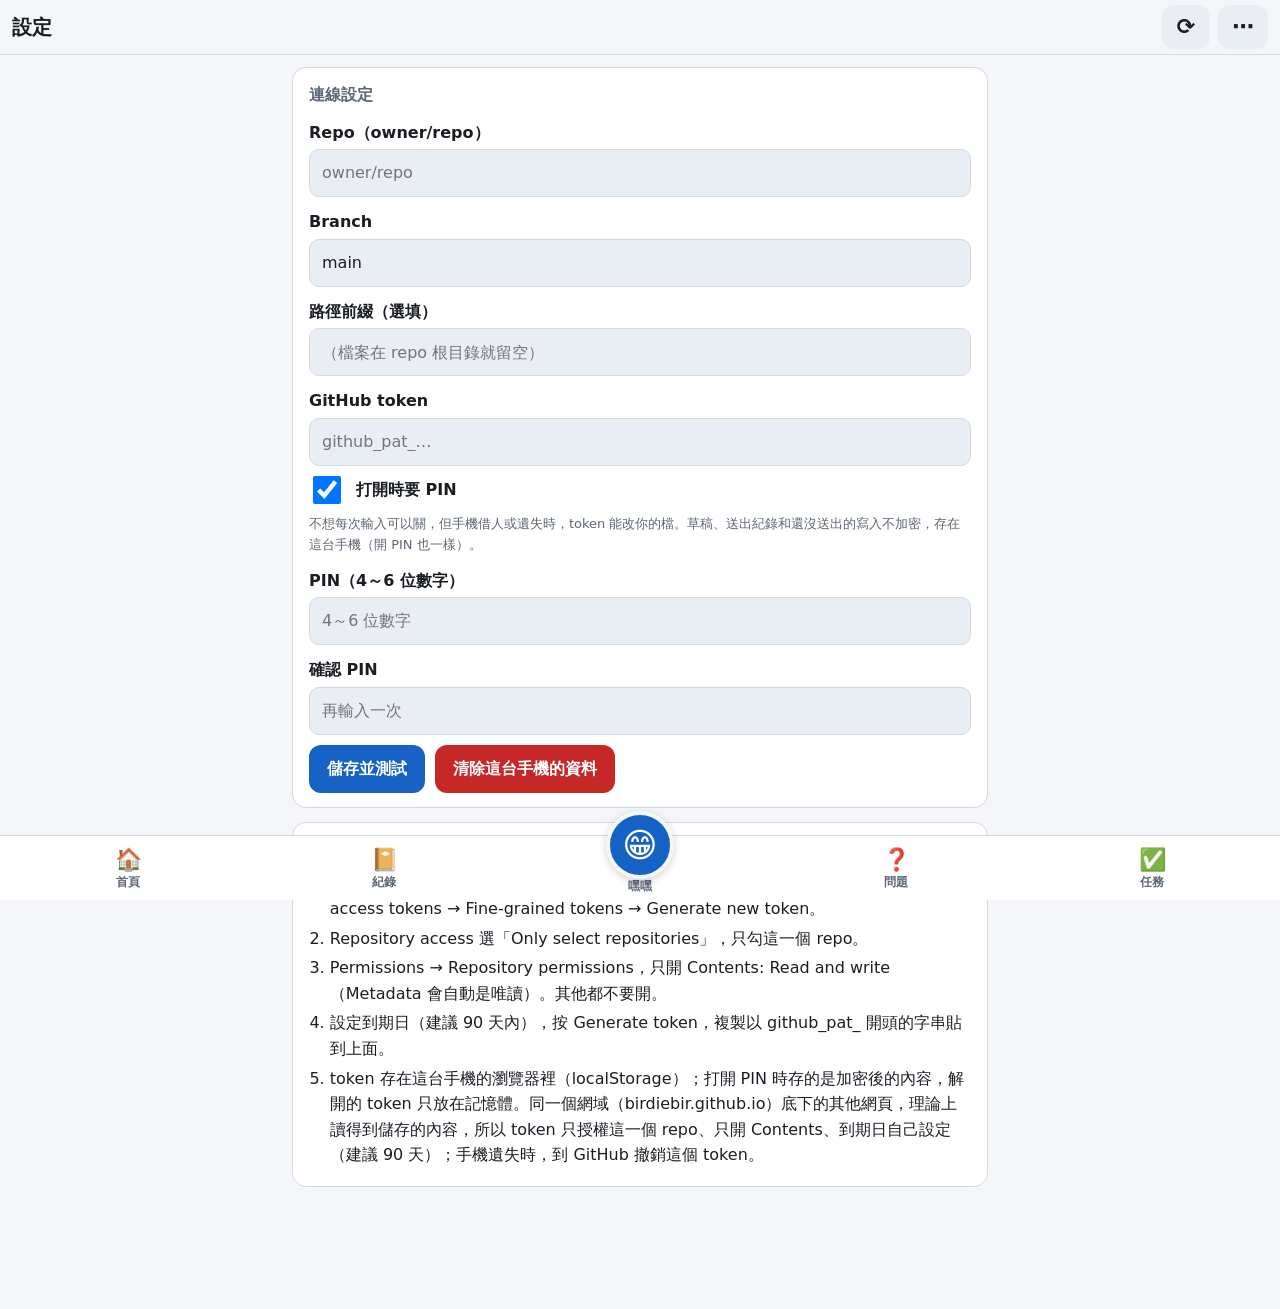
==== app/index.html @ 258c4481 "update 2026-10-31T14:05:01Z" ====
<!doctype html>
<html lang="zh-Hant-TW">
<head>
<meta charset="utf-8">
<meta http-equiv="Content-Security-Policy" content="default-src 'self'; connect-src https://api.github.com; img-src 'self' data:; style-src 'self'; script-src 'self'; base-uri 'none'; form-action 'none'">
<meta name="viewport" content="width=device-width, initial-scale=1, viewport-fit=cover, interactive-widget=resizes-content">
<meta name="robots" content="noindex,nofollow">
<meta name="color-scheme" content="light dark">
<meta name="theme-color" content="#f4f6fa" media="(prefers-color-scheme: light)">
<meta name="theme-color" content="#0f1115" media="(prefers-color-scheme: dark)">
<title>Agent</title>
<link rel="manifest" href="manifest.webmanifest">
<link rel="icon" type="image/png" href="icons/icon-192.png">
<link rel="apple-touch-icon" href="icons/icon-192.png">
<link rel="stylesheet" href="style.css">
</head>
<body>
<header class="top">
  <button id="btn-back" class="btn small ghost" type="button" aria-label="返回上一個主要頁" hidden>‹ 返回</button>
  <h1 id="title">首頁</h1>
  <span id="updated" class="updated"></span>
  <button id="btn-refresh" class="btn small ghost" type="button" aria-label="重新整理">⟳</button>
  <button id="btn-more" class="btn small ghost" type="button" aria-label="更多">⋯</button>
</header>
<div id="ptr" class="ptr" hidden>下拉重新整理</div>
<div id="banner" class="banner" hidden></div>
<button id="update" class="banner update" type="button" hidden>有新版本，點這裡更新</button>
<main id="view"></main>
<button id="sendpill" class="sendpill" type="button" hidden aria-live="polite"></button>
<div id="toast" class="toast" hidden></div>
<nav class="tabs" id="tabs">
  <button type="button" data-tab="home"><span class="ico">🏠</span><span class="lbl">首頁</span></button>
  <button type="button" data-tab="record"><span class="ico">📔</span><span class="lbl">紀錄</span></button>
  <button type="button" data-tab="chat" class="center"><span class="cico"></span><span class="lbl"></span></button>
  <button type="button" data-tab="todo"><span class="ico">❓</span><span class="lbl">問題</span></button>
  <button type="button" data-tab="tasks"><span class="ico">✅</span><span class="lbl">任務</span></button>
</nav>
<script type="module" src="app.js"></script>
</body>
</html>
---- app/style.css ----
:root {
  color-scheme: light dark;
  --bg: #f4f6fa;
  --card: #ffffff;
  --card2: #e9edf4;
  --line: #d3d9e4;
  --text: #1a1d24;
  --muted: #5d6676;
  --accent: #1662c4;
  --on-accent: #ffffff;
  --ok: #2a9d62;
  --warn: #d97706;
  --warn-text: #9a4d00; --ok-text: #1c7346;
  --bad: #d63a3a;
  --yellow: #c9a100;
  --banner-bg: #fff1d6; --banner-fg: #7a4b00;
  --err-bg: #fde0e0; --err-fg: #8f1d1d;
  --toast-bg: #d8f3e3; --toast-fg: #14532d;
  --you: #cfe3ff;
  --nav-h: 64px;
}
@media (prefers-color-scheme: dark) {
  :root {
    --bg: #0f1115; --card: #181b22; --card2: #20242d; --line: #2b303b;
    --text: #e8eaf0; --muted: #9aa3b2; --accent: #5aa9ff; --on-accent: #07101d;
    --warn-text: var(--warn); --ok-text: var(--ok);
    --ok: #3fb97a; --warn: #f0932b; --bad: #ef4a4a; --yellow: #e5c542;
    --banner-bg: #3a2c12; --banner-fg: #ffd48a;
    --err-bg: #3a1616; --err-fg: #ffb3b3;
    --toast-bg: #1d3b2b; --toast-fg: #bff0d4;
    --you: #1e4a7a;
  }
}
* { box-sizing: border-box; }
html, body { margin: 0; background: var(--bg); color: var(--text); overscroll-behavior-y: contain; }
body {
  font: 16px/1.6 system-ui, -apple-system, "Noto Sans TC", "Microsoft JhengHei", sans-serif;
  padding-bottom: calc(var(--nav-h) + env(safe-area-inset-bottom) + 32px);
  -webkit-text-size-adjust: 100%;
}
[hidden] { display: none !important; }

.top {
  position: sticky; top: 0; z-index: 5;
  display: flex; align-items: center; gap: 8px;
  padding: 8px 12px; padding-top: calc(8px + env(safe-area-inset-top));
  background: var(--bg); border-bottom: 1px solid var(--line);
}
.top h1 { font-size: 20px; margin: 0; flex: 0 0 auto; }
.updated { flex: 1 1 auto; font-size: 13px; color: var(--muted); text-align: right; min-width: 0; }

.ptr { text-align: center; color: var(--muted); font-size: 14px; height: 0; overflow: hidden; }
.ptr.show { height: 40px; line-height: 40px; }

.btn {
  min-height: 48px; padding: 0 18px; border: 0; border-radius: 12px;
  background: var(--accent); color: var(--on-accent); font: inherit; font-weight: 600; cursor: pointer;
}
.btn.small { padding: 0 12px; font-size: 14px; }
.btn.ghost { background: var(--card2); color: var(--text); }
.btn.danger { background: #c62828; color: #fff; }
.btn.wide { width: 100%; }
.btn:disabled { opacity: .5; }

.banner { margin: 8px 12px 0; padding: 10px 12px; border-radius: 10px; background: var(--banner-bg); color: var(--banner-fg); font-size: 14px; }
.banner.err { background: var(--err-bg); color: var(--err-fg); }

main { padding: 12px; max-width: 720px; margin: 0 auto; }
.card { background: var(--card); border: 1px solid var(--line); border-radius: 14px; padding: 14px 16px; margin-bottom: 14px; }
.card h2 { font-size: 16px; margin: 0 0 8px; color: var(--muted); font-weight: 600; }
.card h3 { font-size: 16px; margin: 10px 0 4px; }
.card ul, .card ol { padding-left: 1.3em; margin: 4px 0; }
.card p { margin: 4px 0; }
.card code, .md code { background: var(--card2); padding: 1px 5px; border-radius: 5px; font-size: 14px; }
.card a, .md a { color: var(--accent); }
.tablewrap { overflow-x: auto; margin: 6px 0; }
table { border-collapse: collapse; font-size: 14px; min-width: 100%; }
th, td { border: 1px solid var(--line); padding: 6px 8px; text-align: left; vertical-align: top; }
th { background: var(--card2); white-space: nowrap; }

.status { font-size: 18px; font-weight: 600; margin: 0 0 6px; }

.quota { margin-bottom: 14px; }
.qrow { background: var(--card); border: 1px solid var(--line); border-radius: 14px; padding: 12px 16px; margin-bottom: 10px; }
.qhead { display: flex; justify-content: space-between; align-items: baseline; gap: 8px; }
.qname { color: var(--muted); font-size: 14px; }
.qpct { font-size: 24px; font-weight: 700; }
.bar { height: 10px; background: var(--card2); border-radius: 6px; overflow: hidden; margin: 6px 0; }
.fill { height: 100%; background: var(--ok); border-radius: 6px; }
.qrow.warn .fill { background: var(--warn); } .qrow.warn .qpct { color: var(--warn); }
.qrow.bad .fill { background: var(--bad); } .qrow.bad .qpct { color: var(--bad); }
.qnote { font-size: 13px; color: var(--muted); word-break: break-word; }

.group-title { font-size: 15px; color: var(--muted); margin: 18px 0 8px; font-weight: 600; }
.q { background: var(--card); border: 1px solid var(--line); border-left: 4px solid var(--line); border-radius: 12px; padding: 12px 14px; margin-bottom: 12px; word-break: break-word; }
.q.deadline { border-left-color: var(--warn); }
.q.red { border-left-color: var(--bad); }
.q.yellow { border-left-color: var(--yellow); }
.qid { font-weight: 700; margin-right: 6px; }
.q .actions, .card .actions { margin-top: 10px; display: flex; gap: 10px; }
.q .actions .btn { flex: 1 1 0; }
.answerbox { margin-top: 8px; }
.cur-answer { margin-top: 6px; padding: 8px 10px; border-radius: 8px; background: var(--card2); white-space: pre-wrap; font-size: 15px; }
.cur-answer.empty-ans { color: var(--muted); }
.clamp { display: -webkit-box; -webkit-line-clamp: 3; -webkit-box-orient: vertical; overflow: hidden; }
.more { margin-top: 8px; font-size: 15px; color: var(--muted); }

textarea, input, select {
  width: 100%; min-height: 48px; padding: 10px 12px; border-radius: 10px;
  border: 1px solid var(--line); background: var(--card2); color: var(--text); font: inherit;
}
textarea { min-height: 96px; resize: vertical; }
label { display: block; margin: 12px 0 4px; font-weight: 600; }
.hint { font-size: 13px; color: var(--muted); }
.togglerow { display: flex; gap: 12px; align-items: center; min-height: 48px; }
.togglerow input[type=checkbox] { width: 28px; min-height: 28px; height: 28px; flex: 0 0 auto; }
.togglerow label { margin: 0; }

.chatlist { display: flex; flex-direction: column; gap: 10px; margin-bottom: 14px; }
.bubble { max-width: 88%; padding: 10px 14px; border-radius: 16px; word-break: break-word; }
.bubble.agent { align-self: flex-start; background: var(--card2); border-bottom-left-radius: 4px; }
.bubble.you { align-self: flex-end; background: var(--you); border-bottom-right-radius: 4px; }
.bubble .meta { display: block; font-size: 12px; color: var(--muted); }
.chatform { display: flex; flex-direction: column; gap: 10px; }
.empty { color: var(--muted); text-align: center; padding: 24px 0; }

.chips { display: flex; gap: 8px; overflow-x: auto; padding-bottom: 8px; margin-bottom: 8px; }
.chip { flex: 0 0 auto; min-height: 48px; min-width: 56px; padding: 0 16px; border-radius: 24px; border: 1px solid var(--line); background: var(--card); color: var(--text); font: inherit; }
.chip.active { background: var(--accent); color: var(--on-accent); border-color: var(--accent); font-weight: 600; }

.proj { background: var(--card); border: 1px solid var(--line); border-radius: 14px; margin-bottom: 12px; }
.proj > button.phead { width: 100%; min-height: 48px; text-align: left; background: none; border: 0; color: var(--text); font: inherit; padding: 12px 14px; display: block; }
.proj .ptitle { display: flex; gap: 8px; align-items: baseline; }
.pid { flex: 0 0 auto; font-weight: 700; color: var(--accent); }
.pname { font-weight: 600; word-break: break-word; }
.pst { flex: 0 0 auto; margin-left: auto; }
.pprog { margin: 8px 0 4px; display: flex; gap: 10px; align-items: center; font-size: 14px; color: var(--muted); }
.pprog .bar { flex: 1 1 auto; margin: 0; }
.pline { font-size: 15px; margin-top: 6px; word-break: break-word; }
.pline b { color: var(--muted); font-weight: 600; margin-right: 6px; }
.proj .detail { border-top: 1px solid var(--line); padding: 10px 14px 14px; font-size: 15px; word-break: break-word; }
.proj .detail h1, .proj .detail h2, .proj .detail h3 { font-size: 16px; }

.feed ul { list-style: none; padding: 0; margin: 0; }
.feed li { padding: 10px 0; border-bottom: 1px solid var(--line); word-break: break-word; }
.feed li:last-child { border-bottom: 0; }
.feed .meta { font-size: 13px; color: var(--muted); }

.steps li { margin-bottom: 4px; }

.tabs {
  position: fixed; left: 0; right: 0; bottom: 0; z-index: 10;
  display: grid; grid-template-columns: repeat(5, 1fr);
  background: var(--card); border-top: 1px solid var(--line);
  padding-bottom: env(safe-area-inset-bottom);
}
.tabs button {
  min-height: var(--nav-h); background: none; border: 0; color: var(--muted);
  font: inherit; font-size: 12px; font-weight: 600; border-top: 3px solid transparent;
  display: flex; flex-direction: column; align-items: center; justify-content: center; gap: 0; padding: 4px 0;
}
.tabs .ico { font-size: 22px; line-height: 1.2; }
.tabs button.active { color: var(--accent); border-top-color: var(--accent); }
.tabs .count { color: var(--warn); margin-left: 3px; font-size: 12px; }

.toast {
  position: fixed; left: 12px; right: 12px; z-index: 20;
  bottom: calc(var(--nav-h) + env(safe-area-inset-bottom) + 36px);
  padding: 12px 14px; border-radius: 12px; background: var(--toast-bg); color: var(--toast-fg); text-align: center;
}
.toast.err { background: var(--err-bg); color: var(--err-fg); }

.lock { max-width: 360px; margin: 40px auto 0; text-align: center; }
.lock input { text-align: center; font-size: 24px; letter-spacing: 8px; }

/* ---- v3 第 1 階段：待我、日記 ---- */
.tabs .lbl { white-space: nowrap; }
.sumcard { display: flex; gap: 16px; align-items: center; }
.bignum { font-size: 44px; font-weight: 700; line-height: 1; min-width: 56px; text-align: center; color: var(--accent); }
.sumtitle { font-size: 18px; font-weight: 600; }
.qcard { scroll-margin-top: 64px; }
.qcard.done { opacity: .92; }
.qmeta { display: flex; flex-wrap: wrap; gap: 6px; align-items: center; margin-bottom: 4px; }
.tag { font-size: 13px; padding: 2px 8px; border-radius: 10px; background: var(--card2); color: var(--muted); }
.tag.warn { background: var(--banner-bg); color: var(--banner-fg); font-weight: 600; }
.qtitle { font-size: 16px; line-height: 1.5; }
.qblock { font-size: 14px; color: var(--muted); margin-top: 4px; }
.qstate { margin-top: 8px; padding: 8px 10px; border-radius: 8px; background: var(--card2); font-size: 15px; word-break: break-word; }
.qstate.received { background: var(--toast-bg); color: var(--toast-fg); }
.opts { display: flex; flex-direction: column; gap: 8px; margin: 6px 0 10px; }
.opt { display: flex; gap: 10px; align-items: flex-start; text-align: left; min-height: 52px; padding: 10px 12px; border-radius: 12px; border: 2px solid var(--line); background: var(--card); color: var(--text); font: inherit; }
.opt .okey { flex: 0 0 auto; min-width: 2.2em; font-weight: 700; }
.opt .olabel { flex: 1 1 auto; word-break: break-word; }
.opt.on { border-color: var(--accent); background: var(--card2); }
.opt:disabled { opacity: .5; }
.quick { display: grid; grid-template-columns: repeat(2, 1fr); gap: 8px; margin-top: 10px; }
.quick .btn { min-height: 52px; }
.draftbox { margin-bottom: 4px; }
.draft-hint { font-size: 13px; color: var(--warn-text); margin-top: 4px; }
.jstatus { font-size: 20px; font-weight: 700; margin: 4px 0 6px; }
.jstatus.collected { color: var(--ok); }
.guide { margin: 12px 0 4px; }
.guide summary { min-height: 48px; display: flex; align-items: center; font-weight: 600; cursor: pointer; }
.guide label { margin-top: 8px; }
body.busy { cursor: progress; }
textarea:disabled, .btn:disabled { opacity: .5; }
.sticky-actions { position: sticky; bottom: calc(var(--nav-h) + env(safe-area-inset-bottom) + 8px); z-index: 4; padding: 8px 0; background: linear-gradient(to top, var(--card) 70%, transparent); }

/* ---- v3 第 1 階段修正 ---- */
.banner.stale { white-space: nowrap; overflow: hidden; text-overflow: ellipsis; padding: 6px 12px; font-size: 13px; margin-top: 6px; }
.sumcard { padding: 8px 14px; margin-bottom: 8px; gap: 10px; flex-wrap: nowrap; }
.sumcard .bignum { font-size: 30px; min-width: 40px; }
.sumcard .sumtitle { font-size: 16px; white-space: nowrap; }
.sumcard .sumhint { margin-left: auto; white-space: nowrap; }
.recent { padding: 0 14px; margin-bottom: 8px; }
.recent summary { min-height: 44px; display: flex; align-items: center; cursor: pointer; font-size: 15px; color: var(--muted); }
.recent[open] { padding-bottom: 8px; }
.qcard textarea { min-height: 64px; }
.chips { padding-bottom: 4px; margin-bottom: 4px; }
.group-title { margin: 8px 0 6px; }

/* ---- v3 第 2 階段：首頁、專案、動態、更多 ---- */
.statuscard { border-left: 6px solid var(--line); }
.statuscard.running { border-left-color: var(--accent); }
.statuscard.waiting-you { border-left-color: var(--warn); }
.statuscard.idle { border-left-color: var(--ok); }
.statuscard.stale, .statuscard.wait-local { border-left-color: var(--yellow); }
.statuscard.error { border-left-color: var(--bad); }
.stline { display: flex; align-items: center; gap: 10px; }
.sticon { font-size: 26px; line-height: 1; }
.stlabel { font-size: 24px; font-weight: 700; }
.stdetail { margin: 4px 0; font-size: 16px; word-break: break-word; }
.homerow { display: flex; align-items: center; gap: 10px; margin-bottom: 6px; }
.bignum.small { font-size: 30px; min-width: 36px; }
.homeproj { display: block; width: 100%; text-align: left; background: var(--card2); border: 0; border-radius: 12px; padding: 10px 12px; margin-bottom: 8px; color: var(--text); font: inherit; min-height: 52px; }
.clamp1 { display: -webkit-box; -webkit-line-clamp: 2; -webkit-box-orient: vertical; overflow: hidden; }
.ptags { display: flex; flex-wrap: wrap; gap: 6px; margin: 6px 0 2px; }
.pline.missing span { color: var(--muted); font-style: italic; }
.back { margin-bottom: 10px; min-width: 96px; }
.morelist { display: flex; flex-direction: column; gap: 10px; }
.moreitem { display: flex; gap: 14px; align-items: center; text-align: left; min-height: 64px; padding: 10px 14px; border-radius: 14px; border: 1px solid var(--line); background: var(--card); color: var(--text); font: inherit; }
.moreitem .ico { font-size: 26px; }
.moretitle { font-weight: 700; font-size: 17px; }
.timeline { display: flex; flex-direction: column; gap: 10px; }
.ev { background: var(--card); border: 1px solid var(--line); border-left: 4px solid var(--accent); border-radius: 12px; padding: 10px 14px; word-break: break-word; }
.ev.low { border-left-color: var(--line); background: var(--card2); }
.evhead { display: flex; flex-wrap: wrap; gap: 6px; align-items: center; margin-bottom: 4px; }
.evtime { font-size: 13px; color: var(--muted); }
.evtext { font-size: 16px; }
.evgroup { display: flex; gap: 10px; align-items: center; width: 100%; min-height: 48px; background: none; border: 0; color: var(--text); font: inherit; text-align: left; }
.ev ul { margin: 4px 0 0; padding-left: 1.2em; font-size: 14px; }
.banner.update { display: block; width: calc(100% - 24px); margin: 8px 12px 0; border: 0; text-align: center; font: inherit; font-weight: 700; min-height: 48px; background: var(--accent); color: var(--on-accent); }
.relq { display: flex; gap: 8px; text-align: left; margin-top: 6px; }
.jstatus.warn { color: var(--warn); }
body.typing .tabs { display: none; }
body.typing { padding-bottom: 16px; }
.homeproj .ptitle { display: flex; gap: 8px; align-items: baseline; }
.homeproj .pline { margin-top: 2px; }
.quota.stale { border-color: var(--bad); border-width: 2px; }
.qstale { margin: 0 0 8px; padding: 8px 10px; border-radius: 8px; background: var(--err-bg); color: var(--err-fg); font-weight: 700; }
.qrow.old .fill, .qrow.old .qpct { opacity: .35; text-decoration: line-through; }
.qrow.stale .qpct { opacity: .6; }
.qreset { margin-top: 4px; font-weight: 700; color: var(--warn-text); }
.quota .qrow { margin-bottom: 8px; }

/* ---- 查核修正 ---- */
.chipwrap { position: relative; }
.chipwrap::after { content: ''; position: absolute; right: 0; top: 0; bottom: 4px; width: 40px; pointer-events: none; background: linear-gradient(to left, var(--bg), transparent); }
.statuscard .stdetail { margin-bottom: 2px; }

/* ---- v3 第 3 階段：導覽（中央對話鈕凸起）、任務、紀錄、對話頁 ---- */
.top .updated { font-size: 12px; }
#btn-back { flex: 0 0 auto; padding: 0 10px; }
#btn-more { flex: 0 0 auto; min-width: 48px; font-size: 22px; line-height: 1; position: relative; }
#btn-more.on { background: var(--accent); color: var(--on-accent); }
#btn-more .count { position: absolute; top: -4px; right: -4px; min-width: 20px; height: 20px; padding: 0 5px; border-radius: 10px; background: var(--warn); color: #111; font-size: 12px; line-height: 20px; margin: 0; text-align: center; }
.tabs { overflow: visible; }
.tabs button.center { position: relative; border-top-color: transparent; justify-content: flex-end; padding-bottom: 4px; }
.tabs button.center .cico {
  position: absolute; top: -28px; left: 50%; transform: translateX(-50%);
  width: 68px; height: 68px; border-radius: 50%;
  display: flex; align-items: center; justify-content: center; font-size: 34px; line-height: 1;
  background: var(--accent); color: var(--on-accent);
  border: 4px solid var(--bg); box-shadow: 0 3px 12px rgba(0, 0, 0, .35);
}
.tabs button.center.active .cico { box-shadow: 0 0 0 3px var(--accent), 0 3px 12px rgba(0, 0, 0, .35); }
.tabs button.center.active { border-top-color: transparent; }
.tabs.inchat button.center .cico { top: 3px; width: 38px; height: 38px; font-size: 20px; border-width: 2px; }
.tabs.inchat button.center.active .cico { box-shadow: none; }
.tabs .count { background: var(--warn); color: #111; border-radius: 9px; padding: 0 6px; font-size: 12px; margin-left: 4px; }
.nowfeed { list-style: none; padding: 0; margin: 8px 0 0; border-top: 1px solid var(--line); }
.nowfeed li { padding: 8px 0; border-bottom: 1px solid var(--line); word-break: break-word; }
.nowfeed li:last-child { border-bottom: 0; }
.nowfeed .meta { font-size: 13px; color: var(--muted); }
.clamp2 { display: -webkit-box; -webkit-line-clamp: 2; -webkit-box-orient: vertical; overflow: hidden; }
.prewrap { white-space: pre-wrap; word-break: break-word; }
.seg { display: flex; gap: 8px; margin-bottom: 6px; }
.seg .chip { flex: 1 1 0; }
.thead { display: block; width: 100%; text-align: left; background: none; border: 0; color: var(--text); font: inherit; padding: 0; min-height: 48px; }
.ttitle { display: flex; gap: 8px; align-items: baseline; }
.tname { font-weight: 600; word-break: break-word; flex: 1 1 auto; min-width: 0; }
.tproj { font-size: 14px; color: var(--accent); margin: 2px 0 0; }
.tstatebox { margin-top: 6px; }
.tag.tstate { display: inline-block; font-size: 13px; padding: 3px 10px; border-radius: 12px; word-break: break-word; }
.tag.review { background: var(--toast-bg); color: var(--toast-fg); font-weight: 600; }
.tag.bad { background: var(--err-bg); color: var(--err-fg); font-weight: 600; }
.taskcard.st-waiting, .taskcard.st-resumable { border-left-color: var(--warn); }
.taskcard.st-review { border-left-color: var(--ok); }
.taskcard.st-doing { border-left-color: var(--accent); }
.taskcard.st-failed { border-left-color: var(--bad); }
.tdetail { margin-top: 8px; padding-top: 8px; border-top: 1px solid var(--line); font-size: 15px; }
.tgroup { padding: 0 14px 6px; }
.tgroup summary { min-height: 48px; display: flex; align-items: center; cursor: pointer; font-size: 15px; color: var(--muted); font-weight: 600; }
.tgroup .q { margin-top: 8px; }
.relchips { display: flex; flex-wrap: wrap; gap: 6px; margin: 6px 0 2px; }
.chiplink { border: 1px solid var(--line); cursor: pointer; font: inherit; font-size: 13px; min-height: 44px; padding: 0 12px; color: var(--accent); background: var(--card2); }
.qprojsel { margin-bottom: 8px; }
.jsteps { display: flex; flex-wrap: wrap; gap: 6px; margin: 6px 0 2px; }
.jstep { font-size: 13px; padding: 3px 10px; border-radius: 12px; background: var(--card2); color: var(--muted); }
.jstep.past { color: var(--text); }
.jstep.on { background: var(--accent); color: var(--on-accent); font-weight: 700; }
.pstat { font-size: 13px; margin: 2px 0 4px; color: var(--muted); }
.pstat.s-dirty { color: var(--warn-text); font-weight: 600; }
.pstat.s-sent { color: var(--ok-text); }
.cur-answer { white-space: pre-wrap; }
.notecard { border-left-color: var(--accent); }
.notebody { margin: 4px 0; }
.chatpage { padding-bottom: 4px; }
.chathint { margin: 4px 2px; }
.replyacts { display: flex; flex-wrap: wrap; gap: 8px; align-self: flex-start; margin: -4px 0 4px; }
.replyacts .btn { min-height: 44px; font-size: 14px; }
.chatbar {
  position: fixed; left: 0; right: 0; z-index: 9;
  bottom: calc(var(--nav-h) + env(safe-area-inset-bottom));
  padding: 8px 12px; background: var(--card); border-top: 1px solid var(--line);
}
body.typing .chatbar { bottom: 0; }
.chatrow { display: flex; gap: 8px; align-items: stretch; max-width: 720px; margin: 0 auto; }
.chatrow textarea { flex: 1 1 auto; min-height: 52px; height: 52px; resize: none; }
.chatrow .btn { flex: 0 0 auto; min-width: 72px; }
.ctxchip { display: flex; align-items: center; gap: 6px; max-width: 720px; margin: 0 auto 6px; padding: 2px 4px 2px 12px; border-radius: 18px; background: var(--card2); font-size: 14px; }
.ctxtext { flex: 1 1 auto; min-width: 0; overflow: hidden; text-overflow: ellipsis; white-space: nowrap; font-weight: 600; }
.ctxx { flex: 0 0 auto; min-width: 44px; min-height: 44px; border: 0; background: none; color: var(--text); font: inherit; font-size: 18px; }
body.tab-chat { padding-bottom: calc(var(--chatbar-h, 84px) + var(--nav-h) + env(safe-area-inset-bottom) + 16px); }
body.tab-chat.typing { padding-bottom: calc(var(--chatbar-h, 84px) + 16px); }
.relq .qid { flex: 0 0 auto; white-space: nowrap; margin-right: 0; }
.relq { align-items: baseline; }
.qid { white-space: nowrap; }
.ttitle .qid { flex: 0 0 auto; }
.card .actions .btn { white-space: nowrap; }


/* ---- v3 UI/UX 檢視後（2026-10-27）：新首頁、對比、觸控回饋 ---- */
.top #btn-refresh { flex: 0 0 auto; min-width: 48px; font-size: 22px; line-height: 1; padding: 0 10px; }
@keyframes spin { to { transform: rotate(360deg); } }
#btn-refresh.spin { animation: spin .6s linear infinite; }
button, a.btn { -webkit-tap-highlight-color: transparent; transition: transform .12s ease, filter .12s ease; }
.btn:active, .chip:active, .homeproj:active, .remrow:active, .moreitem:active, .opt:active, .thead:active, .phead:active, .statusline:active, .remmore:active { transform: scale(.98); filter: brightness(.9); }
@media (prefers-reduced-motion: reduce) { *, #btn-refresh.spin { transition: none !important; scroll-behavior: auto !important; animation: none !important; } }
.tabs button.center .cico { transition: top .2s, width .2s, height .2s, font-size .2s; }
@media (prefers-color-scheme: light) { .tabs button.center .cico { box-shadow: 0 2px 8px rgba(0, 0, 0, .18); } }

.qhead .qname { margin-right: auto; }
.qsev { font-size: 13px; font-weight: 700; }
.qrow.warn .qsev { color: var(--warn-text); } .qrow.bad .qsev { color: var(--bad); }

/* 狀態列（一行） */
.statuswrap { margin-bottom: 10px; }
.statusline { display: flex; align-items: center; gap: 8px; width: 100%; min-height: 48px; padding: 6px 12px; text-align: left; font: inherit; color: var(--text);
  background: var(--card); border: 1px solid var(--line); border-left: 4px solid var(--line); border-radius: 12px; }
.statusline.st-running { border-left-color: var(--accent); }
.statusline.st-idle { border-left-color: var(--ok); }
.statusline.st-stale, .statusline.st-wait-local { border-left-color: var(--yellow); }
.statusline.st-error { border-left-color: var(--bad); }
.sl-text { flex: 1 1 auto; min-width: 0; font-weight: 600; white-space: nowrap; overflow: hidden; text-overflow: ellipsis; }
.sl-right { flex: 0 1 auto; font-size: 14px; color: var(--muted); white-space: nowrap; }
.chev { flex: 0 0 auto; color: var(--muted); font-size: 20px; line-height: 1; }
.stopen { margin-top: 6px; padding: 10px 14px; border-radius: 12px; background: var(--card); border: 1px solid var(--line); }
.stopen .btn { margin-top: 8px; }

/* 重要提醒 */
.remcard { padding: 12px 14px; }
.remhead { display: flex; align-items: center; gap: 8px; margin-bottom: 6px; }
.remhead h2 { margin: 0; }
.remcount { min-width: 24px; padding: 0 8px; border-radius: 12px; background: var(--warn); color: #111; font-size: 14px; font-weight: 700; text-align: center; line-height: 24px; }
.remempty { padding: 10px 0; font-size: 16px; color: var(--muted); }
.remrow { display: flex; align-items: center; gap: 8px; width: 100%; min-height: 52px; padding: 6px 10px; margin-bottom: 6px; text-align: left; font: inherit; color: var(--text);
  background: var(--card2); border: 0; border-left: 4px solid var(--line); border-radius: 12px; }
.remrow.rk-deadline { border-left-color: var(--warn); }
.remrow.rk-waiting, .remrow.rk-today { border-left-color: var(--accent); }
.remrow.rk-review { border-left-color: var(--ok); }
.remrow.remback { background: none; border-left-color: transparent; color: var(--muted); min-height: 44px; }
.rk { flex: 0 0 auto; font-size: 13px; font-weight: 700; padding: 2px 8px; border-radius: 10px; background: var(--card); white-space: nowrap; }
.remtitle { text-align: left; flex: 1 1 auto; min-width: 0; display: flex; gap: 6px; align-items: baseline; font-size: 15px; }
.remtitle .qid { margin-right: 0; flex: 0 0 auto; }
.remmore { display: block; width: 100%; min-height: 44px; margin-bottom: 6px; background: none; border: 0; color: var(--accent); font: inherit; font-weight: 600; text-align: left; padding: 0 10px; }
.remcard > .btn.wide { margin-top: 6px; }

/* 精簡額度 */
.qmini { padding: 12px 16px; cursor: pointer; }
.qmini.stale { border-left: 4px solid var(--warn); }
.qmhead { display: flex; align-items: baseline; justify-content: space-between; gap: 8px; margin-bottom: 6px; }
.qmhead h2 { margin: 0; }
.qmwarn { font-size: 13px; font-weight: 700; color: var(--warn-text); text-align: right; }
.qmrow { display: grid; grid-template-columns: 56px 1fr auto; gap: 10px; align-items: center; min-height: 28px; }
.qmrow .bar { height: 6px; margin: 0; }
.qmname { font-size: 14px; color: var(--muted); }
.qmpct { font-size: 15px; font-weight: 700; text-align: right; white-space: nowrap; min-width: 64px; }
.qmrow.warn .fill { background: var(--warn); } .qmrow.warn .qmpct { color: var(--warn-text); }
.qmrow.bad .fill { background: var(--bad); } .qmrow.bad .qmpct { color: var(--bad); }
.qmrow.old .fill, .qmrow.old .qmpct { opacity: .5; text-decoration: line-through; }
.qmini .qnote { margin-top: 4px; }

/* 更多資訊（預設收合） */
.homemore { padding: 0 14px 12px; }
.homemore > summary { min-height: 52px; display: flex; align-items: center; gap: 10px; cursor: pointer; list-style: none; }
.homemore > summary::-webkit-details-marker { display: none; }
.homemore > summary::after { content: '▸'; margin-left: auto; color: var(--muted); }
.homemore[open] > summary::after { content: '▾'; }
.mtitle { font-weight: 700; flex: 0 0 auto; }
.msum { font-size: 13px; color: var(--muted); min-width: 0; overflow: hidden; text-overflow: ellipsis; white-space: nowrap; }
.msec { font-size: 15px; color: var(--muted); margin: 14px 0 6px; }

/* 升格表單（Q210 A） */
.promoteform { grid-column: 1 / -1; padding: 10px; border-radius: 12px; background: var(--card2); }
.promoteform label { margin-top: 6px; }
.promoteform .quick { margin-top: 8px; }
.promoted-note { grid-column: 1 / -1; padding: 10px 12px; border-radius: 10px; background: var(--toast-bg); color: var(--toast-fg); font-weight: 600; }
.promoted-hint { margin-top: 4px; color: var(--ok-text); font-weight: 600; }

.oneline { flex: 1 1 auto; min-width: 0; white-space: nowrap; overflow: hidden; text-overflow: ellipsis; }
.homepage .card { margin-bottom: 10px; }
.remrow { margin-bottom: 4px; }
.remmore { min-height: 44px; margin-bottom: 2px; }
.remrow.remback { min-height: 44px; margin-bottom: 4px; }
.remcard { padding: 10px 14px; }
.remcard > .btn.wide { margin-top: 4px; }

/* Q212：待我頁分組標題（可收合）與排序 */
.gtoggle { display: flex; align-items: center; gap: 8px; width: 100%; min-height: 44px; margin: 10px 0 4px; padding: 6px 4px; background: none; border: 0; border-bottom: 1px solid var(--line); text-align: left; cursor: pointer; font: inherit; font-size: 15px; font-weight: 700; color: var(--text); }
.gtoggle .gchev { width: 16px; color: var(--muted); }
.gtoggle.collapsed { color: var(--muted); }
.qsortsel { margin-top: -2px; }
.promoted-stale { grid-column: 1 / -1; text-align: left; }

/* v4 M2：過時內容、電腦已收到、灰色卡、系統訊息小字 */
.muted { color: var(--muted); opacity: .85; }
.qcard.ghost { opacity: .7; }
.qstate.ghost { background: transparent; border: 1px dashed var(--line); color: var(--muted); font-size: 14px; }
.sysline { font-size: 12px; color: var(--muted); text-align: center; margin: 4px 0; overflow: hidden; text-overflow: ellipsis; white-space: nowrap; }
.nowstatus { margin-top: 4px; }
.btn.small { min-height: 44px; padding: 6px 14px; font-size: 14px; }
.sl-text { white-space: normal; display: -webkit-box; -webkit-line-clamp: 2; -webkit-box-orient: vertical; line-height: 1.35; }
.statusline.sy-live { border-left-color: var(--accent); }
.statusline.sy-pc-offline { border-left-color: var(--yellow); }
.statusline.sy-offline { border-left-color: var(--bad); }
.tgroup > summary { list-style: none; }
.tgroup > summary::-webkit-details-marker { display: none; }
.tgroup > summary::after { content: '▸'; margin-left: auto; color: var(--muted); }
.tgroup[open] > summary::after { content: '▾'; }

/* ---- v4 M3：寫入紀錄（outbox）、我寫過的 ---- */
.sendpill {
  position: fixed; z-index: 7; right: 10px; top: calc(54px + env(safe-area-inset-top)); max-width: calc(100% - 20px);
  min-height: 40px; padding: 6px 14px; border-radius: 20px; border: 1px solid var(--line); font: inherit; font-size: 14px; font-weight: 600;
  background: var(--card); color: var(--text); box-shadow: 0 2px 10px rgba(0, 0, 0, .25); text-align: left;
}
.sendpill.busy { border-color: var(--accent); }
.sendpill.ok { background: var(--toast-bg); color: var(--toast-fg); border-color: transparent; }
.sendpill.warn { background: var(--banner-bg); color: var(--banner-fg); border-color: transparent; }
.sendpill.bad { background: var(--err-bg); color: var(--err-fg); border-color: transparent; }
.mineline {
  display: flex; align-items: center; gap: 8px; width: 100%; min-height: 44px; padding: 6px 12px; margin: -6px 0 10px;
  border: 0; border-radius: 10px; background: transparent; color: var(--accent); font: inherit; font-size: 15px; font-weight: 600; text-align: left;
}
.mineline.bad { color: var(--bad); }
.retryall { display: flex; align-items: center; gap: 10px; margin: 8px 0; }
.chip.bad { color: var(--bad); border-color: var(--bad); }
.mineline .chev { margin-left: auto; color: var(--muted); }
.minerow { padding: 0; overflow: hidden; }
.mhead { display: block; width: 100%; padding: 12px 14px 8px; border: 0; background: none; color: var(--text); font: inherit; text-align: left; }
.mtop { display: flex; align-items: center; gap: 8px; margin-bottom: 4px; }
.mico { font-size: 18px; }
.mkind { font-weight: 700; }
.mtime { color: var(--muted); font-size: 13px; }
.mchip { margin-left: auto; font-weight: 600; }
.mchip.ph-queued { background: var(--banner-bg); color: var(--banner-fg); }
.mchip.ph-failed { background: var(--err-bg); color: var(--err-fg); }
.mchip.ph-waiting { background: var(--card2); color: var(--text); }
.mchip.ph-received { background: var(--toast-bg); color: var(--toast-fg); }
.mchip.ph-handled { background: var(--card2); color: var(--muted); }
.mprev { white-space: pre-wrap; word-break: break-word; }
.mlabel { margin-top: 4px; font-size: 13px; color: var(--muted); word-break: break-word; }
.minerow.ph-failed .mlabel { color: var(--err-fg); }
.minerow.ph-handled .mprev { color: var(--muted); }
.mhint { padding: 0 14px 10px; margin: 0; }
.minerow > .obacts, .minerow > .mineedit { padding: 0 14px 12px; margin-top: 0; }
.mineedit textarea { margin-bottom: 8px; }
.obacts { grid-template-columns: repeat(2, 1fr); }
.obacts .btn { min-height: 44px; }
.bubble.pending { opacity: .85; border: 1px dashed var(--accent); }
.taskcard.pending { border-left: 4px solid var(--accent); }
.taskcard.pending.ob-failed { border-left-color: var(--bad); }
.qstate.ob-queued, .qstate.ob-sending { background: var(--banner-bg); color: var(--banner-fg); }
.qstate.ob-failed { background: var(--err-bg); color: var(--err-fg); }
.promoted-note.ob-failed { color: var(--err-fg); }

/* v4.2：已收到但還有你要做的題、超過 3 小時的額度 */
.qstate.stillyours { background: var(--banner-bg); color: var(--banner-fg); font-weight: 700; }
.card.quota.qold .qpct, .card.quota.qold .qmpct, .card.quota.qold .qmname, .card.quota.qold .qname, .card.quota.qold .qnote { color: var(--muted); }
.qnext { margin-top: 4px; font-size: 12px; color: var(--muted); }

/* v5 M1：題目卡標題區是一顆 button（點了展開／收合）；選項分組；動手卡 */
button.qhead { display: block; width: 100%; text-align: left; background: none; border: 0; color: var(--text); font: inherit; padding: 0; margin: 0; min-height: 48px; }
.qhead.static { display: block; }
.qtap { font-size: 13px; color: var(--muted); margin-top: 2px; }
.optgroups { display: flex; flex-direction: column; gap: 4px; }
.ogroup-name { font-size: 14px; font-weight: 600; color: var(--muted); margin-top: 6px; }
.choicemiss { color: var(--warn-text); }
.doingseg .chip { min-width: 0; padding: 0 6px; }
.doingcard.done { opacity: .75; }
.doingcard .qstate { margin-top: 6px; }

/* v5 M2：提醒事項頁 */
.remitem.overdue { border-left: 4px solid var(--bad); }
.remitem .thead { min-height: 44px; }
/* 提醒卡上的「✓ 完成」「💬 回覆」：不用點開就看得到（2026-10-30） */
.remacts { padding: 0 12px 10px; }
.remacts .quick { margin-top: 0; }
.remacts .quick .btn { min-height: 40px; }
.remsetting.badrow { border-left: 4px solid var(--bad); }
.remcontent { font-size: 14px; color: var(--muted); margin-top: 4px; word-break: break-word; white-space: pre-wrap; }
.mchip.ph-unknown { background: var(--card2); color: var(--muted); }

/* v5 M3：紀錄中心（健身／電影／動漫） */
.chips.wrap { flex-wrap: wrap; overflow: visible; }
.chips.wrap .chip { min-height: 44px; padding: 0 12px; }
.rhcard h2 { margin: 0; font-size: 18px; color: var(--text); }
.rhead { display: flex; gap: 12px; align-items: center; }
.rico { font-size: 28px; line-height: 1; }
.rsum { margin: 10px 0 4px; font-size: 15px; }
.rupd { margin-bottom: 4px; }
.rbar { display: flex; gap: 8px; align-items: center; margin-bottom: 8px; }
.rbar .rtitle { flex: 1 1 auto; margin: 0; font-size: 18px; }
.rbar.rsub { justify-content: space-between; }
.rbar.rend { justify-content: flex-end; }
.rback { min-height: 44px; }
.rpreview { margin: 0 0 10px; font-weight: 600; }
.rstats { display: grid; grid-template-columns: repeat(3, 1fr); gap: 8px; margin-bottom: 10px; }
.rstat { background: var(--card); border: 1px solid var(--line); border-radius: 12px; padding: 8px; text-align: center; }
.rnum { font-size: 22px; font-weight: 700; }
.rsearch { margin-bottom: 8px; }
.rfilters { margin-bottom: 8px; }
.rfilters .hint { margin: 6px 0 2px; }
.rsel { margin-bottom: 8px; }
.rdaterange { display: flex; align-items: center; gap: 6px; margin-bottom: 8px; }
.rdaterange input { min-width: 0; }
.rcount { margin: 4px 0 6px; }
/* 清單列（P50c 起是緊湊列；舊的大卡片規則已併進下面的「P50c」段） */
.rcard.archived { opacity: .8; }
.rmain { text-align: left; border: 0; background: transparent; color: inherit; font: inherit; cursor: pointer; }
.rmain:active { background: var(--card2); }
.rname { font-weight: 600; word-break: break-word; }
.rbadge { display: inline-block; margin-top: 4px; }
.rdetail .rkv { display: flex; gap: 12px; padding: 4px 0; border-bottom: 1px solid var(--line); }
.rk { flex: 0 0 auto; min-width: 5.5em; color: var(--muted); font-size: 14px; }
.rv { flex: 1 1 auto; word-break: break-word; white-space: pre-wrap; }
.rdetailacts { display: grid; grid-template-columns: repeat(2, 1fr); gap: 8px; margin-bottom: 14px; }
.rconfirm { border-color: var(--bad); }
.rfield { margin-bottom: 4px; }
.rfield.haserr input, .rfield.haserr textarea, .rfield.haserr select { border-color: var(--bad); }
.rerr { color: var(--err-fg); background: var(--err-bg); border-radius: 8px; padding: 4px 8px; margin-top: 4px; font-size: 14px; }
.warnline { color: var(--warn-text); margin: 4px 0; }
.rdaterow { display: flex; gap: 8px; align-items: center; }
.rsave { position: sticky; bottom: calc(var(--nav-h) + env(safe-area-inset-bottom) + 8px); z-index: 2; background: var(--bg); padding: 8px 0; }
.rexrow { border: 1px solid var(--line); border-radius: 10px; padding: 8px; margin: 8px 0; }
.rexnums { display: grid; grid-template-columns: repeat(4, 1fr); gap: 6px; margin: 6px 0; }
.rexnums input { padding: 6px 8px; }
.rex .rexhead { display: flex; justify-content: space-between; align-items: center; gap: 8px; }
.rex .rexname { margin: 0; color: var(--text); font-size: 17px; }
.rlast { margin: 2px 0 8px; }
.rset { display: grid; grid-template-columns: 1.6em 1fr auto 1fr auto auto; gap: 6px; align-items: center; margin-bottom: 6px; }
.rsetn { font-weight: 700; text-align: center; }
.rsetin { padding: 8px; text-align: center; }
.rmode { min-width: 60px; padding: 0 8px; }
.rmode.mode-warmup { background: var(--card2); }
.rmode.mode-drop { border-color: var(--warn); color: var(--warn-text); }
.rmode.mode-failure { border-color: var(--bad); color: var(--bad); font-weight: 700; }
.rdel { min-width: 44px; padding: 0; color: var(--muted); }
.rsetadd { width: 100%; margin-top: 4px; }
.rexadd { display: flex; gap: 8px; }
.rexadd .btn { flex: 0 0 auto; }
.rexshow { padding: 4px 0; border-bottom: 1px solid var(--line); }
.rhistrow { display: flex; justify-content: space-between; gap: 8px; padding: 4px 0; font-size: 14px; flex-wrap: wrap; }
.rplanbtn { margin-bottom: 6px; text-align: left; }
.rstart .btn { margin-bottom: 8px; }
.rarch { margin: 6px 0; }
.rempty .btn { margin-top: 12px; }
.rsave { display: flex; gap: 10px; }
.rsave .btn { flex: 1 1 0; }
.rmorefilters { margin: 4px 0 8px; }
.rmorefilters summary { min-height: 44px; display: flex; align-items: center; cursor: pointer; color: var(--accent); font-weight: 600; }
.rdetail h2.rname { color: var(--text); font-size: 18px; }
.rdaterange .hint { white-space: nowrap; }

/* v5 M3 修正：推算狀態、相關作品、各季評分編輯、逐組「左右各／單手」 */
.rinf { background: var(--banner-bg); color: var(--banner-fg); font-weight: 600; }
.rinfbar { display: flex; flex-wrap: wrap; gap: 8px; align-items: center; margin: 6px 0 8px; }
.rinfbar .hint { flex: 1 1 10em; }
.rrelated { display: flex; flex-wrap: wrap; gap: 8px; align-items: center; margin-top: 10px; }
.rrelated .hint { flex: 0 0 100%; }
.rseasons .rexnums { grid-template-columns: repeat(2, 1fr); }
.rseasons .rexrow input { width: 100%; box-sizing: border-box; }
.rsetflags { display: flex; gap: 8px; margin: -2px 0 10px 2.2em; }
.rflag { min-height: 36px; padding: 0 12px; }

/* ---- P50b：任務頁、紀錄頁頂端分頁（跟問題頁同一種 chip 列；放得下就平分寬度，放不下橫向滑動） ---- */
.tabbar .chip { flex: 1 0 auto; min-width: 0; padding: 0 12px; white-space: nowrap; }
.chipwrap.nofade::after { display: none; }

/* ---- P50c：電影／動漫／健身清單密度 ----
   一屏要看到 8 筆以上：搜尋、篩選、＋放同一行；統計一行小字；篩選與排序收進底部面板；每筆一列約 54px */
.rtool { display: flex; gap: 8px; align-items: center; margin-bottom: 6px; }
.rtool .rsearch { flex: 1 1 0; min-width: 0; min-height: 44px; margin: 0; padding: 6px 12px; }
.rfiltbtn { flex: 0 0 auto; min-height: 44px; padding: 0 12px; font-size: 15px; display: inline-flex; align-items: center; gap: 6px; }
.rfiltn { min-width: 20px; height: 20px; padding: 0 5px; border-radius: 10px; background: var(--accent); color: var(--on-accent); font-size: 12px; font-weight: 700; line-height: 20px; text-align: center; }
.rnewbtn { flex: 0 0 auto; min-width: 44px; min-height: 44px; padding: 0; font-size: 24px; line-height: 1; }
.rsumline { display: flex; justify-content: space-between; align-items: baseline; gap: 8px; margin: 0 2px 6px; }
.rsumtext { flex: 1 1 auto; min-width: 0; white-space: nowrap; overflow: hidden; text-overflow: ellipsis; }
.rsumline .rcount { flex: 0 0 auto; margin: 0; white-space: nowrap; }
.rchips { display: flex; flex-wrap: wrap; gap: 6px; margin-bottom: 6px; }
.rfchip { min-height: 40px; min-width: 0; padding: 0 12px; font-size: 14px; background: var(--card2); }
.rrow { display: flex; align-items: stretch; min-height: 54px; margin-bottom: 4px; padding: 0; border: 1px solid var(--line); border-radius: 12px; background: var(--card); overflow: hidden; }
.rrow .rmain { flex: 1 1 auto; min-width: 0; min-height: 52px; padding: 6px 4px 6px 12px; display: flex; flex-direction: column; justify-content: center; }
.rrow .rname { white-space: nowrap; overflow: hidden; text-overflow: ellipsis; line-height: 1.3; }
.rmeta { display: flex; align-items: center; gap: 6px; min-width: 0; }
.rmetatext { flex: 1 1 auto; min-width: 0; white-space: nowrap; overflow: hidden; text-overflow: ellipsis; line-height: 1.4; }
.rmeta .rbadge { flex: 0 0 auto; margin: 0; padding: 0 6px; font-size: 11px; white-space: nowrap; }
.rrow .rquick { flex: 0 0 auto; display: flex; align-items: center; gap: 6px; padding: 0 8px 0 0; }
.rquickbtn { min-width: 44px; min-height: 40px; padding: 0 10px; font-size: 14px; white-space: nowrap; }
.rquickbtn:not(.ghost) { background: var(--card2); color: var(--accent); border: 1px solid var(--accent); } /* 每列都有的動作鈕用淡色，不要整排大紅大藍搶畫面 */
.rlist .rempty { padding: 16px 0; }
/* 底部面板（單手拇指好按）：暗色背景點一下關閉；最下面「顯示 N 筆」大鍵 */
/* 面板打開時鎖住背後頁面的捲動（面板內容自己捲）；用 :has 跟著面板 DOM 走，面板被換掉或整頁重畫時會自動解鎖，不會卡住 */
html:has(.rsheet), body:has(.rsheet) { overflow: hidden; overscroll-behavior: none; }
.rsheetbg { position: fixed; inset: 0; z-index: 40; background: rgba(0, 0, 0, .55); touch-action: none; }
.rsheet { position: fixed; left: 0; right: 0; bottom: 0; z-index: 41; max-width: 720px; margin: 0 auto; max-height: 82vh; max-height: 82dvh; display: flex; flex-direction: column; background: var(--card); border: 1px solid var(--line); border-bottom: 0; border-radius: 18px 18px 0 0; box-shadow: 0 -6px 24px rgba(0, 0, 0, .4); padding-bottom: env(safe-area-inset-bottom); }
.rsheethead { display: flex; align-items: center; justify-content: space-between; padding: 4px 8px 0 16px; }
.rsheettitle { font-weight: 700; font-size: 17px; }
.rsheetclose { min-width: 44px; min-height: 44px; padding: 0; }
.rsheetbody { flex: 1 1 auto; overflow-y: auto; overscroll-behavior: contain; padding: 0 16px 8px; }
.rsheetsec { margin-bottom: 6px; }
.rsheetlabel { margin: 6px 0 4px; font-size: 13px; font-weight: 600; color: var(--muted); }
.rsheet .chips.wrap { gap: 8px; margin-bottom: 4px; padding-bottom: 0; }
.rsheet .chips.wrap .chip { min-height: 40px; padding: 0 14px; font-size: 15px; }
.rsheetfoot { display: flex; gap: 8px; padding: 8px 16px 10px; border-top: 1px solid var(--line); background: var(--card); }
.rsheetclear { flex: 0 0 auto; min-width: 72px; }
.rsheetdone { flex: 1 1 auto; }
.rsheet .rsel { margin-bottom: 4px; }
/* 健身：開始訓練收成一小塊 */
.rstart { padding: 8px 10px; margin-bottom: 8px; }
.rstart .btn { margin-bottom: 0; }
.rstart .btn.wide { margin-bottom: 6px; }
.rstartrow { display: flex; flex-wrap: wrap; gap: 8px; margin-top: 4px; }
.rstartrow .btn { flex: 1 1 100px; min-width: 0; min-height: 44px; margin: 0; padding: 0 10px; text-align: center; overflow: hidden; text-overflow: ellipsis; white-space: nowrap; }
.rstartrow .rplanbtn { flex: 3 1 200px; white-space: normal; overflow: visible; text-overflow: clip; font-size: 14px; line-height: 1.25; padding: 6px 10px; } /* 計畫名完整顯示，太長就換行，高度 ≥ 44px */

/* ---- P50c：整體手機操作（通用規則） ---- */
.chip { min-height: 44px; }
.top { padding-top: calc(5px + env(safe-area-inset-top)); padding-bottom: 5px; } /* 標題列再矮一點（原本上下各 8px） */
.card.slim { padding: 6px; margin-bottom: 8px; } /* 只放一顆鍵的卡（任務頁「＋新增任務」）：少一圈留白 */
.card.slim .btn { min-height: 44px; }
.qselrow { display: flex; gap: 8px; margin-bottom: 8px; }
.qselrow select { flex: 1 1 0; min-width: 0; min-height: 44px; padding: 6px 10px; }
.qselrow select:first-child:not(:last-child) { flex: 1.3 1 0; }
@media (max-width: 320px) {
  .rfiltbtn { padding: 0 10px; }
  .rsumtext { font-size: 12px; }
}
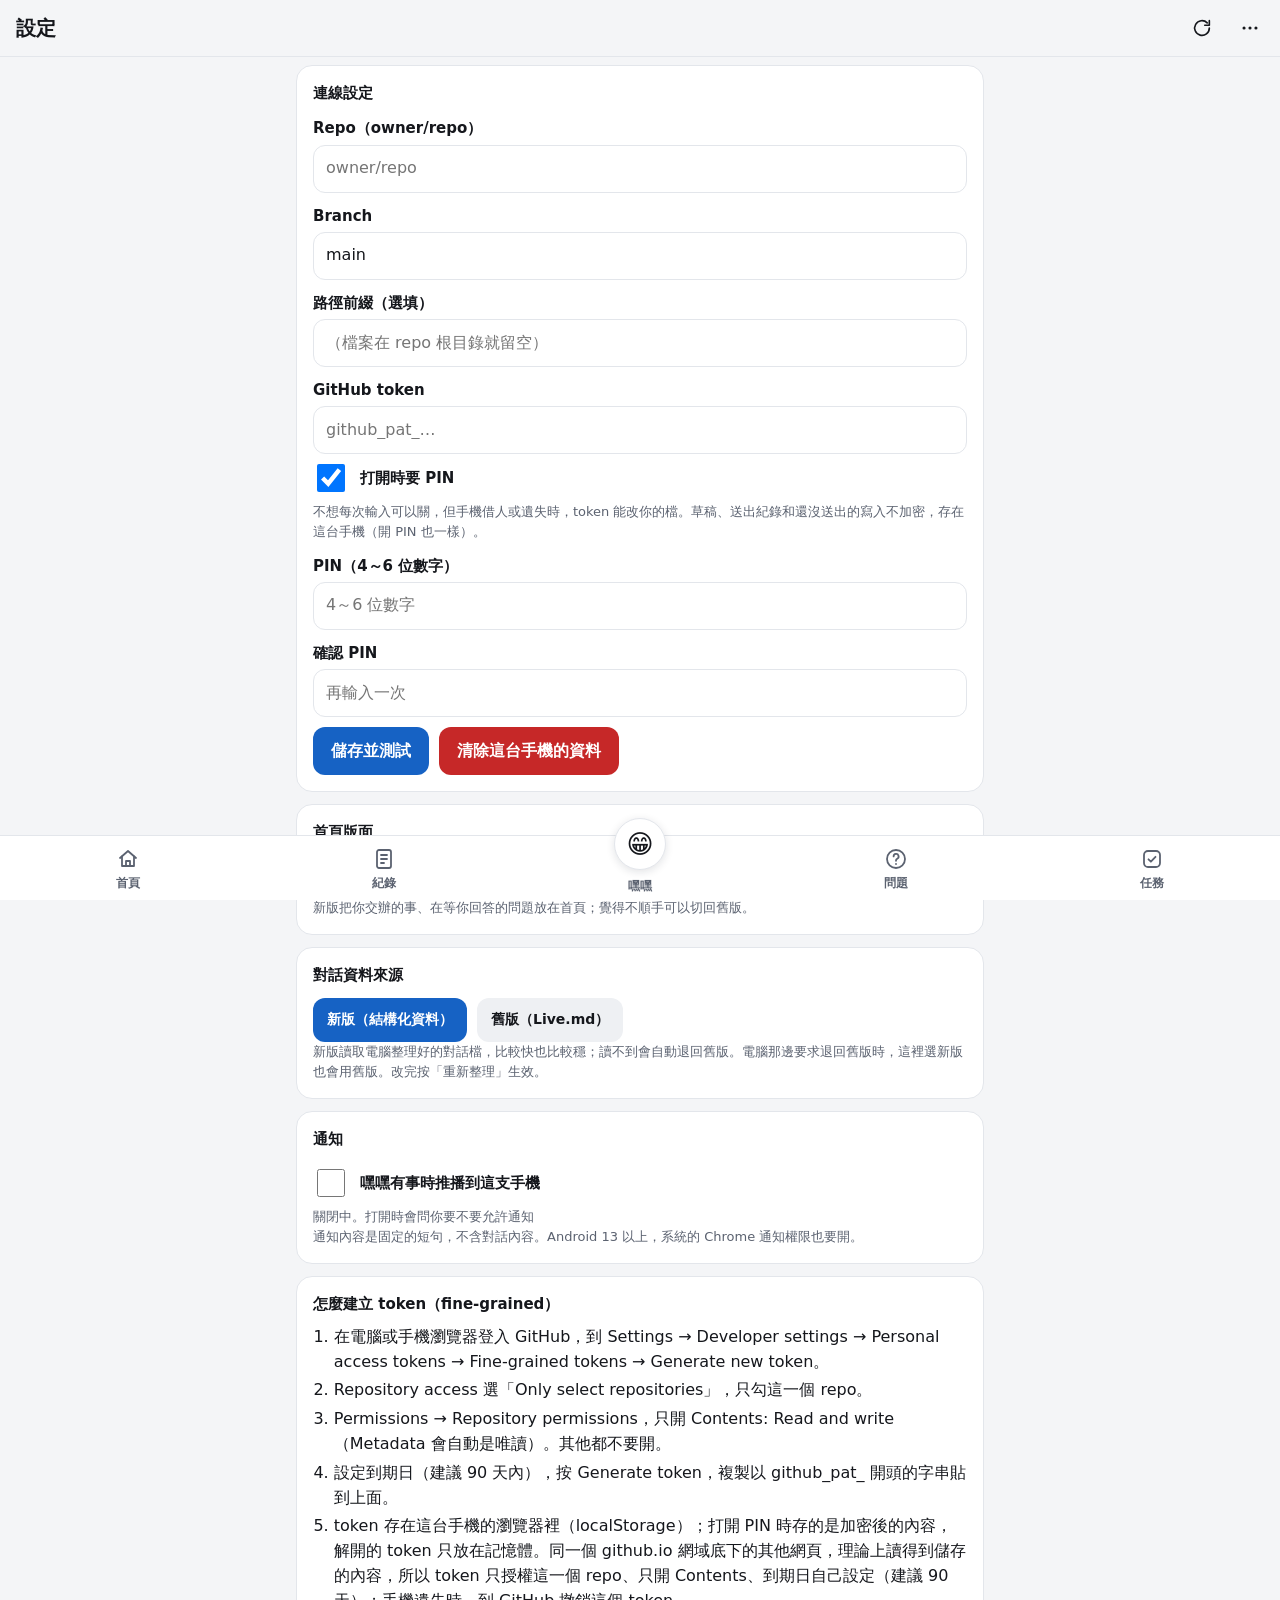
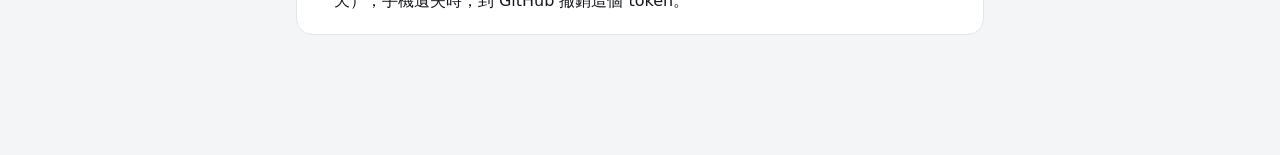
==== commit 1fdf97ec: "update 2026-11-07T14:21:20Z" ====
--- a/app/index.html
+++ b/app/index.html
@@ -2,12 +2,12 @@
 <html lang="zh-Hant-TW">
 <head>
 <meta charset="utf-8">
-<meta http-equiv="Content-Security-Policy" content="default-src 'self'; connect-src https://api.github.com; img-src 'self' data:; style-src 'self'; script-src 'self'; base-uri 'none'; form-action 'none'">
+<meta http-equiv="Content-Security-Policy" content="default-src 'self'; connect-src https://api.github.com https://*.trycloudflare.com https://cloud-relay.heihei-relay-7vf1.workers.dev; img-src 'self' data:; style-src 'self'; script-src 'self'; base-uri 'none'; form-action 'none'">
 <meta name="viewport" content="width=device-width, initial-scale=1, viewport-fit=cover, interactive-widget=resizes-content">
 <meta name="robots" content="noindex,nofollow">
 <meta name="color-scheme" content="light dark">
-<meta name="theme-color" content="#f4f6fa" media="(prefers-color-scheme: light)">
-<meta name="theme-color" content="#0f1115" media="(prefers-color-scheme: dark)">
+<meta name="theme-color" content="#f4f5f7" media="(prefers-color-scheme: light)">
+<meta name="theme-color" content="#0f1013" media="(prefers-color-scheme: dark)">
 <title>Agent</title>
 <link rel="manifest" href="manifest.webmanifest">
 <link rel="icon" type="image/png" href="icons/icon-192.png">
@@ -16,25 +16,39 @@
 </head>
 <body>
 <header class="top">
-  <button id="btn-back" class="btn small ghost" type="button" aria-label="返回上一個主要頁" hidden>‹ 返回</button>
+  <button id="btn-back" class="btn small ghost" type="button" aria-label="返回上一個主要頁" hidden><svg class="i" viewBox="0 0 24 24" aria-hidden="true"><path d="M15 5l-7 7 7 7"/></svg><span class="bl">返回</span></button>
   <h1 id="title">首頁</h1>
+  <button id="remote-chip" class="remotechip off" type="button" aria-expanded="false" aria-controls="remote-card" aria-label="遠端狀態" hidden>關</button>
   <span id="updated" class="updated"></span>
-  <button id="btn-refresh" class="btn small ghost" type="button" aria-label="重新整理">⟳</button>
-  <button id="btn-more" class="btn small ghost" type="button" aria-label="更多">⋯</button>
+  <button id="btn-refresh" class="btn small ghost ibtn" type="button" aria-label="重新整理"><svg class="i" viewBox="0 0 24 24" aria-hidden="true"><path d="M20 12a8 8 0 1 1-2.3-5.6"/><path d="M20 4v5h-5"/></svg></button>
+  <button id="btn-more" class="btn small ghost ibtn" type="button" aria-label="更多"><svg class="i dots" viewBox="0 0 24 24" aria-hidden="true"><circle cx="5.5" cy="12" r="1.7"/><circle cx="12" cy="12" r="1.7"/><circle cx="18.5" cy="12" r="1.7"/></svg></button>
+  <div id="remote-card" class="remotecard" hidden></div>
 </header>
 <div id="ptr" class="ptr" hidden>下拉重新整理</div>
 <div id="banner" class="banner" hidden></div>
 <button id="update" class="banner update" type="button" hidden>有新版本，點這裡更新</button>
 <main id="view"></main>
 <button id="sendpill" class="sendpill" type="button" hidden aria-live="polite"></button>
-<div id="toast" class="toast" hidden></div>
+<div id="toast" class="toast" role="status" aria-live="polite" hidden></div>
 <nav class="tabs" id="tabs">
-  <button type="button" data-tab="home"><span class="ico">🏠</span><span class="lbl">首頁</span></button>
-  <button type="button" data-tab="record"><span class="ico">📔</span><span class="lbl">紀錄</span></button>
+  <button type="button" data-tab="home"><span class="ico"><svg class="i" viewBox="0 0 24 24" aria-hidden="true"><path d="M4 11 12 4l8 7"/><path d="M6 9.5V19h12V9.5"/><path d="M10 19v-5h4v5"/></svg></span><span class="lbl">首頁</span></button>
+  <button type="button" data-tab="record"><span class="ico"><svg class="i" viewBox="0 0 24 24" aria-hidden="true"><rect x="5" y="3" width="14" height="18" rx="2"/><path d="M9 8h6M9 12h6M9 16h3"/></svg></span><span class="lbl">紀錄</span></button>
   <button type="button" data-tab="chat" class="center"><span class="cico"></span><span class="lbl"></span></button>
-  <button type="button" data-tab="todo"><span class="ico">❓</span><span class="lbl">問題</span></button>
-  <button type="button" data-tab="tasks"><span class="ico">✅</span><span class="lbl">任務</span></button>
+  <button type="button" data-tab="todo"><span class="ico"><svg class="i" viewBox="0 0 24 24" aria-hidden="true"><circle cx="12" cy="12" r="9"/><path d="M9.6 9.4a2.5 2.5 0 1 1 3.6 2.3c-.7.4-1.2.9-1.2 1.7v.4"/><path d="M12 17h.01"/></svg></span><span class="lbl">問題</span></button>
+  <button type="button" data-tab="tasks"><span class="ico"><svg class="i" viewBox="0 0 24 24" aria-hidden="true"><rect x="4" y="4" width="16" height="16" rx="4"/><path d="m8.5 12.3 2.4 2.4 4.6-4.9"/></svg></span><span class="lbl">任務</span></button>
 </nav>
+<!-- P66：線條圖示（app.js 用 lib/icons.js 的 icon() cloneNode 取用；不用 innerHTML、不連外部） -->
+<template id="icons">
+  <svg class="i" data-i="folder" viewBox="0 0 24 24" aria-hidden="true"><path d="M3.5 7.5a2 2 0 0 1 2-2h3.8l2 2h7.2a2 2 0 0 1 2 2v7a2 2 0 0 1-2 2h-13a2 2 0 0 1-2-2z"/></svg>
+  <svg class="i" data-i="bell" viewBox="0 0 24 24" aria-hidden="true"><path d="M6.5 16.5V11a5.5 5.5 0 0 1 11 0v5.5l1.5 1.5H5z"/><path d="M10 20.5h4"/></svg>
+  <svg class="i" data-i="chart" viewBox="0 0 24 24" aria-hidden="true"><rect x="4" y="4" width="16" height="16" rx="3"/><path d="M8.5 16v-3M12 16V8.5M15.5 16v-5"/></svg>
+  <svg class="i" data-i="pen" viewBox="0 0 24 24" aria-hidden="true"><path d="M4.5 19.5h4l10-10-4-4-10 10z"/><path d="M13 7l4 4"/></svg>
+  <svg class="i" data-i="pulse" viewBox="0 0 24 24" aria-hidden="true"><path d="M3 12h4l2.5-6 5 12 2.5-6h4"/></svg>
+  <svg class="i" data-i="heart" viewBox="0 0 24 24" aria-hidden="true"><path d="M12 19.5s-7-4.3-7-9.7A3.8 3.8 0 0 1 12 7.6a3.8 3.8 0 0 1 7 2.2c0 5.4-7 9.7-7 9.7z"/></svg>
+  <svg class="i" data-i="gear" viewBox="0 0 24 24" aria-hidden="true"><circle cx="12" cy="12" r="3.2"/><path d="M12 3v2.5M12 18.5V21M3 12h2.5M18.5 12H21M5.6 5.6l1.8 1.8M16.6 16.6l1.8 1.8M5.6 18.4l1.8-1.8M16.6 7.4l1.8-1.8"/></svg>
+  <svg class="i" data-i="doc" viewBox="0 0 24 24" aria-hidden="true"><path d="M7 3.5h7l4 4V20a.5.5 0 0 1-.5.5h-10.5a.5.5 0 0 1-.5-.5V4a.5.5 0 0 1 .5-.5z"/><path d="M14 3.5V8h4M9 12h6M9 15.5h6"/></svg>
+  <svg class="i" data-i="chev" viewBox="0 0 24 24" aria-hidden="true"><path d="M9.5 6l6 6-6 6"/></svg>
+</template>
 <script type="module" src="app.js"></script>
 </body>
 </html>
--- a/app/style.css
+++ b/app/style.css
@@ -1,34 +1,37 @@
 :root {
   color-scheme: light dark;
-  --bg: #f4f6fa;
+  /* P66：中性冷灰底＋白卡，只有一個強調色（藍）；語意色（橘、紅、綠）只用在狀態文字與狀態框 */
+  --bg: #f4f5f7;
   --card: #ffffff;
-  --card2: #e9edf4;
-  --line: #d3d9e4;
-  --text: #1a1d24;
-  --muted: #5d6676;
+  --card2: #eef0f3;
+  --line: #e3e6eb;
+  --text: #15171c;
+  --muted: #5b6270;
   --accent: #1662c4;
+  --accent-soft: #e7effb;
   --on-accent: #ffffff;
   --ok: #2a9d62;
   --warn: #d97706;
   --warn-text: #9a4d00; --ok-text: #1c7346;
-  --bad: #d63a3a;
+  --bad: #d63a3a; --bad-text: #b42323;
   --yellow: #c9a100;
   --banner-bg: #fff1d6; --banner-fg: #7a4b00;
   --err-bg: #fde0e0; --err-fg: #8f1d1d;
   --toast-bg: #d8f3e3; --toast-fg: #14532d;
-  --you: #cfe3ff;
+  --you: #e7effb;
   --nav-h: 64px;
+  --r-card: 16px; --r-ctl: 12px;
 }
 @media (prefers-color-scheme: dark) {
   :root {
-    --bg: #0f1115; --card: #181b22; --card2: #20242d; --line: #2b303b;
-    --text: #e8eaf0; --muted: #9aa3b2; --accent: #5aa9ff; --on-accent: #07101d;
+    --bg: #0f1013; --card: #17191d; --card2: #1f2227; --line: #2a2e35;
+    --text: #e8eaee; --muted: #9aa1ad; --accent: #5aa9ff; --accent-soft: #1b2a3f; --on-accent: #07101d;
     --warn-text: var(--warn); --ok-text: var(--ok);
-    --ok: #3fb97a; --warn: #f0932b; --bad: #ef4a4a; --yellow: #e5c542;
+    --ok: #3fb97a; --warn: #f0932b; --bad: #ef4a4a; --bad-text: #ff8a8a; --yellow: #e5c542;
     --banner-bg: #3a2c12; --banner-fg: #ffd48a;
     --err-bg: #3a1616; --err-fg: #ffb3b3;
     --toast-bg: #1d3b2b; --toast-fg: #bff0d4;
-    --you: #1e4a7a;
+    --you: #1b2a3f;
   }
 }
 * { box-sizing: border-box; }
@@ -64,6 +67,7 @@
 
 .banner { margin: 8px 12px 0; padding: 10px 12px; border-radius: 10px; background: var(--banner-bg); color: var(--banner-fg); font-size: 14px; }
 .banner.err { background: var(--err-bg); color: var(--err-fg); }
+button.banner.warn { display: block; width: calc(100% - 24px); text-align: left; border: 0; font: inherit; font-size: 14px; background: var(--err-bg); color: var(--err-fg); cursor: pointer; }
 
 main { padding: 12px; max-width: 720px; margin: 0 auto; }
 .card { background: var(--card); border: 1px solid var(--line); border-radius: 14px; padding: 14px 16px; margin-bottom: 14px; }
@@ -72,7 +76,7 @@
 .card ul, .card ol { padding-left: 1.3em; margin: 4px 0; }
 .card p { margin: 4px 0; }
 .card code, .md code { background: var(--card2); padding: 1px 5px; border-radius: 5px; font-size: 14px; }
-.card a, .md a { color: var(--accent); }
+.card a, .md a, .bubble a { color: var(--accent); }
 .tablewrap { overflow-x: auto; margin: 6px 0; }
 table { border-collapse: collapse; font-size: 14px; min-width: 100%; }
 th, td { border: 1px solid var(--line); padding: 6px 8px; text-align: left; vertical-align: top; }
@@ -114,12 +118,15 @@
 .hint { font-size: 13px; color: var(--muted); }
 .togglerow { display: flex; gap: 12px; align-items: center; min-height: 48px; }
 .togglerow input[type=checkbox] { width: 28px; min-height: 28px; height: 28px; flex: 0 0 auto; }
-.togglerow label { margin: 0; }
+.togglerow label { margin: 0; flex: 1; min-height: 48px; display: flex; align-items: center; } /* P74 介面健檢：整列文字都好點，不只 28px 的勾選框 */
 
 .chatlist { display: flex; flex-direction: column; gap: 10px; margin-bottom: 14px; }
+.histload { align-self: center; text-align: center; }
+.histload .hint { margin-top: 4px; }
 .bubble { max-width: 88%; padding: 10px 14px; border-radius: 16px; word-break: break-word; }
 .bubble.agent { align-self: flex-start; background: var(--card2); border-bottom-left-radius: 4px; }
 .bubble.you { align-self: flex-end; background: var(--you); border-bottom-right-radius: 4px; }
+.datesep { align-self: center; font-size: 12px; color: var(--muted); background: var(--card2); border-radius: 999px; padding: 2px 12px; margin: 6px 0 2px; }
 .bubble .meta { display: block; font-size: 12px; color: var(--muted); }
 .chatform { display: flex; flex-direction: column; gap: 10px; }
 .empty { color: var(--muted); text-align: center; padding: 24px 0; }
@@ -227,12 +234,9 @@
 .statuscard.stale, .statuscard.wait-local { border-left-color: var(--yellow); }
 .statuscard.error { border-left-color: var(--bad); }
 .stline { display: flex; align-items: center; gap: 10px; }
-.sticon { font-size: 26px; line-height: 1; }
 .stlabel { font-size: 24px; font-weight: 700; }
 .stdetail { margin: 4px 0; font-size: 16px; word-break: break-word; }
-.homerow { display: flex; align-items: center; gap: 10px; margin-bottom: 6px; }
 .bignum.small { font-size: 30px; min-width: 36px; }
-.homeproj { display: block; width: 100%; text-align: left; background: var(--card2); border: 0; border-radius: 12px; padding: 10px 12px; margin-bottom: 8px; color: var(--text); font: inherit; min-height: 52px; }
 .clamp1 { display: -webkit-box; -webkit-line-clamp: 2; -webkit-box-orient: vertical; overflow: hidden; }
 .ptags { display: flex; flex-wrap: wrap; gap: 6px; margin: 6px 0 2px; }
 .pline.missing span { color: var(--muted); font-style: italic; }
@@ -254,8 +258,6 @@
 .jstatus.warn { color: var(--warn); }
 body.typing .tabs { display: none; }
 body.typing { padding-bottom: 16px; }
-.homeproj .ptitle { display: flex; gap: 8px; align-items: baseline; }
-.homeproj .pline { margin-top: 2px; }
 .quota.stale { border-color: var(--bad); border-width: 2px; }
 .qstale { margin: 0 0 8px; padding: 8px 10px; border-radius: 8px; background: var(--err-bg); color: var(--err-fg); font-weight: 700; }
 .qrow.old .fill, .qrow.old .qpct { opacity: .35; text-decoration: line-through; }
@@ -277,21 +279,17 @@
 .tabs { overflow: visible; }
 .tabs button.center { position: relative; border-top-color: transparent; justify-content: flex-end; padding-bottom: 4px; }
 .tabs button.center .cico {
-  position: absolute; top: -28px; left: 50%; transform: translateX(-50%);
-  width: 68px; height: 68px; border-radius: 50%;
-  display: flex; align-items: center; justify-content: center; font-size: 34px; line-height: 1;
-  background: var(--accent); color: var(--on-accent);
-  border: 4px solid var(--bg); box-shadow: 0 3px 12px rgba(0, 0, 0, .35);
+  position: absolute; top: -18px; left: 50%; transform: translateX(-50%);
+  width: 52px; height: 52px; border-radius: 50%;
+  display: flex; align-items: center; justify-content: center; font-size: 26px; line-height: 1;
+  background: var(--card); color: var(--text);
+  border: 1px solid var(--line); box-shadow: 0 2px 8px rgba(20, 28, 40, .12);
 }
 .tabs button.center.active .cico { box-shadow: 0 0 0 3px var(--accent), 0 3px 12px rgba(0, 0, 0, .35); }
 .tabs button.center.active { border-top-color: transparent; }
 .tabs.inchat button.center .cico { top: 3px; width: 38px; height: 38px; font-size: 20px; border-width: 2px; }
 .tabs.inchat button.center.active .cico { box-shadow: none; }
 .tabs .count { background: var(--warn); color: #111; border-radius: 9px; padding: 0 6px; font-size: 12px; margin-left: 4px; }
-.nowfeed { list-style: none; padding: 0; margin: 8px 0 0; border-top: 1px solid var(--line); }
-.nowfeed li { padding: 8px 0; border-bottom: 1px solid var(--line); word-break: break-word; }
-.nowfeed li:last-child { border-bottom: 0; }
-.nowfeed .meta { font-size: 13px; color: var(--muted); }
 .clamp2 { display: -webkit-box; -webkit-line-clamp: 2; -webkit-box-orient: vertical; overflow: hidden; }
 .prewrap { white-space: pre-wrap; word-break: break-word; }
 .seg { display: flex; gap: 8px; margin-bottom: 6px; }
@@ -315,10 +313,19 @@
 .relchips { display: flex; flex-wrap: wrap; gap: 6px; margin: 6px 0 2px; }
 .chiplink { border: 1px solid var(--line); cursor: pointer; font: inherit; font-size: 13px; min-height: 44px; padding: 0 12px; color: var(--accent); background: var(--card2); }
 .qprojsel { margin-bottom: 8px; }
-.jsteps { display: flex; flex-wrap: wrap; gap: 6px; margin: 6px 0 2px; }
-.jstep { font-size: 13px; padding: 3px 10px; border-radius: 12px; background: var(--card2); color: var(--muted); }
+/* P74 介面改進 A：日記步驟條（4 格平均分，中間連線） */
+.jstepwrap { margin: 8px 0 2px; }
+.jsteps { display: grid; grid-template-columns: repeat(4, 1fr); margin: 0; padding: 0; list-style: none; }
+.jstep { position: relative; display: flex; flex-direction: column; align-items: center; gap: 4px; font-size: 13px; color: var(--muted); text-align: center; }
+.jstep::before { content: ''; position: absolute; top: 13px; left: -50%; width: 100%; height: 2px; background: var(--line); z-index: 0; }
+.jstep:first-child::before { display: none; }
+.jstep.past::before, .jstep.on::before { background: var(--accent); }
+.jdot { position: relative; z-index: 1; display: inline-flex; align-items: center; justify-content: center; width: 28px; height: 28px; border-radius: 50%; border: 2px solid var(--line); background: var(--card); font-size: 13px; font-weight: 700; }
 .jstep.past { color: var(--text); }
-.jstep.on { background: var(--accent); color: var(--on-accent); font-weight: 700; }
+.jstep.past .jdot { background: var(--accent); border-color: var(--accent); color: var(--on-accent); }
+.jstep.on { color: var(--accent); font-weight: 700; }
+.jstep.on .jdot { border-color: var(--accent); color: var(--accent); }
+.jnow { margin-top: 8px; font-size: 14px; color: var(--text); }
 .pstat { font-size: 13px; margin: 2px 0 4px; color: var(--muted); }
 .pstat.s-dirty { color: var(--warn-text); font-weight: 600; }
 .pstat.s-sent { color: var(--ok-text); }
@@ -327,8 +334,45 @@
 .notebody { margin: 4px 0; }
 .chatpage { padding-bottom: 4px; }
 .chathint { margin: 4px 2px; }
-.replyacts { display: flex; flex-wrap: wrap; gap: 8px; align-self: flex-start; margin: -4px 0 4px; }
-.replyacts .btn { min-height: 44px; font-size: 14px; }
+/* ---- P62 M3b：聊天頁 ---- */
+.bstatus { align-self: flex-end; font-size: 12px; color: var(--muted); margin: -6px 4px 0; max-width: 88%; text-align: right; }
+.bstatus.ok { color: var(--ok-text); }
+.bstatus.warn { color: var(--warn-text); }
+.bstatus.bad { color: var(--bad); }
+.bubble .bstatus { margin: 4px 0 6px; max-width: none; text-align: left; }
+/* LINE 式：時間在氣泡外側下方（你靠右、嘿嘿靠左） */
+.bmeta { font-size: 12px; color: var(--muted); margin: -6px 4px 0; max-width: 88%; }
+.bmeta.you { align-self: flex-end; text-align: right; }
+.bmeta.agent { align-self: flex-start; text-align: left; }
+/* 標題列遠端膠囊（只有聊天頁）：綠＝開著、灰＝關著、橘＝監聽停了／沉默、紅＝沒網路 */
+.remotechip { position: relative; flex: 0 0 auto; min-height: 36px; padding: 0 10px; border-radius: 14px; font: inherit; font-size: 12px; font-weight: 600; border: 1px solid transparent; cursor: pointer; white-space: nowrap; }
+.remotechip.on { background: #d8f3e3; color: #14532d; border-color: #2a9d62; }
+.remotechip.off { background: var(--card2); color: var(--muted); border-color: var(--line); }
+.remotechip.warn { background: #ffe8c2; color: #7a3b00; border-color: #d97706; }
+.remotechip.offline { background: #fde0e0; color: #8f1d1d; border-color: #d63a3a; }
+@media (prefers-color-scheme: dark) {
+  .remotechip.on { background: #1d3b2b; color: #bff0d4; border-color: #3fb97a; }
+  .remotechip.warn { background: #3d2a0e; color: #ffd48a; border-color: #f0932b; }
+  .remotechip.offline { background: #3a1616; color: #ffb3b3; border-color: #ef4a4a; }
+}
+.remotecard { position: absolute; left: 8px; right: 8px; top: 100%; margin-top: 4px; padding: 10px 12px; background: var(--card); border: 1px solid var(--line); border-radius: var(--r-card); box-shadow: 0 6px 20px rgba(0, 0, 0, .18); z-index: 6; }
+.remotecard .remoteline { margin: 0 auto; }
+.bubble.pending.failed { border: 1px solid var(--bad); }
+.bubble.typing { display: flex; align-items: center; gap: 8px; flex-wrap: wrap; font-size: 14px; color: var(--muted); }
+.bubble.typing .meta { flex: 0 0 100%; }
+.bubble.typing.stalled { background: transparent; border: 1px dashed var(--line); }
+.tdots { display: inline-flex; gap: 4px; }
+.tdots span { width: 6px; height: 6px; border-radius: 50%; background: var(--muted); animation: tblink 1.2s infinite ease-in-out; }
+.tdots span:nth-child(2) { animation-delay: .2s; }
+.tdots span:nth-child(3) { animation-delay: .4s; }
+@keyframes tblink { 0%, 80%, 100% { opacity: .25; } 40% { opacity: 1; } }
+.bubble.clipped .bbody { max-height: 11.5em; overflow: hidden; -webkit-mask-image: linear-gradient(#000 70%, transparent); mask-image: linear-gradient(#000 70%, transparent); }
+.bubble .more { margin-top: 6px; min-height: 36px; }
+.remoteline { display: flex; flex-wrap: wrap; gap: 6px; align-items: center; max-width: 720px; margin: 0 auto 6px; font-size: 13px; }
+.remoteline.off .rtext { color: var(--muted); }
+.remoteline .workhint { color: var(--muted); font-size: 12px; }
+.remote-slot:empty { display: none; }
+.newpill { display: block; margin: 0 auto 6px; min-height: 36px; padding: 0 14px; border: 0; border-radius: 18px; background: var(--accent); color: var(--on-accent); font: inherit; font-size: 14px; }
 .chatbar {
   position: fixed; left: 0; right: 0; z-index: 9;
   bottom: calc(var(--nav-h) + env(safe-area-inset-bottom));
@@ -349,13 +393,12 @@
 .ttitle .qid { flex: 0 0 auto; }
 .card .actions .btn { white-space: nowrap; }
 
-
 /* ---- v3 UI/UX 檢視後（2026-10-27）：新首頁、對比、觸控回饋 ---- */
 .top #btn-refresh { flex: 0 0 auto; min-width: 48px; font-size: 22px; line-height: 1; padding: 0 10px; }
 @keyframes spin { to { transform: rotate(360deg); } }
 #btn-refresh.spin { animation: spin .6s linear infinite; }
 button, a.btn { -webkit-tap-highlight-color: transparent; transition: transform .12s ease, filter .12s ease; }
-.btn:active, .chip:active, .homeproj:active, .remrow:active, .moreitem:active, .opt:active, .thead:active, .phead:active, .statusline:active, .remmore:active { transform: scale(.98); filter: brightness(.9); }
+.btn:active, .chip:active, .moreitem:active, .opt:active, .thead:active, .phead:active, .statusline:active { transform: scale(.98); filter: brightness(.9); }
 @media (prefers-reduced-motion: reduce) { *, #btn-refresh.spin { transition: none !important; scroll-behavior: auto !important; animation: none !important; } }
 .tabs button.center .cico { transition: top .2s, width .2s, height .2s, font-size .2s; }
 @media (prefers-color-scheme: light) { .tabs button.center .cico { box-shadow: 0 2px 8px rgba(0, 0, 0, .18); } }
@@ -379,47 +422,14 @@
 .stopen .btn { margin-top: 8px; }
 
 /* 重要提醒 */
-.remcard { padding: 12px 14px; }
-.remhead { display: flex; align-items: center; gap: 8px; margin-bottom: 6px; }
-.remhead h2 { margin: 0; }
-.remcount { min-width: 24px; padding: 0 8px; border-radius: 12px; background: var(--warn); color: #111; font-size: 14px; font-weight: 700; text-align: center; line-height: 24px; }
-.remempty { padding: 10px 0; font-size: 16px; color: var(--muted); }
-.remrow { display: flex; align-items: center; gap: 8px; width: 100%; min-height: 52px; padding: 6px 10px; margin-bottom: 6px; text-align: left; font: inherit; color: var(--text);
-  background: var(--card2); border: 0; border-left: 4px solid var(--line); border-radius: 12px; }
-.remrow.rk-deadline { border-left-color: var(--warn); }
-.remrow.rk-waiting, .remrow.rk-today { border-left-color: var(--accent); }
-.remrow.rk-review { border-left-color: var(--ok); }
-.remrow.remback { background: none; border-left-color: transparent; color: var(--muted); min-height: 44px; }
 .rk { flex: 0 0 auto; font-size: 13px; font-weight: 700; padding: 2px 8px; border-radius: 10px; background: var(--card); white-space: nowrap; }
-.remtitle { text-align: left; flex: 1 1 auto; min-width: 0; display: flex; gap: 6px; align-items: baseline; font-size: 15px; }
-.remtitle .qid { margin-right: 0; flex: 0 0 auto; }
-.remmore { display: block; width: 100%; min-height: 44px; margin-bottom: 6px; background: none; border: 0; color: var(--accent); font: inherit; font-weight: 600; text-align: left; padding: 0 10px; }
-.remcard > .btn.wide { margin-top: 6px; }
 
 /* 精簡額度 */
-.qmini { padding: 12px 16px; cursor: pointer; }
-.qmini.stale { border-left: 4px solid var(--warn); }
-.qmhead { display: flex; align-items: baseline; justify-content: space-between; gap: 8px; margin-bottom: 6px; }
-.qmhead h2 { margin: 0; }
 .qmwarn { font-size: 13px; font-weight: 700; color: var(--warn-text); text-align: right; }
-.qmrow { display: grid; grid-template-columns: 56px 1fr auto; gap: 10px; align-items: center; min-height: 28px; }
-.qmrow .bar { height: 6px; margin: 0; }
-.qmname { font-size: 14px; color: var(--muted); }
-.qmpct { font-size: 15px; font-weight: 700; text-align: right; white-space: nowrap; min-width: 64px; }
-.qmrow.warn .fill { background: var(--warn); } .qmrow.warn .qmpct { color: var(--warn-text); }
-.qmrow.bad .fill { background: var(--bad); } .qmrow.bad .qmpct { color: var(--bad); }
-.qmrow.old .fill, .qmrow.old .qmpct { opacity: .5; text-decoration: line-through; }
-.qmini .qnote { margin-top: 4px; }
+.qsep { border-top: 1px solid var(--line); margin: 8px 0 6px; }
 
 /* 更多資訊（預設收合） */
-.homemore { padding: 0 14px 12px; }
-.homemore > summary { min-height: 52px; display: flex; align-items: center; gap: 10px; cursor: pointer; list-style: none; }
-.homemore > summary::-webkit-details-marker { display: none; }
-.homemore > summary::after { content: '▸'; margin-left: auto; color: var(--muted); }
-.homemore[open] > summary::after { content: '▾'; }
 .mtitle { font-weight: 700; flex: 0 0 auto; }
-.msum { font-size: 13px; color: var(--muted); min-width: 0; overflow: hidden; text-overflow: ellipsis; white-space: nowrap; }
-.msec { font-size: 15px; color: var(--muted); margin: 14px 0 6px; }
 
 /* 升格表單（Q210 A） */
 .promoteform { grid-column: 1 / -1; padding: 10px; border-radius: 12px; background: var(--card2); }
@@ -430,17 +440,8 @@
 
 .oneline { flex: 1 1 auto; min-width: 0; white-space: nowrap; overflow: hidden; text-overflow: ellipsis; }
 .homepage .card { margin-bottom: 10px; }
-.remrow { margin-bottom: 4px; }
-.remmore { min-height: 44px; margin-bottom: 2px; }
-.remrow.remback { min-height: 44px; margin-bottom: 4px; }
-.remcard { padding: 10px 14px; }
-.remcard > .btn.wide { margin-top: 4px; }
-
-/* Q212：待我頁分組標題（可收合）與排序 */
-.gtoggle { display: flex; align-items: center; gap: 8px; width: 100%; min-height: 44px; margin: 10px 0 4px; padding: 6px 4px; background: none; border: 0; border-bottom: 1px solid var(--line); text-align: left; cursor: pointer; font: inherit; font-size: 15px; font-weight: 700; color: var(--text); }
-.gtoggle .gchev { width: 16px; color: var(--muted); }
-.gtoggle.collapsed { color: var(--muted); }
-.qsortsel { margin-top: -2px; }
+
+/* 問題頁分組標題（工作／個人） */
 .promoted-stale { grid-column: 1 / -1; text-align: left; }
 
 /* v4 M2：過時內容、電腦已收到、灰色卡、系統訊息小字 */
@@ -466,6 +467,11 @@
   background: var(--card); color: var(--text); box-shadow: 0 2px 10px rgba(0, 0, 0, .25); text-align: left;
 }
 .sendpill.busy { border-color: var(--accent); }
+/* P62 M8：對話頁的提示改成輸入列正上方的一條，並讓捲動內容多留一條的高度，不會蓋到回覆後面的快速動作 */
+body.tab-chat .sendpill { left: 0; right: 0; top: auto; max-width: none; height: var(--pill-h, 44px); min-height: 0; border-radius: 0; border-width: 1px 0 0; box-shadow: none; text-align: center; bottom: calc(var(--chatbar-h, 84px) + var(--nav-h) + env(safe-area-inset-bottom)); z-index: 8; }
+body.tab-chat.typing .sendpill { bottom: var(--chatbar-h, 84px); }
+body.tab-chat.has-pill { padding-bottom: calc(var(--chatbar-h, 84px) + var(--nav-h) + env(safe-area-inset-bottom) + 16px + var(--pill-h, 44px)); }
+body.tab-chat.typing.has-pill { padding-bottom: calc(var(--chatbar-h, 84px) + 16px + var(--pill-h, 44px)); }
 .sendpill.ok { background: var(--toast-bg); color: var(--toast-fg); border-color: transparent; }
 .sendpill.warn { background: var(--banner-bg); color: var(--banner-fg); border-color: transparent; }
 .sendpill.bad { background: var(--err-bg); color: var(--err-fg); border-color: transparent; }
@@ -507,7 +513,7 @@
 
 /* v4.2：已收到但還有你要做的題、超過 3 小時的額度 */
 .qstate.stillyours { background: var(--banner-bg); color: var(--banner-fg); font-weight: 700; }
-.card.quota.qold .qpct, .card.quota.qold .qmpct, .card.quota.qold .qmname, .card.quota.qold .qname, .card.quota.qold .qnote { color: var(--muted); }
+.card.quota.qold .qpct, .card.quota.qold .qname, .card.quota.qold .qnote { color: var(--muted); }
 .qnext { margin-top: 4px; font-size: 12px; color: var(--muted); }
 
 /* v5 M1：題目卡標題區是一顆 button（點了展開／收合）；選項分組；動手卡 */
@@ -517,9 +523,6 @@
 .optgroups { display: flex; flex-direction: column; gap: 4px; }
 .ogroup-name { font-size: 14px; font-weight: 600; color: var(--muted); margin-top: 6px; }
 .choicemiss { color: var(--warn-text); }
-.doingseg .chip { min-width: 0; padding: 0 6px; }
-.doingcard.done { opacity: .75; }
-.doingcard .qstate { margin-top: 6px; }
 
 /* v5 M2：提醒事項頁 */
 .remitem.overdue { border-left: 4px solid var(--bad); }
@@ -670,10 +673,600 @@
 .top { padding-top: calc(5px + env(safe-area-inset-top)); padding-bottom: 5px; } /* 標題列再矮一點（原本上下各 8px） */
 .card.slim { padding: 6px; margin-bottom: 8px; } /* 只放一顆鍵的卡（任務頁「＋新增任務」）：少一圈留白 */
 .card.slim .btn { min-height: 44px; }
-.qselrow { display: flex; gap: 8px; margin-bottom: 8px; }
-.qselrow select { flex: 1 1 0; min-width: 0; min-height: 44px; padding: 6px 10px; }
-.qselrow select:first-child:not(:last-child) { flex: 1.3 1 0; }
 @media (max-width: 320px) {
   .rfiltbtn { padding: 0 10px; }
   .rsumtext { font-size: 12px; }
 }
+.remote-slot { display: inline-flex; flex-wrap: wrap; gap: 6px; align-items: center; }
+.remote-slot .remnote { color: var(--muted); font-size: 12px; }
+
+/* ==== P66：極簡改版（設計稿 docs/ui_p66/design.html）====
+   規則：一個強調色、語意色只上在文字與狀態框、不用左側色條；卡片圓角 16、按鈕與輸入框 12、篩選晶片全圓；
+   間距 4／8／12／16／24；點擊目標 ≥ 44px。這一段放最後，覆蓋前面各版累積的同名規則。 */
+body { line-height: 1.55; }
+main { padding: 8px 16px 12px; }
+svg.i { width: 22px; height: 22px; fill: none; stroke: currentColor; stroke-width: 1.8; stroke-linecap: round; stroke-linejoin: round; flex: 0 0 auto; display: block; }
+:focus-visible { outline: 2px solid var(--accent); outline-offset: 2px; }
+
+/* 標題列：透明圖示鈕，返回是藍字 */
+.top { gap: 4px; padding: calc(6px + env(safe-area-inset-top)) 8px 6px 16px; background: var(--bg); border-bottom: 1px solid var(--line); }
+.top h1 { font-size: 20px; font-weight: 700; }
+.top .updated { font-size: 12px; }
+.top .ibtn, .top #btn-refresh, #btn-more { flex: 0 0 auto; width: 44px; min-width: 44px; min-height: 44px; padding: 0; display: inline-grid; place-items: center; background: transparent; color: var(--text); border-radius: var(--r-ctl); font-size: 0; }
+#btn-more.on { background: var(--accent-soft); color: var(--accent); }
+#btn-more .count { font-size: 11px; top: 2px; right: 0; }
+#btn-refresh.spin { animation: none; }
+#btn-refresh.spin svg { animation: spin .8s linear infinite; }
+#btn-back { display: inline-flex; align-items: center; gap: 0; min-height: 44px; padding: 0 8px 0 0; margin-left: -8px; background: transparent; color: var(--accent); font-size: 16px; }
+#btn-back svg.i { width: 22px; height: 22px; }
+
+/* 底部導覽：線條圖示＋短標籤；選中＝藍色、線條加粗；嘿嘿是品牌，保留 😁 但縮小 */
+.tabs { background: var(--card); border-top: 1px solid var(--line); }
+.tabs button { font-size: 12px; font-weight: 600; color: var(--muted); border-top: 0; gap: 2px; padding: 6px 0 4px; }
+.tabs button.active { color: var(--accent); }
+.tabs .ico { display: flex; align-items: center; justify-content: center; height: 26px; font-size: 0; line-height: 0; }
+.tabs .ico svg.i { width: 24px; height: 24px; }
+.tabs button.active svg.i { stroke-width: 2.2; }
+.tabs .count { font-size: 11px; padding: 0 5px; margin-left: 3px; border-radius: 8px; line-height: 16px; display: inline-block; }
+.tabs button.center .cico { box-shadow: 0 2px 8px rgba(20, 28, 40, .12); }
+.tabs button.center.active .cico { background: var(--accent-soft); border-color: var(--accent); box-shadow: none; }
+.tabs.inchat button.center .cico { top: 2px; width: 30px; height: 30px; font-size: 20px; border: 0; background: transparent; box-shadow: none; }
+@media (prefers-color-scheme: dark) { .tabs button.center .cico { box-shadow: 0 2px 10px rgba(0, 0, 0, .5); } }
+
+/* 卡片：同一種外觀；不再用左側色條表達狀態（狀態改由文字顏色講） */
+.card, .q, .proj, .ev, .moreitem, .qrow, .rstat, .rrow { border: 1px solid var(--line); border-radius: var(--r-card); }
+.card { padding: 16px; margin-bottom: 12px; }
+.card h2 { font-size: 15px; font-weight: 600; color: var(--text); margin: 0 0 8px; }
+.q { padding: 14px 16px; margin-bottom: 10px; }
+.q.deadline, .q.red, .q.yellow, .notecard, .remitem.overdue, .remsetting.badrow, .ev,
+.taskcard.st-waiting, .taskcard.st-resumable, .taskcard.st-review, .taskcard.st-doing, .taskcard.st-failed, .taskcard.pending { border-left: 1px solid var(--line); }
+.taskcard.pending.ob-failed, .bubble.pending.failed { border-color: var(--bad); }
+.group-title { font-size: 13px; font-weight: 600; color: var(--muted); margin: 20px 4px 8px; }
+
+/* 標籤：預設只是一段小字；要注意的（期限、逾期、失敗、完成）才上色 */
+.tag { background: transparent; padding: 0; border-radius: 0; font-size: 13px; color: var(--muted); }
+.tag.warn { background: transparent; color: var(--warn-text); font-weight: 600; }
+.tag.today { color: var(--accent, var(--fg)); font-weight: 600; }
+.tag.bad { background: transparent; color: var(--bad-text); font-weight: 600; }
+.tag.review { background: transparent; color: var(--ok-text); font-weight: 600; }
+.tag.tstate { padding: 0; font-size: 13px; }
+.qmeta, .tstatebox { display: flex; flex-wrap: wrap; gap: 4px 12px; align-items: baseline; }
+.qmeta .qid, .ttitle .qid { font-weight: 700; color: var(--text); }
+.tag.mchip { padding: 2px 10px; border-radius: 999px; }
+.chiplink { min-height: 44px; padding: 0 2px; margin-right: 10px; border: 0; background: transparent; color: var(--accent); font-size: 14px; text-align: left; }
+.relchips { gap: 0; margin: 2px 0 0; }
+
+/* 篩選晶片：全圓、選中用淡藍底藍字 */
+.chip { border-radius: 999px; border: 1px solid var(--line); background: var(--card); font-size: 15px; padding: 0 14px; }
+.chip.active { background: var(--accent-soft); color: var(--accent); border-color: transparent; font-weight: 600; }
+.chipwrap::after { background: linear-gradient(to left, var(--bg), transparent); }
+
+/* 按鈕：主＝藍底（一頁一顆）、次＝灰底、文字連結＝藍字 */
+.btn { border-radius: var(--r-ctl); }
+.btn.ghost { background: var(--card2); color: var(--text); }
+.btn.link { background: transparent; color: var(--accent); padding: 0 4px; min-height: 44px; }
+.quick { gap: 8px; }
+.quick .btn { min-height: 48px; }
+.remacts .quick .btn { min-height: 44px; }
+
+/* 輸入框 */
+textarea, input, select { border-radius: var(--r-ctl); background: var(--card); border: 1px solid var(--line); }
+textarea:focus, input:focus, select:focus { outline: 2px solid var(--accent); outline-offset: 0; border-color: transparent; }
+label { font-size: 15px; }
+
+/* 選項 */
+.opt { border: 1px solid var(--line); border-radius: var(--r-ctl); }
+.opt.on { border-color: var(--accent); background: var(--accent-soft); }
+.opt.on .okey { color: var(--accent); }
+
+/* 狀態框（排隊中、失敗、電腦已收到）：保留淡色底，這是寫入安全的回饋 */
+.qstate { border-radius: var(--r-ctl); font-size: 14px; }
+.qstate.sent { background: var(--card2); }
+
+/* 專案、任務的編號不再是藍色（藍色只給可點的東西） */
+.pid { color: var(--text); }
+.tproj { color: var(--muted); font-size: 13px; }
+.fill { background: var(--accent); }
+
+/* ---- 首頁 ---- */
+.homepage .statuswrap { margin: 0 0 4px; }
+.statusline { min-height: 44px; padding: 4px 2px; background: transparent; border: 0; border-radius: 0; color: var(--muted); font-size: 14px; font-weight: 400; }
+.statusline .sl-text { font-weight: 400; }
+.statusline.st-error, .statusline.sy-offline { color: var(--bad-text); }
+.statusline.st-stale, .statusline.sy-pc-offline, .statusline.st-wait-local { color: var(--warn-text); }
+.stopen { margin: 0 0 8px; border-radius: var(--r-card); }
+.mineline { margin: 0 0 4px; padding: 4px 2px; min-height: 44px; font-size: 14px; }
+.sechead { display: flex; align-items: baseline; justify-content: space-between; gap: 8px; margin: 12px 2px 8px; }
+.sechead h2 { margin: 0; font-size: 15px; font-weight: 600; }
+.focuscard { padding: 18px 16px 16px; }
+.flabel { font-size: 13px; font-weight: 600; margin-bottom: 2px; }
+.ftitle { font-size: 20px; font-weight: 600; line-height: 1.35; margin: 0 0 16px; word-break: break-word; }
+.ftitle .qid { margin-right: 8px; }
+.focuscard.calm { padding: 24px 16px; text-align: center; }
+.focuscard.calm .ftitle { font-size: 18px; margin: 0 0 4px; }
+.fsub { color: var(--muted); font-size: 15px; }
+.t-bad { color: var(--bad-text); }
+.t-warn { color: var(--warn-text); }
+.t-accent { color: var(--accent); }
+.t-ok { color: var(--ok-text); }
+.t-muted { color: var(--muted); }
+.nextlist { padding: 0 4px 0 16px; }
+.nrow { display: flex; align-items: center; gap: 10px; width: 100%; min-height: 52px; padding: 4px 8px 4px 0; border: 0; border-bottom: 1px solid var(--line); background: transparent; color: var(--text); font: inherit; font-size: 15px; text-align: left; }
+.nrow:last-child { border-bottom: 0; }
+.ntitle { flex: 1 1 auto; min-width: 0; display: flex; align-items: baseline; gap: 6px; }
+.ntitle .qid { flex: 0 0 auto; margin: 0; }
+.nmeta { flex: 0 0 auto; font-size: 13px; font-weight: 600; white-space: nowrap; }
+.nmeta.t-muted { font-weight: 400; }
+.nmore { display: block; width: 100%; min-height: 44px; padding: 0; border: 0; background: transparent; color: var(--accent); font: inherit; font-size: 14px; font-weight: 600; text-align: left; }
+.qline { display: flex; align-items: center; gap: 12px; width: 100%; min-height: 56px; padding: 10px 12px 10px 16px; margin-top: 4px; text-align: left; color: var(--text); font: inherit; cursor: pointer; }
+.qltitle { flex: 0 0 auto; font-size: 13px; color: var(--muted); }
+.qlbody { flex: 1 1 auto; min-width: 0; }
+.qlrow { display: flex; flex-wrap: wrap; gap: 2px 16px; align-items: baseline; }
+.qlrow.rt { margin-top: 2px; }
+.qlv { white-space: nowrap; font-size: 15px; }
+.qlv .qlk { color: var(--muted); font-size: 13px; margin-right: 6px; }
+.qlv b { font-weight: 600; font-variant-numeric: tabular-nums; }
+.qlv .qlsev { margin-left: 4px; font-size: 12px; font-weight: 600; }
+.qlv.warn b, .qlv.warn .qlsev { color: var(--warn-text); }
+.qlv.bad b, .qlv.bad .qlsev { color: var(--bad-text); }
+.qlv.old b { opacity: .5; text-decoration: line-through; }
+.qlv.dim { opacity: .6; }
+.qline .qmwarn { text-align: left; margin-top: 2px; }
+.qline.stale { border-color: var(--warn); }
+.card.qline:active { transform: scale(.99); }
+
+/* ---- 問題頁 ---- */
+.qhead .qtitle { font-size: 16px; font-weight: 600; line-height: 1.45; margin-top: 2px; }
+.qtap { font-size: 13px; }
+.qblock { font-size: 14px; }
+
+.dmeta { font-size: 13px; color: var(--muted); margin-top: 2px; }
+.card.slim { padding: 0; border: 0; background: transparent; }
+.taskcard .tname { font-weight: 600; }
+.morelink { display: flex; align-items: center; justify-content: space-between; width: 100%; min-height: 48px; margin-top: 8px; padding: 0 4px; border: 0; background: transparent; color: var(--accent); font: inherit; font-size: 15px; font-weight: 600; }
+
+/* ---- 更多：一張卡、內部分列、灰色線條圖示 ---- */
+.morelist { gap: 0; background: var(--card); border: 1px solid var(--line); border-radius: var(--r-card); padding: 0 0 0 16px; }
+.moreitem { border: 0; border-bottom: 1px solid var(--line); border-radius: 0; background: transparent; min-height: 60px; padding: 8px 12px 8px 0; gap: 14px; }
+.moreitem:last-child { border-bottom: 0; }
+.moreitem .ico { font-size: 0; color: var(--muted); }
+.moreitem .moretitle { font-size: 16px; font-weight: 600; }
+.moreitem .chev { margin-left: auto; }
+
+/* ---- 健康頁：額度不要框中有框 ---- */
+.card .qrow { border: 0; border-bottom: 1px solid var(--line); border-radius: 0; padding: 10px 0; margin: 0; background: transparent; }
+.card .qrow:last-of-type { border-bottom: 0; }
+.qpct { font-size: 22px; font-weight: 600; font-variant-numeric: tabular-nums; }
+.bar { height: 6px; }
+
+/* ---- 對話 ---- */
+.bubble.agent { background: var(--card); border: 1px solid var(--line); }
+.bubble.you { background: var(--you); }
+.chatbar { border-top: 1px solid var(--line); }
+
+/* ---- 紀錄中心：每列的快速鍵用淡藍底，不用藍框 ---- */
+.rquickbtn:not(.ghost) { background: var(--accent-soft); color: var(--accent); border: 0; }
+.rrow { border-radius: var(--r-ctl); }
+
+/* ---- 空狀態 ---- */
+.empty { padding: 32px 16px; font-size: 15px; }
+
+/* ---- 提示 ---- */
+.toast { border-radius: var(--r-ctl); }
+.sendpill { border-radius: 999px; }
+body.tab-chat .sendpill { border-radius: 0; }
+svg.i.dots circle { fill: currentColor; stroke: none; }
+.statusline .sl-text { display: block; -webkit-line-clamp: unset; overflow: visible; white-space: normal; }
+.sl-main, .sl-sub { display: block; }
+.sl-sub { font-size: 13px; margin-top: 1px; }
+/* 舊的 .jstep 標籤樣式已改成步驟條（P74 介面改進 A） */
+.tgroup { padding: 0 16px 8px; }
+.tgroup summary { min-height: 52px; }
+.minerow .mico { display: none; } /* P66：種類已經寫在旁邊（筆記、任務、對話、回答），不再加 emoji 圖示 */
+.remacts { padding: 8px 0 0; }
+.remacts .quick .btn:not(.ghost) { background: var(--accent-soft); color: var(--accent); } /* 每張提醒都有的「完成」不搶主按鈕 */
+
+/* 2026-11-04 晚：兩塊額度固定顯示（公司／個人）；個人沒開視窗時整行淡化 */
+.qlwho, .qwho { font-weight: 600; font-size: 13px; color: var(--muted); margin-right: 8px; }
+.qwho { margin: 6px 0 2px; }
+.qidle { opacity: .6; }
+.qlrow.qidle { font-size: 13px; color: var(--muted); }
+
+/* 對話：長按選單、引用條、引用氣泡（引用回覆；格式見 lib/quote.js） */
+.msgb { -webkit-user-select: none; user-select: none; -webkit-touch-callout: none; -webkit-tap-highlight-color: transparent; }
+.msgmenu { position: fixed; inset: 0; z-index: 60; display: flex; flex-direction: column; justify-content: flex-end; }
+.msgback { position: absolute; inset: 0; background: rgba(0, 0, 0, .4); }
+.msgsheet { position: relative; max-height: 80vh; overflow-y: auto; padding: 12px 12px calc(12px + env(safe-area-inset-bottom)); background: var(--card); border-radius: 16px 16px 0 0; box-shadow: 0 -4px 20px rgba(0, 0, 0, .25); }
+.msgpreview { margin: 0 4px 8px; font-size: 13px; color: var(--muted); overflow: hidden; display: -webkit-box; -webkit-line-clamp: 2; -webkit-box-orient: vertical; }
+.msgitem { min-height: 48px; margin: 4px 0; font-size: 16px; text-align: left; }
+.msgcancel { text-align: center; margin-top: 8px; }
+.quotebar { display: flex; align-items: center; gap: 6px; max-width: 720px; margin: 0 auto 6px; padding: 2px 4px 2px 12px; border-left: 3px solid var(--accent); border-radius: 8px; background: var(--card2); font-size: 14px; }
+.quotebar .qbtext { flex: 1 1 auto; min-width: 0; overflow: hidden; white-space: nowrap; text-overflow: ellipsis; }
+.quotebar .qbtext b { font-weight: 600; color: var(--muted); }
+.qquote { margin: 4px 0 6px; padding: 2px 8px; border-left: 3px solid var(--accent); border-radius: 4px; background: rgba(127, 127, 127, .14); font-size: 13px; color: var(--muted); overflow: hidden; display: -webkit-box; -webkit-line-clamp: 2; -webkit-box-orient: vertical; }
+.qquote.nf { font-style: italic; }
+.cliptmp { position: fixed; top: 0; left: 0; width: 1px; height: 1px; opacity: 0; }
+.lphint { display: flex; align-items: center; gap: 6px; max-width: 720px; margin: 0 auto 6px; padding: 0 4px 0 12px; border-radius: 18px; background: var(--card2); font-size: 14px; color: var(--muted); }
+.lphint .qbtext { flex: 1 1 auto; }
+
+/* P70 M3b（Q334＝A）：提醒收合標題一行、題目背景收起、選項說明 */
+.tname.clamp1l { display: block; white-space: nowrap; overflow: hidden; text-overflow: ellipsis; }
+.qbg { margin-top: 12px; border-top: 1px solid var(--line); padding-top: 4px; }
+.qbg summary { min-height: 44px; display: flex; align-items: center; cursor: pointer; font-size: 14px; color: var(--muted); }
+.optnotes { margin-top: 8px; }
+.optnote { font-size: 14px; line-height: 1.5; margin-top: 4px; word-break: break-word; }
+.optnote .okey { font-weight: 700; margin-right: 2px; }
+.qbg summary::after { content: ' ▸'; }
+.qbg[open] summary::after { content: ' ▾'; }
+
+/* P70 UX：剛送出的題精簡成一行；提醒卡的回覆回饋 */
+.qkept { display: block; width: 100%; text-align: left; margin: 6px 0; padding: 10px 12px; border-radius: 10px; border: 1px solid var(--line); background: var(--card2); color: var(--muted); font: inherit; font-size: 15px; word-break: break-word; }
+.remacts .qstate.replynote { margin: 0 0 8px; font-size: 14px; }
+
+/* ---- P71：首頁工作狀態卡、聊天頁進行中列 ----
+   動態點只在「真的有消息」時動（由 lib/workstatus.js 決定 class）；動畫只用 transform／opacity；prefers-reduced-motion 時改成靜止實心點；
+   狀態一律有文字，不只靠顏色；可點的列至少 44px 高。 */
+.wcard { margin: 0 0 8px; padding: 4px 12px 10px; background: var(--card); border: 1px solid var(--line); border-radius: var(--r-card); }
+.wc-head { display: flex; align-items: center; gap: 10px; width: 100%; min-height: 48px; padding: 4px 0; background: transparent; border: 0; font: inherit; color: var(--text); text-align: left; cursor: pointer; touch-action: manipulation; }
+.wc-title { flex: 1 1 auto; min-width: 0; display: flex; flex-direction: column; gap: 1px; }
+.wc-headline { font-size: 17px; font-weight: 700; line-height: 1.3; }
+.wc-age { font-size: 13px; color: var(--muted); }
+.wc-lamp { position: relative; flex: 0 0 auto; width: 12px; height: 12px; border-radius: 50%; background: var(--muted); }
+.wc-lamp.green { background: var(--ok); }
+.wc-lamp.blue { background: var(--accent); }
+.wc-lamp.yellow { background: var(--yellow); }
+.wc-lamp.orange { background: var(--warn); }
+.wc-lamp.gray { background: var(--muted); }
+.wc-lamp.pulse::after, .wi-dot.pulse::after { content: ''; position: absolute; inset: 0; border-radius: 50%; background: var(--accent); animation: wsring 1.8s ease-out infinite; }
+@keyframes wsring { 0% { transform: scale(1); opacity: .55; } 100% { transform: scale(2.6); opacity: 0; } }
+.wc-banner { display: flex; align-items: center; justify-content: space-between; gap: 8px; margin: 2px 0 6px; padding: 8px 10px; border-radius: 10px; font-size: 14px; line-height: 1.4; border: 1px solid var(--line); background: var(--card2); color: var(--text); }
+.wc-banner.orange { background: var(--banner-bg); color: var(--banner-fg); border-color: var(--warn); }
+.wc-banner.gray { color: var(--muted); }
+.wc-banner .btn { flex: 0 0 auto; }
+.wc-line2 { font-size: 14px; color: var(--muted); }
+.wc-line3 { margin-top: 2px; font-size: 14px; color: var(--text); }
+.wc-items { display: flex; flex-direction: column; gap: 2px; margin-top: 8px; }
+.wi { position: relative; display: flex; align-items: flex-start; gap: 10px; width: 100%; min-height: 44px; padding: 8px 8px; border: 0; border-radius: 12px; background: var(--card2); font: inherit; color: var(--text); text-align: left; }
+button.wi { cursor: pointer; touch-action: manipulation; -webkit-user-select: none; user-select: none; }
+button.wi:active { transform: scale(.98); }
+.wi.clickable { box-shadow: inset 0 0 0 1px var(--warn); }
+.wi-dot { position: relative; flex: 0 0 auto; width: 10px; height: 10px; margin-top: 6px; border-radius: 50%; background: var(--muted); }
+.wi-dot.pulse { background: var(--accent); }
+.wi-dot.late, .wi-dot.silent { background: var(--warn); }
+.wi-main { flex: 1 1 auto; min-width: 0; display: flex; flex-direction: column; gap: 1px; }
+.wi-name { font-size: 15px; font-weight: 600; line-height: 1.35; word-break: break-word; }
+.wi-sub { font-size: 12px; color: var(--muted); }
+.wi-prog { font-size: 13px; color: var(--text); line-height: 1.4; }
+.wi-bar { display: block; height: 6px; margin-top: 4px; border-radius: 3px; background: var(--line); overflow: hidden; }
+.wi-bar i { display: block; height: 100%; background: var(--accent); border-radius: 3px; }
+.wi-note { flex: 0 0 auto; max-width: 38%; font-size: 12px; font-weight: 600; text-align: right; color: var(--muted); line-height: 1.35; }
+.wi-note.pulse { color: var(--accent); }
+.wi-note.late, .wi-note.silent { color: var(--warn-text); }
+.wi .chev { align-self: center; }
+.wc-more { display: block; width: 100%; min-height: 44px; margin-top: 2px; background: transparent; border: 0; font: inherit; font-size: 14px; color: var(--accent); text-align: left; padding: 0 8px; cursor: pointer; touch-action: manipulation; }
+.wc-open { margin-top: 6px; }
+.wc-sec { margin: 10px 0 4px; font-size: 13px; font-weight: 700; color: var(--muted); }
+.wc-done { display: flex; flex-wrap: wrap; align-items: center; gap: 2px 8px; padding: 4px 0; }
+.wc-dname { font-size: 14px; font-weight: 600; }
+.wc-open .btn { margin-top: 8px; }
+.wc-done .btn { margin-top: 0; margin-left: auto; }
+.runbar { position: sticky; top: calc(56px + env(safe-area-inset-top)); z-index: 4; padding: 4px 0; background: var(--bg); }
+.runlist { margin: 0 0 8px; }
+.runline { display: flex; align-items: center; gap: 10px; width: 100%; min-height: 44px; padding: 4px 10px; border: 1px solid var(--line); border-radius: 12px; background: var(--card); font: inherit; font-size: 14px; color: var(--text); text-align: left; cursor: pointer; touch-action: manipulation; }
+.runline .wi-dot { margin-top: 0; }
+@media (prefers-reduced-motion: reduce) {
+  .wc-lamp.pulse::after, .wi-dot.pulse::after { animation: none; opacity: 0; }
+}
+
+/* P71 修正：狀態卡每一項可點展開、三個統計可點、等你清單、詳情 */
+.wc-chips { display: flex; flex-wrap: wrap; align-items: center; gap: 2px; margin: 4px 0 2px; }
+.wc-chip { display: inline-flex; align-items: center; gap: 4px; min-height: 44px; padding: 6px 9px; border: 1px solid var(--line); border-radius: 22px; background: var(--card2); font: inherit; font-size: 14px; white-space: nowrap; color: var(--text); cursor: pointer; touch-action: manipulation; }
+.wc-chip.on { border-color: var(--accent); }
+.wc-chip.static { border-color: transparent; background: transparent; color: var(--muted); cursor: default; padding-left: 2px; padding-right: 6px; }
+.wc-chip .chev { color: var(--muted); }
+.wi-wrap { display: flex; flex-direction: column; }
+.wi.expandable { min-height: 44px; cursor: pointer; touch-action: manipulation; }
+.wi-dot.wait { background: var(--yellow); }
+.wi-dot.done { background: var(--ok); }
+.wi-dot.fail { background: var(--warn); }
+.wi-note.wait { color: var(--warn-text); }
+.wi-note.done { color: var(--ok-text); }
+.wi-note.fail { color: var(--warn-text); }
+.wi-detail { margin: 2px 0 6px 18px; padding: 8px 10px; border-radius: 10px; background: var(--card); border: 1px solid var(--line); }
+.wi-dl { display: grid; grid-template-columns: max-content 1fr; gap: 4px 10px; margin: 0; font-size: 14px; line-height: 1.45; }
+.wi-dl dt { color: var(--muted); font-size: 13px; }
+.wi-dl dd { margin: 0; word-break: break-word; }
+.wi-actions { display: flex; flex-wrap: wrap; gap: 8px; margin-top: 10px; }
+.wi-actions .btn { min-height: 44px; margin-top: 0; }
+
+/* ---- P72：原話一行、④ 一行入口 ---- */
+.wi-said { display: flex; align-items: center; gap: 6px; width: calc(100% - 18px); min-height: 44px; margin: 0 0 2px 18px; padding: 0 8px 0 0; border: 0; background: transparent; font: inherit; font-size: 13px; color: var(--muted); text-align: left; cursor: pointer; touch-action: manipulation; }
+.wi-said.static { cursor: default; min-height: 28px; }
+.wi-said-text { flex: 1 1 auto; min-width: 0; word-break: break-word; }
+.wi-said .chev { flex: 0 0 auto; color: var(--accent); }
+.homelinks { display: flex; flex-wrap: wrap; gap: 6px 4px; margin: 2px 0 8px; }
+.hl-btn { min-height: 44px; padding: 6px 12px; border: 1px solid var(--line); border-radius: 22px; background: var(--card); color: var(--text); font: inherit; font-size: 14px; cursor: pointer; touch-action: manipulation; }
+.hl-btn.warn { border-color: var(--warn); color: var(--warn-text); font-weight: 600; }
+
+/* ---- P72：首頁新版（電腦狀態一行、① 提問卡、② 依交辦分組、③ 交辦卡） ----
+   狀態一律有文字（階段用 ✓●○ 符號加字，旗標用「⚑ 等你」文字），不只靠顏色；按鈕與可點列至少 44px；動畫沿用 P71（reduced-motion 已關）。 */
+.wline { padding: 2px 12px; margin-bottom: 8px; }
+.wline .wc-head { min-height: 44px; }
+.wc-age.strong { font-size: 15px; font-weight: 600; color: var(--text); }
+.p72sec { margin: 0 0 6px; }
+.p72sec .sechead { margin-top: 10px; }
+.pcard { margin: 0 0 10px; padding: 12px 14px; background: var(--card); border: 1px solid var(--line); border-radius: var(--r-card); }
+.pcard.ask { border-left: 5px solid var(--yellow); }
+.pcard.ask.pc, .pcard.ask.work { border-left-color: var(--line); background: var(--card2); }
+.pcard.tone-warn { border-color: var(--warn); }
+.pc-who { font-size: 13px; color: var(--muted); }
+.pc-q { margin: 4px 0 6px; font-size: 17px; font-weight: 600; line-height: 1.4; word-break: break-word; }
+.pc-opts { display: flex; flex-direction: column; gap: 8px; margin: 8px 0 4px; }
+.pc-opt { display: flex; align-items: center; justify-content: space-between; gap: 8px; width: 100%; min-height: 48px; padding: 8px 14px; text-align: left; }
+.pc-tag { flex: 0 0 auto; font-size: 12px; font-weight: 700; padding: 1px 8px; border-radius: 10px; background: var(--on-accent); color: var(--accent); }
+.pc-opt.ghost .pc-tag { background: var(--accent-soft); }
+.pc-link { display: block; min-height: 44px; margin: 0; padding: 0 2px; border: 0; background: transparent; color: var(--accent); font: inherit; font-size: 15px; font-weight: 600; text-align: left; cursor: pointer; touch-action: manipulation; }
+.pc-ifno { margin-top: 2px; font-size: 13px; color: var(--muted); line-height: 1.4; }
+.pc-note { margin-top: 4px; font-size: 14px; color: var(--muted); }
+.pc-answer { font-size: 14px; color: var(--text); word-break: break-word; }
+.pc-phase { margin-top: 4px; font-size: 14px; font-weight: 600; color: var(--accent); }
+.pc-phase.ok { color: var(--ok-text); }
+.pc-phase.warn { color: var(--warn-text); }
+.pc-actions { display: flex; flex-wrap: wrap; gap: 8px; margin-top: 8px; }
+.pc-actions .btn { min-height: 44px; margin-top: 0; }
+.pcard .draftbox textarea { width: 100%; min-height: 64px; margin-top: 6px; font-size: 16px; }
+.pg-head { display: flex; align-items: center; gap: 8px; width: 100%; min-height: 44px; padding: 4px 4px; border: 0; background: transparent; font: inherit; color: var(--text); text-align: left; cursor: pointer; touch-action: manipulation; }
+.pg-head.static { cursor: default; min-height: 36px; }
+.pgroup { margin-bottom: 8px; }
+.pg-jobs { display: flex; flex-direction: column; gap: 2px; margin-left: 6px; }
+.pg-loose-title { margin: 8px 4px 2px; font-size: 12px; color: var(--muted); }
+.pg-loose { opacity: .92; font-size: 90%; }
+.oc-head { display: flex; align-items: flex-start; justify-content: space-between; gap: 8px; }
+.oc-title { margin: 0; font-size: 16px; font-weight: 700; line-height: 1.35; word-break: break-word; }
+.oc-state { flex: 0 0 auto; font-size: 12px; font-weight: 700; color: var(--accent); padding-top: 2px; }
+.oc-state.flag { color: var(--warn-text); }
+.pcard.order.st-delivered { border-left: 5px solid var(--ok); }
+.pcard.order.flag-user { border-left: 5px solid var(--yellow); }
+.pcard.order.flag-other { border-left: 5px solid var(--muted); }
+.stbar { display: flex; gap: 2px; margin: 8px 0 4px; padding: 0; list-style: none; font-size: 12px; color: var(--muted); }
+.stbar li { flex: 1 1 0; display: flex; align-items: center; gap: 3px; padding: 4px 4px; border-top: 3px solid var(--line); }
+.stbar li.done { border-top-color: var(--ok); color: var(--ok-text); }
+.stbar li.cur { border-top-color: var(--accent); color: var(--text); font-weight: 700; }
+.flag-user .stbar li.cur { border-top-color: var(--yellow); }
+.flag-other .stbar li.cur { border-top-color: var(--muted); }
+.oc-flag { font-size: 13px; font-weight: 700; color: var(--warn-text); }
+.oc-guess { margin: 4px 0; font-size: 14px; color: var(--muted); }
+.oc-note { margin-top: 2px; font-size: 14px; line-height: 1.4; word-break: break-word; }
+.remtab .thead .qid { display: none; } /* 看板版提醒頁不放任務編號 */
+.oc-lines { display: grid; gap: 4px; }
+.oc-line b { font-weight: 600; }
+.oc-proof { margin-top: 4px; font-size: 14px; word-break: break-all; }
+.oc-proof { display: flex; flex-wrap: wrap; align-items: center; }
+.oc-proof a { display: inline-flex; align-items: center; min-height: 44px; color: var(--accent); }
+.oc-path { font-family: ui-monospace, Menlo, Consolas, monospace; font-size: 13px; }
+.pcard .wi-said { margin-left: 0; width: 100%; }
+.wc-more.stale, .wc-more.review { color: var(--muted); }
+.wc-more.review { font-weight: 600; color: var(--text); }
+@media (prefers-reduced-motion: reduce) { .pc-opt, .pc-link, .pg-head { transition: none; } }
+.failrow { display: flex; gap: 8px; align-items: center; justify-content: flex-end; flex-wrap: wrap; }
+
+/* P74 C2：單則模式切換，送出仍共用同一按鈕。 */
+.chatrow textarea { min-width: 0; }
+.cloud-banner { margin-bottom: 12px; }
+.cloud-usage { margin: 4px 0 12px; }
+
+/* ---- P74 R1～R3：五欄版（預設關）。下面全部掛在 body.five 或 .v75／.noticepage 底下，關著時沒有任何效果。---- */
+body.five .tabs .ico { position: relative; }
+.tabs .bdg { position: absolute; top: -4px; left: 100%; margin-left: -6px; min-width: 17px; width: max-content; white-space: nowrap; box-sizing: border-box; height: 17px; padding: 0 4px; border-radius: 9px; color: #fff; font-size: 12px; line-height: 17px; text-align: center; font-weight: 700; }
+.tabs .bdg.q { background: var(--accent); color: var(--on-accent); }
+.tabs .bdg.n { background: var(--bad); }
+.homepage.v75 { padding-bottom: 0; }
+.v75top { display: flex; align-items: center; gap: 4px; min-height: 32px; margin-top: -6px; }
+.v75st { display: flex; align-items: center; gap: 6px; flex: 1 1 auto; min-width: 0; min-height: 32px; padding: 0 2px; border: 0; background: none; color: var(--muted); font: inherit; font-size: 13px; text-align: left; }
+.v75st.bad { color: var(--warn-text); font-weight: 600; }
+.v75q { flex: 0 0 auto; min-height: 32px; padding: 0 2px; border: 0; background: none; color: var(--muted); font: inherit; font-size: 13px; }
+.v75alert { flex: 0 0 auto; min-width: 28px; min-height: 36px; border: 0; background: none; color: var(--warn); font-size: 12px; }
+.v75panel { margin: 0 0 6px; }
+.v75sec { margin: 0 0 2px; }
+.v75head { display: flex; align-items: baseline; justify-content: space-between; gap: 8px; margin: 4px 2px 2px; }
+.v75head h2 { margin: 0; font-size: 14px; font-weight: 700; }
+.v75head h2 small { font-weight: 400; color: var(--muted); font-size: 13px; }
+.v75more { min-height: 28px; padding: 0 2px; border: 0; background: none; color: var(--accent); font: inherit; font-size: 13px; }
+.v75 .pcard { margin: 0 0 6px; padding: 6px 11px 8px; }
+.v75 .pcard.ask { display: flex; flex-wrap: wrap; align-items: center; column-gap: 6px; }
+.v75 .pcard.ask > .pc-who, .v75 .pcard.ask > .pc-q, .v75 .pcard.ask > .pc-note, .v75 .pcard.ask > .pc-phase, .v75 .pcard.ask > .pc-answer, .v75 .pcard.ask > .pc-actions, .v75 .pcard.ask > .draftbox { flex: 0 0 100%; }
+.v75 .pcard .wi-said, .v75 .pcard .pc-ifno, .v75 .pcard .stbar, .v75 .pcard .oc-note, .v75 .pcard .oc-proof, .v75 .pcard .oc-guess { display: none; }
+.v75 .pc-who { font-size: 12.5px; }
+.v75 .pc-q { margin: 1px 0 4px; font-size: 15px; line-height: 1.35; }
+.v75 .pc-opts { flex: 1 1 auto; flex-direction: row; flex-wrap: wrap; gap: 6px; margin: 2px 0 0; }
+.v75 .pc-opt { width: auto; flex: 1 1 auto; min-height: 40px; padding: 4px 12px; font-size: 14px; }
+.v75 .pc-link { flex: 0 0 auto; min-height: 40px; margin-top: 2px; font-size: 14px; white-space: nowrap; }
+.v75 .pc-actions { margin-top: 4px; gap: 6px; }
+.v75 .pc-actions .btn { min-height: 40px; font-size: 14px; }
+.v75 .oc-title { font-size: 15px; }
+.v75 .oc-head { align-items: baseline; }
+.v75 .pc-phase { margin-top: 2px; font-size: 13px; }
+.v75 .wc-more { min-height: 36px; margin-top: 0; }
+.v75run, .v75done { display: flex; flex-direction: column; width: 100%; padding: 4px 2px 4px 8px; border: 0; border-left: 3px solid transparent; border-bottom: 1px solid var(--line); background: none; color: var(--text); font: inherit; text-align: left; cursor: pointer; touch-action: manipulation; }
+.v75run { min-height: 44px; padding-top: 3px; padding-bottom: 3px; line-height: 1.3; }
+.v75done { flex-direction: row; justify-content: space-between; align-items: center; min-height: 38px; gap: 8px; font-size: 14px; }
+.v75done > span:first-child { min-width: 0; overflow: hidden; text-overflow: ellipsis; white-space: nowrap; }
+.v75r1 { display: flex; align-items: baseline; justify-content: space-between; gap: 8px; }
+.v75r1 b { font-size: 14.5px; font-weight: 600; min-width: 0; overflow: hidden; text-overflow: ellipsis; white-space: nowrap; }
+.v75sub { flex: 0 0 auto; font-size: 12.5px; color: var(--muted); white-space: nowrap; }
+.v75r2 { font-size: 12.5px; color: var(--muted); overflow: hidden; text-overflow: ellipsis; white-space: nowrap; }
+.v75run.orange { border-left-color: var(--warn); }
+.v75run.orange .v75sub, .v75run.orange .v75r2 { color: var(--warn-text); font-weight: 600; }
+.v75runwrap .wi-detail { margin-left: 8px; }
+.v75empty { padding: 6px 2px; font-size: 14px; color: var(--muted); }
+.v75links { display: grid; grid-template-columns: repeat(4, 1fr); gap: 6px; margin-top: 6px; padding-top: 8px; border-top: 1px solid var(--line); }
+.v75lnk { min-height: 40px; padding: 0 4px; white-space: nowrap; border: 1px solid var(--line); border-radius: 20px; background: var(--card); color: var(--text); font: inherit; font-size: 13.5px; cursor: pointer; touch-action: manipulation; }
+.v75pend { margin-top: 6px; }
+.v75lnk.key { border-color: var(--accent); color: var(--accent); background: var(--accent-soft); font-weight: 700; }
+.v75list { margin: 6px 0 0; padding: 2px 8px; border: 1px solid var(--line); border-radius: 12px; background: var(--card); }
+.v75li { display: flex; align-items: baseline; justify-content: space-between; gap: 8px; padding: 6px 0; border-bottom: 1px solid var(--line); font-size: 14px; }
+.v75li:last-child { border-bottom: 0; }
+.v75todo .group-title { margin-top: 8px; }
+.v75nhead { display: flex; align-items: center; justify-content: space-between; margin-bottom: 6px; }
+.v75nhead b { font-size: 17px; }
+.noticepage .go, .v75go { color: var(--accent); font-size: 13.5px; }
+.noticepage button.go, .v75go { border: 0; background: none; font: inherit; font-size: 13.5px; padding: 0; min-height: 36px; text-align: left; cursor: pointer; }
+.v75nsec { margin: 8px 2px 4px; font-size: 14px; font-weight: 700; }
+.noticepage .n { display: flex; gap: 8px; align-items: flex-start; width: 100%; padding: 10px 3px; border: 0; border-bottom: 1px solid var(--line); background: none; color: inherit; font: inherit; text-align: left; }
+.noticepage button.n { cursor: pointer; touch-action: manipulation; }
+.noticepage .n .unread { flex: none; width: 8px; height: 8px; margin-top: 8px; border-radius: 50%; background: var(--bad); }
+.noticepage .n .read { flex: none; width: 8px; }
+.noticepage .kind { flex: none; margin-top: 2px; padding: 0 6px; border-radius: 7px; font-size: 12px; font-weight: 700; }
+.noticepage .k-bad { background: var(--err-bg); color: var(--err-fg); }
+.noticepage .k-ok { background: var(--toast-bg); color: var(--toast-fg); }
+.noticepage .k-rem { background: var(--banner-bg); color: var(--banner-fg); }
+.noticepage .bd { flex: 1 1 auto; min-width: 0; display: flex; flex-direction: column; font-size: 15px; line-height: 1.4; word-break: break-word; }
+.v75nacts { display: flex; gap: 16px; }
+.quickchips { display: flex; gap: 6px; max-width: 720px; margin: 0 auto 6px; overflow-x: auto; }
+.quickchips .qchip { min-height: 36px; padding: 0 12px; font-size: 14px; }
+.decidebar { display: block; width: 100%; max-width: 720px; min-height: 44px; margin: 0 auto 6px; padding: 0 12px; border: 0; border-radius: 10px; background: var(--accent-soft); color: var(--accent); font: inherit; font-size: 14px; font-weight: 600; text-align: left; cursor: pointer; }
+.proj .v75ask { padding: 0 14px 12px; }
+.proj .v75ask .btn { min-height: 44px; min-width: 96px; }
+.actions.lay { flex-wrap: wrap; }
+.v75run.static { cursor: default; min-height: 36px; }
+
+/* P74 五欄版：額度過時灰字、點開看讀取時間；嘿嘿的工作膠囊 */
+.v75qv.stale { color: var(--muted); opacity: .75; font-style: italic; }
+.v75qsep { color: var(--muted); }
+.v75qpanel { display: grid; gap: 6px; }
+.v75qrow { display: flex; flex-wrap: wrap; gap: 2px 8px; align-items: baseline; font-size: 13.5px; }
+.v75qrow.stale { color: var(--muted); }
+.v75qrow .v75sub { flex-basis: 100%; }
+.quickchips .qchip.workpill { border: 1.5px dashed var(--warn-text); color: var(--warn-text); background: transparent; }
+.quickchips .qchip.workpill.on { border-style: solid; background: var(--warn-text); color: var(--card); font-weight: 700; }
+.quickchips .qchip.workpill:disabled { opacity: 1; }
+.work-warn { max-width: 720px; margin: 0 auto 6px; color: var(--warn-text); font-size: 13px; }
+/* P74：五欄版新訊息，僅滑入一次；載入提示不是訊息泡泡。 */
+.five .reply-loading { padding: 8px 12px; text-align: center; }
+.five .reply-enter { animation: reply-enter 180ms ease-out; }
+@keyframes reply-enter { from { opacity: 0; transform: translateY(6px); } to { opacity: 1; transform: translateY(0); } }
+@media (prefers-reduced-motion: reduce) { .five .reply-enter { animation: none; } }
+
+/* P74 看板：沿用草圖的冷灰、藍色與系統字型，一次看一欄並露出下一欄。 */
+body.kanban.kanban-home-on { padding-bottom: 0; }
+body.kanban.kanban-home-on main { padding: 0; }
+.kanban-home { display: flex; flex-direction: column; height: calc(100dvh - 68px - var(--nav-h) - env(safe-area-inset-top) - env(safe-area-inset-bottom)); min-height: 240px; }
+.kb-status { margin: 4px 12px; }
+.kb-tabs { display: flex; gap: 2px; padding: 0 8px; border-bottom: 1px solid var(--line); flex: none; }
+.kb-tab { flex: 1; min-width: 0; min-height: 58px; padding: 7px 0; border: 0; border-bottom: 3px solid transparent; background: none; color: var(--muted); font: inherit; font-size: 13px; cursor: pointer; }
+.kb-tab b { display: block; font-size: 16px; line-height: 1.2; }
+.kb-tab.on { color: var(--accent); border-color: var(--accent); font-weight: 600; }
+.kb-tab.me b { color: var(--warn-text); }
+.kb-board { position: relative; flex: 1; min-height: 0; display: flex; gap: 24px; overflow-x: auto; scroll-snap-type: x mandatory; scroll-padding-left: 12px; padding: 10px 12px; scrollbar-width: none; }
+.kb-board::-webkit-scrollbar { display: none; }
+.kb-col { flex: 0 0 100%; /* P74 介面改進 D：一次一整欄，不露出被切字的半張；上方欄位列就是位置指示 */ min-width: 0; scroll-snap-align: start; overflow-y: auto; display: flex; flex-direction: column; gap: 8px; padding-bottom: 8px; }
+.kb-card { background: var(--card); border: 1px solid var(--line); border-radius: 14px; padding: 10px 12px; flex: none; overflow-wrap: anywhere; }
+.kb-meta { display: flex; gap: 6px; align-items: center; font-size: 12px; color: var(--muted); margin-bottom: 3px; }
+.kb-kind { font-size: 12px; padding: 1px 6px; border-radius: 5px; background: var(--card2); }
+.kb-pid { min-height: 40px; min-width: 44px; padding: 2px 8px; border: 0; border-radius: 6px; background: var(--accent-soft); color: var(--accent); font: inherit; font-size: 12px; cursor: pointer; }
+.kb-title { font-weight: 600; }
+.kb-sub { font-size: 13px; color: var(--muted); margin-top: 3px; }
+.kb-sub.stop { color: var(--warn-text); font-weight: 600; }
+.kb-progress { width: 100%; height: 6px; accent-color: var(--accent); }
+/* 在跑卡：進度條是核心（m-0vvnthde）。新進度進來時條子延伸、步數跳一下（m-acjp0g8a）；減少動態時都不動 */
+.kb-run { margin-top: 8px; }
+.kb-runhead { display: flex; flex-wrap: wrap; align-items: baseline; gap: 4px 8px; font-size: 14px; line-height: 1.4; }
+.kb-step { font-weight: 700; color: var(--accent); font-variant-numeric: tabular-nums; display: inline-block; }
+.kb-steptext { color: var(--text); overflow-wrap: anywhere; }
+.kb-bar { position: relative; height: 10px; margin: 8px 0 6px; border-radius: 5px; background: color-mix(in srgb, var(--muted) 22%, transparent); overflow: hidden; }
+.kb-bar > i { position: absolute; inset: 0 auto 0 0; width: 0; border-radius: 5px; background: var(--accent); transition: width .9s cubic-bezier(.2,.8,.2,1); }
+.kb-bar.time > i { background: color-mix(in srgb, var(--accent) 70%, var(--muted)); }
+.kb-bar.open > i { width: 35%; background: color-mix(in srgb, var(--accent) 55%, transparent); animation: kbopen 2.4s ease-in-out infinite; }
+@keyframes kbopen { 0% { transform: translateX(-100%); } 100% { transform: translateX(300%); } }
+.kb-runfoot { font-size: 12px; color: var(--muted); }
+.kb-runfoot.late { color: var(--warn, #c77700); }
+.kb-step.bump { animation: kbbump .7s ease-out; }
+@keyframes kbbump { 0% { transform: translateY(0) scale(1); } 30% { transform: translateY(-4px) scale(1.18); } 100% { transform: translateY(0) scale(1); } }
+.kb-run.moved { animation: kbglow 1.6s ease-out; border-radius: 8px; }
+@keyframes kbglow { 0% { background: color-mix(in srgb, var(--accent) 22%, transparent); } 100% { background: transparent; } }
+.kb-old { margin-top: 8px; }
+.kb-old > summary { color: var(--muted); font-size: 13px; padding: 12px 2px; min-height: 44px; cursor: pointer; }
+/* 等電腦卡三行（m-wgw1mhv9）：要你做／為什麼要在電腦前／預估 */
+.kb-pcneed { display: grid; grid-template-columns: auto 1fr; gap: 4px 10px; margin: 6px 0 0; font-size: 14px; line-height: 1.45; }
+.kb-pcneed dt { color: var(--muted); white-space: nowrap; }
+.kb-pcneed dd { margin: 0; overflow-wrap: anywhere; }
+.kb-empty { color: var(--muted); text-align: center; padding: 26px 0; font-size: 14px; }
+.kb-order > .pcard.order { margin: 0; padding: 0; border: 0; border-radius: 0; background: none; }
+.kb-card .pcard { margin: 8px 0 0; padding: 8px 0 0; border: 0; border-top: 1px solid var(--line); border-radius: 0; }
+.kb-card .pc-ifno::before, .kb-chat-asks .pc-ifno::before { content: '不回的話：'; }
+.kb-quota { flex: none; border-top: 1px solid var(--line); padding: 6px 12px 8px; background: var(--card); font-size: 13px; }
+.kb-qrow { display: grid; grid-template-columns: 1.3fr 1fr 1fr 1.5fr; align-items: baseline; padding: 2px 0; font-variant-numeric: tabular-nums; }
+.kb-qrow.stale { opacity: .65; }
+.kb-qhead { color: var(--muted); font-size: 12px; }
+.kb-qat { color: var(--muted); font-size: 12px; }
+.kb-quota .warn { color: var(--warn-text); font-weight: 700; }
+.kb-quota .bad { color: var(--bad-text); font-weight: 700; }
+.kb-chat-asks { margin: 8px 0; max-width: 95%; }
+.work-toggle { width: 44px; min-height: 44px; flex: none; padding: 0; border: 1px solid var(--line); border-radius: 10px; background: var(--card); color: var(--muted); font: inherit; font-size: 13px; cursor: pointer; }
+.work-toggle.on { background: var(--banner-bg); border-color: var(--warn-text); color: var(--warn-text); font-weight: 700; }
+.work-toggle:disabled { opacity: 1; cursor: default; }
+.work-toggle:active, .kb-tab:active, .kb-pid:active { opacity: .7; }
+.five .obacts { display: flex; flex-wrap: wrap; }
+.five .obacts .btn { flex: 0 1 auto; }
+.five .bubble.pending { opacity: 1; }
+/* P74 介面改進第 4 項（11-07）：對話裡的文字連結上下多一點可點範圍，排版不變 */
+.bubble a, .msg a { padding: 10px 0; margin: -10px 0; }
+/* P74 介面改進 C：沒資料又出錯時的再試一次 */
+.retrybox { display: grid; gap: 12px; justify-items: center; }
+.retrybox .btn { max-width: 280px; min-height: 48px; }
+/* P74（11-07 m-yzw2s8kx）：待驗收卡的技術成品收起來 */
+.oc-agent { margin-top: 6px; font-size: 13px; color: var(--muted); }
+.oc-agent > summary { min-height: 40px; display: flex; align-items: center; cursor: pointer; }
+.oc-agent a, .oc-agent .btn { margin-top: 4px; word-break: break-all; }
+.oc-agent > summary::after { content: ' ›'; margin-left: 4px; }
+.oc-agent[open] > summary::after { content: ' ⌄'; }
+.oc-opts { display: grid; gap: 8px; margin-top: 10px; }
+.oc-opt { width: 100%; min-height: 48px; text-align: left; justify-content: flex-start; }
+
+/* P74 當前共識（11-07 o-u2kgwy）：頂端最後更新、已定綠邊、待確認橘邊 */
+.cs-updated { font-size: 14px; color: var(--muted, #666); margin: 10px 0 6px; }
+.cs-legend { display: flex; gap: 8px; margin-bottom: 10px; }
+.cs-chip { display: inline-block; font-size: 12px; font-weight: 600; line-height: 1; padding: 4px 8px; border-radius: 999px; margin-left: 8px; vertical-align: middle; }
+.cs-legend .cs-chip { margin-left: 0; }
+.cs-chip.done { background: #e3f4e8; color: #1d6b36; }
+.cs-chip.pending { background: #fdecd8; color: #8a4a00; }
+.cs-sec { border-left: 4px solid transparent; padding: 2px 0 6px 12px; margin: 14px 0; }
+.cs-sec.done { border-left-color: #3a9d5d; }
+.cs-sec.pending { border-left-color: #e08a1e; background: #fffaf3; }
+.cs-sec h2 { margin-top: 6px; }
+.cs h1 { font-size: 22px; line-height: 1.35; }
+.cs strong.cs-flag { color: #8a4a00; background: #fdecd8; padding: 0 3px; border-radius: 3px; }
+@media (prefers-color-scheme: dark) {
+  .cs-chip.done { background: #173524; color: #8fd8a8; }
+  .cs-chip.pending, .cs strong.cs-flag { background: #3a2a14; color: #f3c27f; }
+  .cs-sec.pending { background: #221b12; }
+}
+/* P74 介面第二輪（11-07 o-yqyedx）：遠端標籤外觀不變、可點範圍上下各多 4px（36→44）；細節裡的連結上下撐到 44 */
+.remotechip::after { content: ''; position: absolute; left: 0; right: 0; top: -4px; bottom: -4px; }
+.oc-agent a { display: inline-block; padding: 14px 0; }
+/* o-8lx1rc：電腦離線時首頁狀態行變色 */
+.kb-status.kb-pc.warn { color: #8a4a00; font-weight: 600; }
+@media (prefers-color-scheme: dark) { .kb-status.kb-pc.warn { color: #f3c27f; } }
+
+/* P74 體驗檢查（11-07 傍晚） */
+/* 聊天頁的提示框移到輸入列上方，不蓋住輸入框與送出鈕 */
+body.tab-chat .toast { bottom: calc(var(--chatbar-h, 84px) + var(--nav-h) + env(safe-area-inset-bottom) + 8px); }
+body.tab-chat.has-pill .toast { bottom: calc(var(--chatbar-h, 84px) + var(--nav-h) + env(safe-area-inset-bottom) + var(--pill-h, 44px) + 8px); }
+body.tab-chat.typing .toast { bottom: calc(var(--chatbar-h, 84px) + 8px); }
+body.tab-chat.typing.has-pill .toast { bottom: calc(var(--chatbar-h, 84px) + var(--pill-h, 44px) + 8px); }
+/* 打字時先收起「N 件在跑」「有 N 件要你決定」，多留幾行對話 */
+body.typing .runbar, body.typing .decidebar { display: none; }
+/* 提醒卡：「還沒完成，只是想說」是小字連結，不跟「完成」長得一樣 */
+.remacts .quick .btn.link { background: transparent; }
+/* 從專案點相關任務：看板上那張卡閃一下 */
+.kb-card.kb-flash { outline: 2px solid var(--accent); outline-offset: 2px; transition: outline-color .3s; }
+
+/* P74 文件連結（11-07 m-9ruzn4tc）：已發佈的檔名可點、在 App 內讀；沒發佈的標「（電腦上）」，不顯眼 */
+a.doclink { color: var(--accent); text-decoration: underline; text-underline-offset: 2px; word-break: break-all; padding: 2px 0; }
+.docpc { color: var(--muted); font-size: 0.85em; white-space: nowrap; }
+
+/* P74 回覆看不到（11-07 m-ola0f1nt）：聊天最底「嘿嘿 HH:MM 在『…』底下補了回覆」、嘿嘿分頁的新回覆數字 */
+.unseenhints { display: flex; flex-direction: column; gap: 6px; margin: 10px 0 4px; }
+.unseenhint { display: flex; align-items: center; justify-content: space-between; gap: 8px; width: 100%; min-height: 44px; padding: 8px 12px; border: 1px solid var(--accent); border-radius: 12px; background: var(--card); color: var(--text); font: inherit; font-size: 15px; text-align: left; cursor: pointer; }
+.unseenhint .chev { color: var(--accent); font-size: 18px; }
+.tabs .bdg.c { background: var(--bad); left: auto; right: -6px; margin-left: 0; }
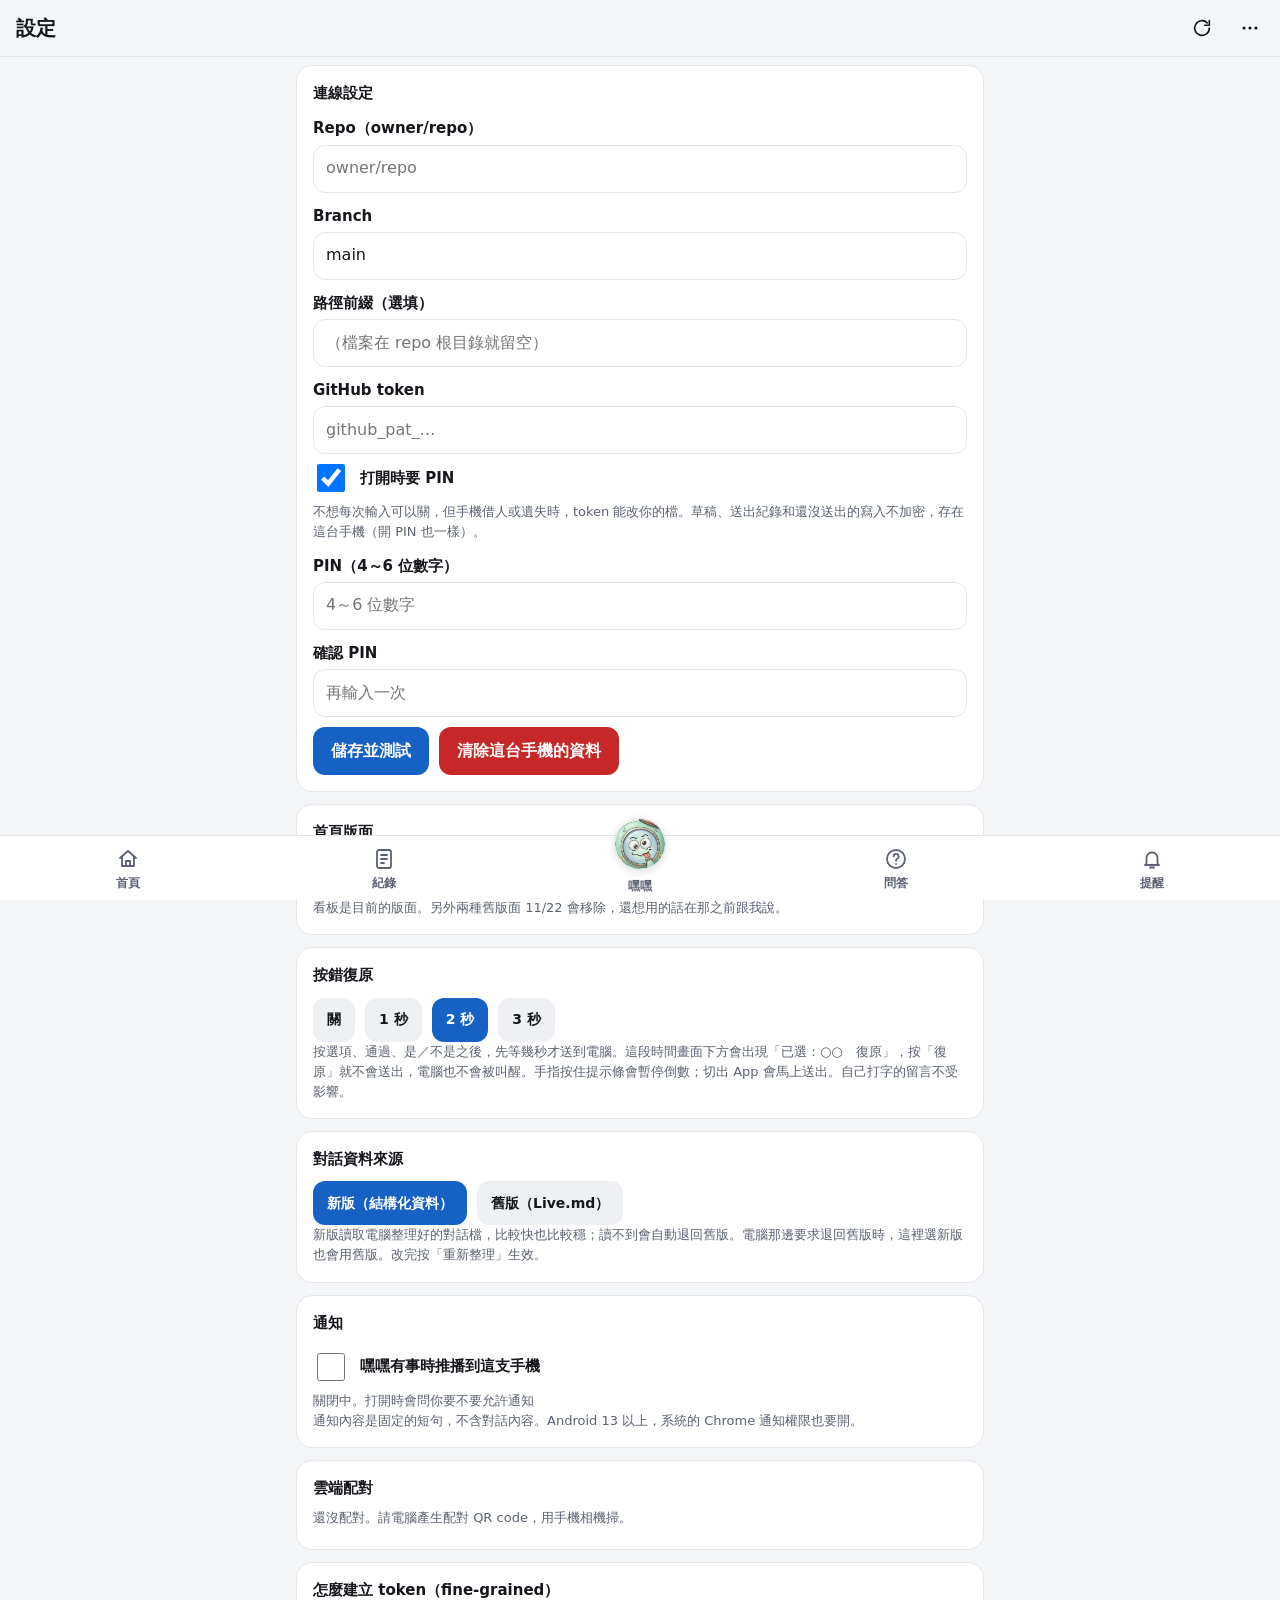
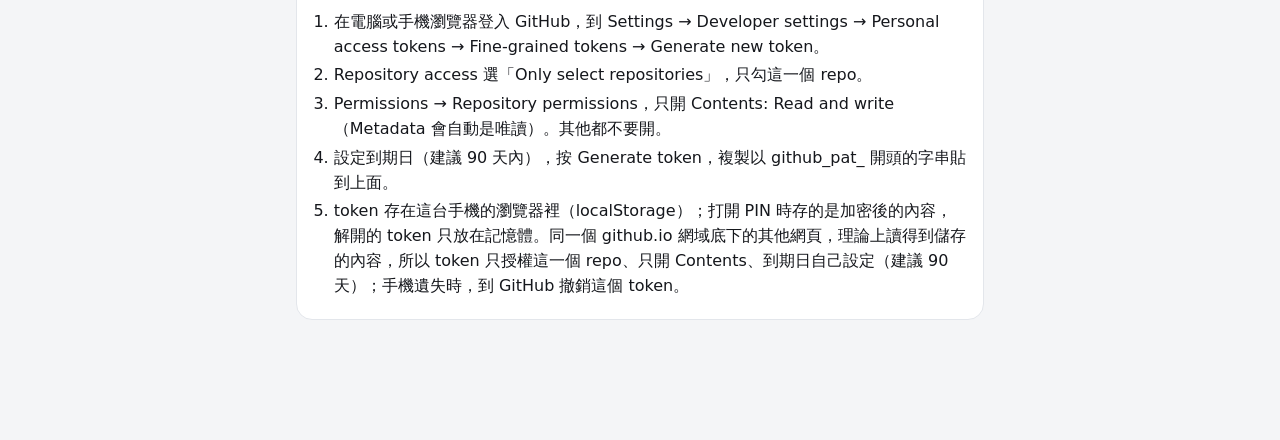
==== commit 71207eb6: "update 2026-11-14T03:34:58Z" ====
--- a/app/index.html
+++ b/app/index.html
@@ -11,7 +11,7 @@
 <title>Agent</title>
 <link rel="manifest" href="manifest.webmanifest">
 <link rel="icon" type="image/png" href="icons/icon-192.png">
-<link rel="apple-touch-icon" href="icons/icon-192.png">
+<link rel="apple-touch-icon" href="icons/apple-touch-icon.png">
 <link rel="stylesheet" href="style.css">
 </head>
 <body>
@@ -30,6 +30,7 @@
 <main id="view"></main>
 <button id="sendpill" class="sendpill" type="button" hidden aria-live="polite"></button>
 <div id="toast" class="toast" role="status" aria-live="polite" hidden></div>
+<div id="undobar" class="undobar" role="status" aria-live="polite" hidden><span class="ub-text"></span><button class="ub-btn" type="button">復原</button><i class="ub-prog" aria-hidden="true"></i></div>
 <nav class="tabs" id="tabs">
   <button type="button" data-tab="home"><span class="ico"><svg class="i" viewBox="0 0 24 24" aria-hidden="true"><path d="M4 11 12 4l8 7"/><path d="M6 9.5V19h12V9.5"/><path d="M10 19v-5h4v5"/></svg></span><span class="lbl">首頁</span></button>
   <button type="button" data-tab="record"><span class="ico"><svg class="i" viewBox="0 0 24 24" aria-hidden="true"><rect x="5" y="3" width="14" height="18" rx="2"/><path d="M9 8h6M9 12h6M9 16h3"/></svg></span><span class="lbl">紀錄</span></button>
--- a/app/style.css
+++ b/app/style.css
@@ -176,6 +176,28 @@
   padding: 12px 14px; border-radius: 12px; background: var(--toast-bg); color: var(--toast-fg); text-align: center;
 }
 .toast.err { background: var(--err-bg); color: var(--err-fg); }
+/* 按錯復原提示條（11-08 a-dh553q）：跟提示同一個位置、底欄上方；像 Gmail「已傳送／復原」，不擋畫面其他按鈕 */
+.undobar {
+  position: fixed; left: 12px; right: 12px; z-index: 21; overflow: hidden;
+  bottom: calc(var(--nav-h) + env(safe-area-inset-bottom) + 36px);
+  display: flex; align-items: center; gap: 12px; min-height: 52px; padding: 4px 4px 4px 16px;
+  border-radius: var(--r-ctl, 12px); background: #2b2f33; color: #fff;
+  box-shadow: 0 4px 16px rgba(0,0,0,.25); touch-action: manipulation; -webkit-user-select: none; user-select: none;
+}
+.undobar[hidden] { display: none; }
+.undobar .ub-text { flex: 1; min-width: 0; font-size: 16px; line-height: 1.4; overflow: hidden; text-overflow: ellipsis; white-space: nowrap; }
+.undobar .ub-btn {
+  flex: none; min-width: 72px; min-height: 44px; padding: 0 14px; border: 0; border-radius: 10px;
+  background: transparent; color: #9fd0ff; font: inherit; font-size: 16px; font-weight: 700;
+}
+.undobar .ub-btn:active { background: rgba(255,255,255,.12); }
+.undobar .ub-btn:focus-visible { outline: 2px solid currentColor; outline-offset: 2px; }
+.undobar .ub-prog { position: absolute; left: 0; bottom: 0; height: 3px; width: 100%; background: currentColor; opacity: .55; transform-origin: left center; }
+.undobar.paused .ub-prog { animation-play-state: paused !important; }
+@keyframes ub-shrink { to { transform: scaleX(0); } }
+@media (prefers-reduced-motion: reduce) { .undobar .ub-prog { animation: none !important; } }
+@media (prefers-color-scheme: dark) { .undobar { background: #3a4046; border: 1px solid #555c63; } }
+body.tab-chat .undobar { bottom: calc(var(--chatbar-h, 84px) + var(--nav-h) + env(safe-area-inset-bottom) + 8px); }
 
 .lock { max-width: 360px; margin: 40px auto 0; text-align: center; }
 .lock input { text-align: center; font-size: 24px; letter-spacing: 8px; }
@@ -286,6 +308,7 @@
   border: 1px solid var(--line); box-shadow: 0 2px 8px rgba(20, 28, 40, .12);
 }
 .tabs button.center.active .cico { box-shadow: 0 0 0 3px var(--accent), 0 3px 12px rgba(0, 0, 0, .35); }
+.tabs button.center .cico .cimg { width: 100%; height: 100%; border-radius: 50%; object-fit: cover; display: block; pointer-events: none; -webkit-user-select: none; user-select: none; } /* 11-09：嘿嘿頭像取代 emoji */
 .tabs button.center.active { border-top-color: transparent; }
 .tabs.inchat button.center .cico { top: 3px; width: 38px; height: 38px; font-size: 20px; border-width: 2px; }
 .tabs.inchat button.center.active .cico { box-shadow: none; }
@@ -951,9 +974,14 @@
 .wc-open .btn { margin-top: 8px; }
 .wc-done .btn { margin-top: 0; margin-left: auto; }
 .runbar { position: sticky; top: calc(56px + env(safe-area-inset-top)); z-index: 4; padding: 4px 0; background: var(--bg); }
-.runlist { margin: 0 0 8px; }
 .runline { display: flex; align-items: center; gap: 10px; width: 100%; min-height: 44px; padding: 4px 10px; border: 1px solid var(--line); border-radius: 12px; background: var(--card); font: inherit; font-size: 14px; color: var(--text); text-align: left; cursor: pointer; touch-action: manipulation; }
 .runline .wi-dot { margin-top: 0; }
+/* o-6dnuav：點開的清單是置頂列正下方的浮層（不推動對話、自己捲動，捲到底不會帶動後面的對話） */
+.runpanel { position: absolute; left: 0; right: 0; top: calc(100% - 2px); max-height: min(62vh, 480px); overflow-y: auto; overscroll-behavior: contain; -webkit-overflow-scrolling: touch; padding: 8px 8px 4px; border: 1px solid var(--line); border-radius: 12px; background: var(--card); box-shadow: 0 10px 24px rgba(0, 0, 0, .45); }
+.runpanel .wc-sec { margin: 0 2px 2px; }
+.runpanel .wc-items { margin-top: 4px; }
+.runpanel .wi, .runclose { touch-action: manipulation; -webkit-tap-highlight-color: transparent; user-select: none; -webkit-user-select: none; }
+.runclose { display: block; width: 100%; min-height: 44px; margin-top: 4px; border: 0; background: transparent; font: inherit; font-size: 14px; color: var(--muted); cursor: pointer; }
 @media (prefers-reduced-motion: reduce) {
   .wc-lamp.pulse::after, .wi-dot.pulse::after { animation: none; opacity: 0; }
 }
@@ -1001,6 +1029,11 @@
 .pcard.tone-warn { border-color: var(--warn); }
 .pc-who { font-size: 13px; color: var(--muted); }
 .pc-q { margin: 4px 0 6px; font-size: 17px; font-weight: 600; line-height: 1.4; word-break: break-word; }
+/* 長問題（11-08 m-3j7eyfwo）：小一號、行距放寬；先收 4 行，「展開全文」看完整 */
+.pc-q.long { font-size: 16px; line-height: 1.5; }
+.pc-q.clamp4 { display: -webkit-box; -webkit-line-clamp: 4; -webkit-box-orient: vertical; overflow: hidden; }
+.pc-more { display: block; min-height: 40px; margin: -4px 0 2px; padding: 0 2px; border: 0; background: transparent; color: var(--accent); font: inherit; font-size: 14px; font-weight: 600; text-align: left; cursor: pointer; touch-action: manipulation; }
+.pc-more[hidden] { display: none; }
 .pc-opts { display: flex; flex-direction: column; gap: 8px; margin: 8px 0 4px; }
 .pc-opt { display: flex; align-items: center; justify-content: space-between; gap: 8px; width: 100%; min-height: 48px; padding: 8px 14px; text-align: left; }
 .pc-tag { flex: 0 0 auto; font-size: 12px; font-weight: 700; padding: 1px 8px; border-radius: 10px; background: var(--on-accent); color: var(--accent); }
@@ -1152,6 +1185,20 @@
 body.kanban.kanban-home-on main { padding: 0; }
 .kanban-home { display: flex; flex-direction: column; height: calc(100dvh - 68px - var(--nav-h) - env(safe-area-inset-top) - env(safe-area-inset-bottom)); min-height: 240px; }
 .kb-status { margin: 4px 12px; }
+/* 11-10 大查核：看板首頁 main 沒有左右留白，「不能忘 N 件」那行原本貼著螢幕左緣，跟下面幾行對不齊 */
+.kanban-home > .mustline { flex: none; width: auto; margin: 2px 12px 0; padding: 0; }
+/* P74 o-7rpss6：我回電腦開關（首頁頂端，一眼看出開或關） */
+.deskrow { flex: none; display: flex; align-items: center; gap: 10px; margin: 4px 12px 6px; padding: 6px 10px; border: 1px solid var(--line); border-radius: 10px; background: var(--card); }
+.deskrow.on { border-color: var(--accent); background: var(--accent-soft); }
+.desk-toggle { display: inline-flex; align-items: center; gap: 8px; flex: none; min-height: 40px; padding: 0 12px 0 6px; border: 1px solid var(--line); border-radius: 20px; background: var(--card2); color: var(--text); font: inherit; font-size: 14px; cursor: pointer; -webkit-tap-highlight-color: transparent; user-select: none; }
+.desk-toggle.on { border-color: var(--accent); background: var(--accent); color: var(--on-accent, #fff); font-weight: 600; }
+.desk-knob { position: relative; width: 34px; height: 20px; border-radius: 10px; background: var(--line); flex: none; }
+.desk-knob::after { content: ''; position: absolute; top: 2px; left: 2px; width: 16px; height: 16px; border-radius: 50%; background: #fff; transition: left .15s; }
+.desk-toggle.on .desk-knob { background: rgba(255, 255, 255, .35); }
+.desk-toggle.on .desk-knob::after { left: 16px; }
+.desk-line { min-width: 0; font-size: 13px; color: var(--muted); overflow-wrap: anywhere; }
+.deskrow.on .desk-line { color: var(--text); font-weight: 600; }
+@media (prefers-reduced-motion: reduce) { .desk-knob::after { transition: none; } }
 .kb-tabs { display: flex; gap: 2px; padding: 0 8px; border-bottom: 1px solid var(--line); flex: none; }
 .kb-tab { flex: 1; min-width: 0; min-height: 58px; padding: 7px 0; border: 0; border-bottom: 3px solid transparent; background: none; color: var(--muted); font: inherit; font-size: 13px; cursor: pointer; }
 .kb-tab b { display: block; font-size: 16px; line-height: 1.2; }
@@ -1163,6 +1210,7 @@
 .kb-card { background: var(--card); border: 1px solid var(--line); border-radius: 14px; padding: 10px 12px; flex: none; overflow-wrap: anywhere; }
 .kb-meta { display: flex; gap: 6px; align-items: center; font-size: 12px; color: var(--muted); margin-bottom: 3px; }
 .kb-kind { font-size: 12px; padding: 1px 6px; border-radius: 5px; background: var(--card2); }
+.work-chip { display: inline-block; margin-left: 6px; font-size: 12px; font-weight: 400; padding: 1px 6px; border-radius: 5px; background: var(--card2); color: var(--muted); vertical-align: middle; }
 .kb-pid { min-height: 40px; min-width: 44px; padding: 2px 8px; border: 0; border-radius: 6px; background: var(--accent-soft); color: var(--accent); font: inherit; font-size: 12px; cursor: pointer; }
 .kb-title { font-weight: 600; }
 .kb-sub { font-size: 13px; color: var(--muted); margin-top: 3px; }
@@ -1186,9 +1234,12 @@
 @keyframes kbglow { 0% { background: color-mix(in srgb, var(--accent) 22%, transparent); } 100% { background: transparent; } }
 .kb-old { margin-top: 8px; }
 .kb-old > summary { color: var(--muted); font-size: 13px; padding: 12px 2px; min-height: 44px; cursor: pointer; }
+.kb-wins-note { font-size: 13px; color: var(--muted); margin: 0 2px 8px; line-height: 1.5; }
 /* 等電腦卡三行（m-wgw1mhv9）：要你做／為什麼要在電腦前／預估 */
 .kb-pcneed { display: grid; grid-template-columns: auto 1fr; gap: 4px 10px; margin: 6px 0 0; font-size: 14px; line-height: 1.45; }
 .kb-pcneed dt { color: var(--muted); white-space: nowrap; }
+/* 11-10 大查核：「為什麼要在電腦前」不換行時左欄佔掉約三分之一寬，右欄被擠成一行四五個字；窄螢幕讓標籤最多兩行 */
+@media (max-width: 420px) { .kb-pcneed dt { white-space: normal; max-width: 4.5em; } }
 .kb-pcneed dd { margin: 0; overflow-wrap: anywhere; }
 .kb-empty { color: var(--muted); text-align: center; padding: 26px 0; font-size: 14px; }
 .kb-order > .pcard.order { margin: 0; padding: 0; border: 0; border-radius: 0; background: none; }
@@ -1215,12 +1266,12 @@
 .retrybox { display: grid; gap: 12px; justify-items: center; }
 .retrybox .btn { max-width: 280px; min-height: 48px; }
 /* P74（11-07 m-yzw2s8kx）：待驗收卡的技術成品收起來 */
-.oc-agent { margin-top: 6px; font-size: 13px; color: var(--muted); }
-.oc-agent > summary { min-height: 40px; display: flex; align-items: center; cursor: pointer; }
-.oc-agent a, .oc-agent .btn { margin-top: 4px; word-break: break-all; }
-.oc-agent > summary::after { content: ' ›'; margin-left: 4px; }
-.oc-agent[open] > summary::after { content: ' ⌄'; }
 .oc-opts { display: grid; gap: 8px; margin-top: 10px; }
+/* 驗收卡上的決定項（11-08 x-wobdz9dn）：跟提問卡同一套樣子，包在一個淡框裡 */
+.oc-decide { margin: 10px 0 4px; padding: 8px 0 0; border-top: 1px solid var(--line); }
+.oc-decide-head { font-size: 13px; font-weight: 700; color: var(--warn-text); margin-bottom: 6px; }
+.oc-decide .pcard.ask { margin: 0 0 8px; padding: 10px 12px; }
+.pc-actions .btn[disabled] { opacity: .55; cursor: not-allowed; }
 .oc-opt { width: 100%; min-height: 48px; text-align: left; justify-content: flex-start; }
 
 /* P74 當前共識（11-07 o-u2kgwy）：頂端最後更新、已定綠邊、待確認橘邊 */
@@ -1243,7 +1294,6 @@
 }
 /* P74 介面第二輪（11-07 o-yqyedx）：遠端標籤外觀不變、可點範圍上下各多 4px（36→44）；細節裡的連結上下撐到 44 */
 .remotechip::after { content: ''; position: absolute; left: 0; right: 0; top: -4px; bottom: -4px; }
-.oc-agent a { display: inline-block; padding: 14px 0; }
 /* o-8lx1rc：電腦離線時首頁狀態行變色 */
 .kb-status.kb-pc.warn { color: #8a4a00; font-weight: 600; }
 @media (prefers-color-scheme: dark) { .kb-status.kb-pc.warn { color: #f3c27f; } }
@@ -1269,4 +1319,6 @@
 .unseenhints { display: flex; flex-direction: column; gap: 6px; margin: 10px 0 4px; }
 .unseenhint { display: flex; align-items: center; justify-content: space-between; gap: 8px; width: 100%; min-height: 44px; padding: 8px 12px; border: 1px solid var(--accent); border-radius: 12px; background: var(--card); color: var(--text); font: inherit; font-size: 15px; text-align: left; cursor: pointer; }
 .unseenhint .chev { color: var(--accent); font-size: 18px; }
+/* 11-10 m-ifpzu9nl：一鍵把沒看過的回覆提示全部收起來 */
+.unseenclear { align-self: flex-end; min-height: 44px; padding: 8px 12px; border: 0; background: none; color: var(--muted, #888); font: inherit; font-size: 14px; text-decoration: underline; cursor: pointer; }
 .tabs .bdg.c { background: var(--bad); left: auto; right: -6px; margin-left: 0; }
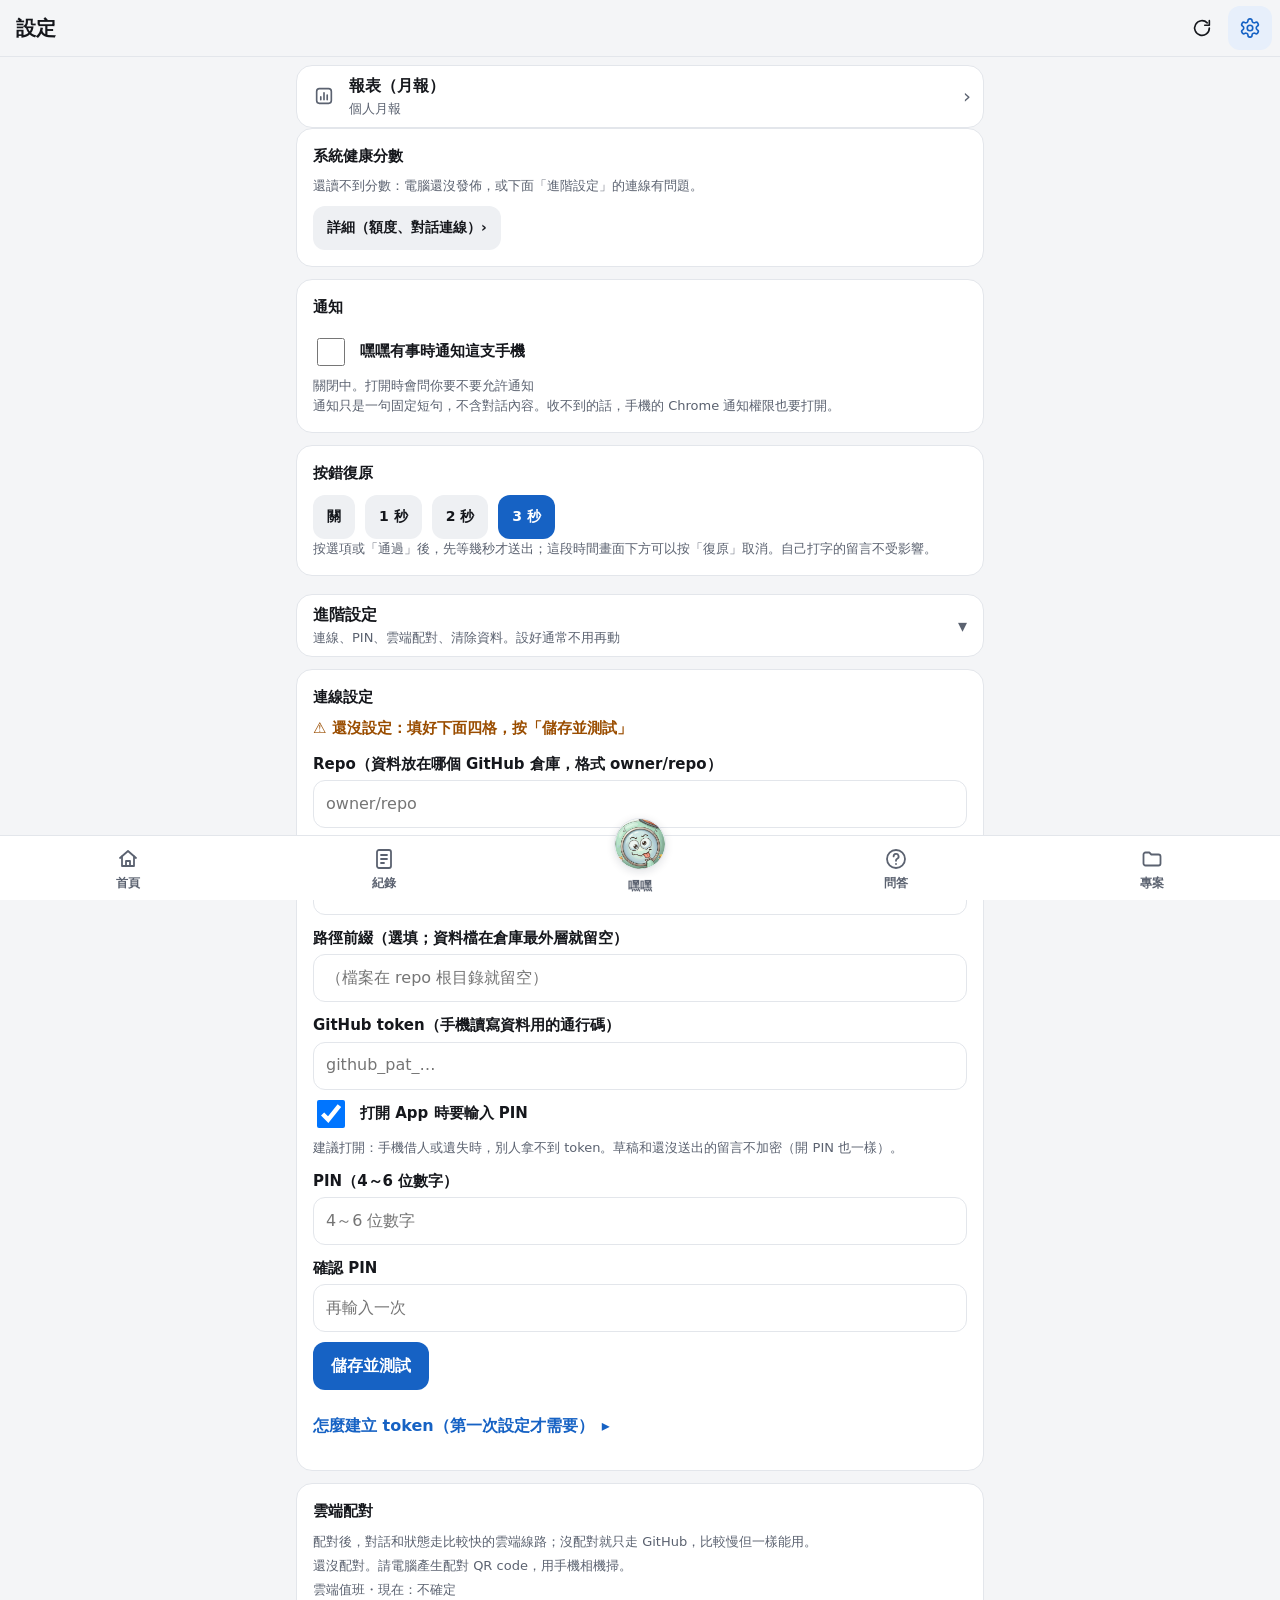
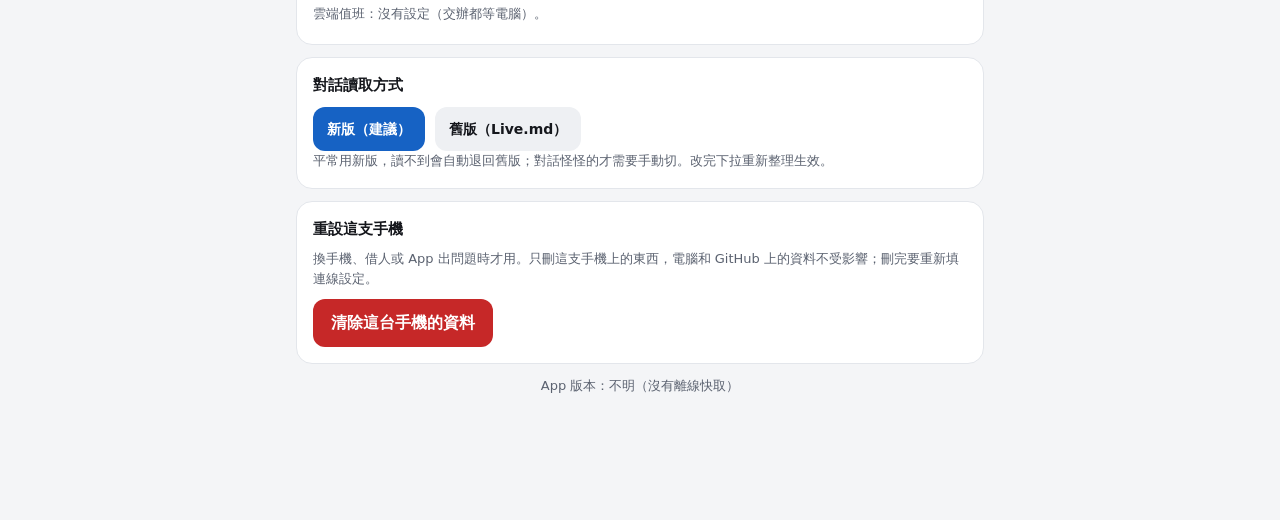
==== commit 4d8aaa13: "update 2026-11-28T14:59:32Z" ====
--- a/app/index.html
+++ b/app/index.html
@@ -21,7 +21,7 @@
   <button id="remote-chip" class="remotechip off" type="button" aria-expanded="false" aria-controls="remote-card" aria-label="遠端狀態" hidden>關</button>
   <span id="updated" class="updated"></span>
   <button id="btn-refresh" class="btn small ghost ibtn" type="button" aria-label="重新整理"><svg class="i" viewBox="0 0 24 24" aria-hidden="true"><path d="M20 12a8 8 0 1 1-2.3-5.6"/><path d="M20 4v5h-5"/></svg></button>
-  <button id="btn-more" class="btn small ghost ibtn" type="button" aria-label="更多"><svg class="i dots" viewBox="0 0 24 24" aria-hidden="true"><circle cx="5.5" cy="12" r="1.7"/><circle cx="12" cy="12" r="1.7"/><circle cx="18.5" cy="12" r="1.7"/></svg></button>
+  <button id="btn-more" class="btn small ghost ibtn" type="button" aria-label="設定"><svg class="i" viewBox="0 0 24 24" aria-hidden="true"><path d="M12.22 2h-.44a2 2 0 0 0-2 2v.18a2 2 0 0 1-1 1.73l-.43.25a2 2 0 0 1-2 0l-.15-.08a2 2 0 0 0-2.73.73l-.22.38a2 2 0 0 0 .73 2.73l.15.1a2 2 0 0 1 1 1.72v.51a2 2 0 0 1-1 1.74l-.15.09a2 2 0 0 0-.73 2.73l.22.38a2 2 0 0 0 2.73.73l.15-.08a2 2 0 0 1 2 0l.43.25a2 2 0 0 1 1 1.73V20a2 2 0 0 0 2 2h.44a2 2 0 0 0 2-2v-.18a2 2 0 0 1 1-1.73l.43-.25a2 2 0 0 1 2 0l.15.08a2 2 0 0 0 2.73-.73l.22-.39a2 2 0 0 0-.73-2.73l-.15-.08a2 2 0 0 1-1-1.74v-.5a2 2 0 0 1 1-1.74l.15-.09a2 2 0 0 0 .73-2.73l-.22-.38a2 2 0 0 0-2.73-.73l-.15.08a2 2 0 0 1-2 0l-.43-.25a2 2 0 0 1-1-1.73V4a2 2 0 0 0-2-2z"/><circle cx="12" cy="12" r="3"/></svg></button>
   <div id="remote-card" class="remotecard" hidden></div>
 </header>
 <div id="ptr" class="ptr" hidden>下拉重新整理</div>
@@ -41,6 +41,7 @@
 <!-- P66：線條圖示（app.js 用 lib/icons.js 的 icon() cloneNode 取用；不用 innerHTML、不連外部） -->
 <template id="icons">
   <svg class="i" data-i="folder" viewBox="0 0 24 24" aria-hidden="true"><path d="M3.5 7.5a2 2 0 0 1 2-2h3.8l2 2h7.2a2 2 0 0 1 2 2v7a2 2 0 0 1-2 2h-13a2 2 0 0 1-2-2z"/></svg>
+  <svg class="i" data-i="dots" viewBox="0 0 24 24" aria-hidden="true"><circle cx="5.5" cy="12" r="1.6"/><circle cx="12" cy="12" r="1.6"/><circle cx="18.5" cy="12" r="1.6"/></svg>
   <svg class="i" data-i="bell" viewBox="0 0 24 24" aria-hidden="true"><path d="M6.5 16.5V11a5.5 5.5 0 0 1 11 0v5.5l1.5 1.5H5z"/><path d="M10 20.5h4"/></svg>
   <svg class="i" data-i="chart" viewBox="0 0 24 24" aria-hidden="true"><rect x="4" y="4" width="16" height="16" rx="3"/><path d="M8.5 16v-3M12 16V8.5M15.5 16v-5"/></svg>
   <svg class="i" data-i="pen" viewBox="0 0 24 24" aria-hidden="true"><path d="M4.5 19.5h4l10-10-4-4-10 10z"/><path d="M13 7l4 4"/></svg>
--- a/app/style.css
+++ b/app/style.css
@@ -370,6 +370,10 @@
 /* 標題列遠端膠囊（只有聊天頁）：綠＝開著、灰＝關著、橘＝監聽停了／沉默、紅＝沒網路 */
 .remotechip { position: relative; flex: 0 0 auto; min-height: 36px; padding: 0 10px; border-radius: 14px; font: inherit; font-size: 12px; font-weight: 600; border: 1px solid transparent; cursor: pointer; white-space: nowrap; }
 .remotechip.on { background: #d8f3e3; color: #14532d; border-color: #2a9d62; }
+.remotechip.cloud { background: var(--card2); color: var(--text); border-color: var(--accent); }
+.bmeta.agent.sourced { align-self: flex-end; text-align: right; }
+.presence-warn { margin-left: 6px; font-size: 11px; }
+.remotecard .rtext, .remotecard .presence-warning { flex-basis: 100%; }
 .remotechip.off { background: var(--card2); color: var(--muted); border-color: var(--line); }
 .remotechip.warn { background: #ffe8c2; color: #7a3b00; border-color: #d97706; }
 .remotechip.offline { background: #fde0e0; color: #8f1d1d; border-color: #d63a3a; }
@@ -641,8 +645,8 @@
 .rflag { min-height: 36px; padding: 0 12px; }
 
 /* ---- P50b：任務頁、紀錄頁頂端分頁（跟問題頁同一種 chip 列；放得下就平分寬度，放不下橫向滑動） ---- */
-.tabbar .chip { flex: 1 0 auto; min-width: 0; padding: 0 12px; white-space: nowrap; }
-.chipwrap.nofade::after { display: none; }
+.tabbar .chip { flex: 1 1 0; min-width: 0; padding: 0 8px; white-space: nowrap; text-align: center; overflow: hidden; text-overflow: ellipsis; } /* 11-28 m-t1uy0aij：所有分頁組（專案、紀錄日期、問答、篩選、提醒分類）一律等寬平分、同高同圓角 */
+.chipwrap.nofade::after, .chipwrap:has(> .tabbar)::after { display: none; } /* 等寬平分的分頁列不需要「還能滑」漸層 */
 
 /* ---- P50c：電影／動漫／健身清單密度 ----
    一屏要看到 8 筆以上：搜尋、篩選、＋放同一行；統計一行小字；篩選與排序收進底部面板；每筆一列約 54px */
@@ -752,6 +756,7 @@
 .tag.today { color: var(--accent, var(--fg)); font-weight: 600; }
 .tag.bad { background: transparent; color: var(--bad-text); font-weight: 600; }
 .tag.review { background: transparent; color: var(--ok-text); font-weight: 600; }
+.tag.kindtag { color: var(--text); border: 1px solid var(--line); border-radius: 8px; padding: 0 6px; } /* 11-21 提醒：看「全部」時工作提醒的小框 */
 .tag.tstate { padding: 0; font-size: 13px; }
 .qmeta, .tstatebox { display: flex; flex-wrap: wrap; gap: 4px 12px; align-items: baseline; }
 .qmeta .qid, .ttitle .qid { font-weight: 700; color: var(--text); }
@@ -1253,7 +1258,7 @@
 .kb-quota .warn { color: var(--warn-text); font-weight: 700; }
 .kb-quota .bad { color: var(--bad-text); font-weight: 700; }
 .kb-chat-asks { margin: 8px 0; max-width: 95%; }
-.work-toggle { width: 44px; min-height: 44px; flex: none; padding: 0; border: 1px solid var(--line); border-radius: 10px; background: var(--card); color: var(--muted); font: inherit; font-size: 13px; cursor: pointer; }
+.work-toggle { width: 44px; min-height: 44px; flex: none; padding: 0; border: 1px solid var(--line); border-radius: 10px; background: var(--card); color: var(--muted); font: inherit; font-size: 20px; line-height: 1; cursor: pointer; }
 .work-toggle.on { background: var(--banner-bg); border-color: var(--warn-text); color: var(--warn-text); font-weight: 700; }
 .work-toggle:disabled { opacity: 1; cursor: default; }
 .work-toggle:active, .kb-tab:active, .kb-pid:active { opacity: .7; }
@@ -1322,3 +1327,201 @@
 /* 11-10 m-ifpzu9nl：一鍵把沒看過的回覆提示全部收起來 */
 .unseenclear { align-self: flex-end; min-height: 44px; padding: 8px 12px; border: 0; background: none; color: var(--muted, #888); font: inherit; font-size: 14px; text-decoration: underline; cursor: pointer; }
 .tabs .bdg.c { background: var(--bad); left: auto; right: -6px; margin-left: 0; }
+/* P74 M5：膠囊展開卡「看全部」電腦／雲端能力對照 */
+.remotecard .capmore { flex-basis: 100%; text-align: left; background: none; border: 0; padding: 4px 0; color: var(--accent); font: inherit; font-size: 13px; cursor: pointer; }
+.remotecard .capall { flex-basis: 100%; display: grid; gap: 8px; margin: 2px 0 6px; }
+.remotecard .capall[hidden] { display: none; }
+.remotecard .captitle { font-size: 13px; font-weight: 600; }
+.remotecard .caprow ul { margin: 2px 0 0; padding-left: 18px; font-size: 13px; color: var(--text); }
+.remotecard .cap-soon ul { color: var(--muted); }
+.bubble.kb-flash { outline: 2px solid var(--accent); outline-offset: 2px; }
+
+/* 11-20 手機問答區優化（o-uyp63m）：選項直接帶說明、建議與不回的話直接顯示，作答不用打開背景 */
+.opt .olabel { display: flex; flex-wrap: wrap; align-items: baseline; gap: 4px 8px; }
+.opt .otext { font-weight: 600; }
+.opt .orec { font-size: 12px; line-height: 1.6; padding: 0 8px; color: var(--accent); background: var(--accent-soft); border-radius: 999px; }
+.opt .odesc { flex: 0 0 100%; font-size: 14px; line-height: 1.5; color: var(--muted); font-weight: 400; }
+.qfacts { margin: 2px 0 10px; display: flex; flex-direction: column; gap: 4px; font-size: 14px; line-height: 1.5; word-break: break-word; }
+.qfact b { font-weight: 700; }
+.qaddnote { min-height: 44px; margin-bottom: 8px; }
+
+/* ---- 2026-11-20 問答一次到位 ---- */
+/* 前情、逐項：顯示在題目下面，14px、不灰、不收 */
+.qctx, .pc-bg { font-size: 14px; line-height: 1.5; margin: 2px 0 8px; color: var(--text); word-break: break-word; }
+.qitems { margin: 0 0 10px; padding-left: 1.5em; font-size: 14px; line-height: 1.5; }
+.qitems li { margin: 4px 0; word-break: break-word; }
+.qitems li b { font-weight: 700; }
+.qitems .qside { display: block; font-size: 13px; color: var(--muted); font-weight: 400; }
+/* 建議的選項：排第一顆、藍框淡底＋建議標籤；選了（.on）才是實心藍＋✓，多小題時「建議」和「已選」才分得開（11-20 改版後截圖：沒選的 B1 看起來像選了） */
+.opt.rec { border: 2px solid var(--accent); } /* 複驗 S5：只留藍框＋建議標籤，不加底色，跟「已選」的實心藍分得開 */
+.opt.on, .opt.rec.on { background: var(--accent); border-color: var(--accent); color: var(--on-accent); }
+.opt.on .okey, .opt.on .odesc { color: inherit; }
+.opt.on .odesc { opacity: .92; }
+.opt.on .orec { background: var(--on-accent); color: var(--accent); }
+.opts.askopts { margin: 8px 0 6px; }
+.opts.missing { outline: 2px solid var(--err-fg); outline-offset: 3px; border-radius: 12px; }
+.btn.is-off, .btn.is-off:hover { background: var(--card2); color: var(--muted); box-shadow: none; }
+.qrecall { margin: 2px 0 8px; }
+.actions.doing2 { display: flex; gap: 8px; }
+.actions.doing2 .btn { flex: 1 1 0; }
+.tag.due-soon { background: var(--warn); color: #111; font-weight: 700; }
+.qcollapse { margin-left: auto; min-height: 36px; padding: 0 6px; border: 0; background: transparent; color: var(--accent); font: inherit; font-size: 14px; font-weight: 600; cursor: pointer; }
+/* 頁首進度 */
+.qhead-prog { margin: 6px 2px 4px; font-size: 15px; }
+.qprog { height: 6px; margin-top: 6px; border-radius: 3px; background: var(--card2); overflow: hidden; }
+.qprog i { display: block; height: 100%; background: var(--accent); }
+.group-title.sub { margin-top: 12px; font-size: 14px; }
+/* 其他（有空再答）：兩行一列 */
+.qrow { display: flex; align-items: stretch; gap: 8px; margin: 6px 0; padding: 8px 10px; border: 1px solid var(--line); border-radius: 12px; background: var(--card); scroll-margin-top: 64px; }
+.qrow-main { flex: 1 1 auto; min-width: 0; padding: 0; border: 0; background: transparent; color: var(--text); font: inherit; text-align: left; display: flex; flex-direction: column; gap: 4px; min-height: 44px; }
+.qrow-t { display: -webkit-box; -webkit-line-clamp: 2; -webkit-box-orient: vertical; overflow: hidden; } /* 題號＋題目合計最多 2 行（內層 .qrow-title 是 inline，自己的 clamp 不生效） */
+.qrow-t .qid { margin-right: 6px; }
+.qrow-title { display: -webkit-box; -webkit-line-clamp: 2; -webkit-box-orient: vertical; overflow: hidden; }
+.qrow-t .qrow-title { display: inline; }
+.qrow-sug { font-size: 14px; color: var(--muted); }
+.qrow-rec { flex: 0 0 auto; align-self: center; min-height: 44px; white-space: nowrap; }
+/* 答完的卡：三行 */
+.qans { padding-bottom: 10px; }
+.qa-title { font-size: 16px; line-height: 1.4; display: -webkit-box; -webkit-line-clamp: 2; -webkit-box-orient: vertical; overflow: hidden; word-break: break-word; }
+.qa-ans, .pc-answer { margin-top: 6px; font-size: 15px; font-weight: 600; word-break: break-word; }
+.qa-foot { margin-top: 6px; display: flex; align-items: center; justify-content: space-between; gap: 8px; }
+.qa-foot .pc-phase, .qstate-text { margin: 0; font-size: 14px; color: var(--accent); font-weight: 600; }
+.qstate-text.did { color: var(--ok-text); }
+.qa-result { margin-top: 4px; font-size: 14px; color: var(--ok-text); word-break: break-word; }
+.qedit { margin-top: 10px; padding-top: 8px; border-top: 1px dashed var(--line); }
+/* 首頁「要你處理」摘要列 */
+.attn { margin: 6px 0 8px; padding: 8px 12px; border: 1px solid var(--line); border-radius: 12px; background: var(--card); }
+.attn-row { display: flex; flex-wrap: wrap; align-items: center; gap: 2px 4px; font-size: 15px; }
+.attn-total { font-weight: 700; margin-right: 2px; }
+.attn-sep { color: var(--muted); }
+.attn-seg, .attn-urgent { min-height: 36px; padding: 0 4px; border: 0; background: transparent; color: var(--accent); font: inherit; font-weight: 600; cursor: pointer; text-align: left; }
+.attn-urgent { display: block; width: 100%; min-height: 40px; padding: 0; font-weight: 500; font-size: 14px; }
+.undobar .ub-text { white-space: normal; display: -webkit-box; -webkit-line-clamp: 2; -webkit-box-orient: vertical; }
+.attn-item { display: inline-flex; align-items: center; white-space: nowrap; }
+.attn-item .attn-sep { margin: 0 2px; }
+
+/* 11-26 提醒卡瘦身（規格 6-2）：左邊圓圈一下完成（5 秒可復原）、標題兩行、日期靠右、其他操作收進「⋯」 */
+.q.remcard { padding: 2px 4px 4px 0; margin-bottom: 6px; }
+.remcard .remrow { display: flex; align-items: flex-start; gap: 2px; }
+.remcheck { flex: 0 0 auto; width: 44px; height: 44px; padding: 0; border: 0; background: none; position: relative; isolation: isolate; display: flex; align-items: center; justify-content: center; color: var(--on-accent); font: inherit; font-weight: 700; font-size: 14px; cursor: pointer; }
+.remcheck::before { content: ''; position: absolute; left: 11px; top: 11px; width: 22px; height: 22px; box-sizing: border-box; border: 2px solid var(--muted); border-radius: 50%; z-index: -1; }
+.remcheck.on::before { background: var(--accent); border-color: var(--accent); }
+.remcheck.off::before { border-style: dashed; opacity: .4; }
+.remcard .thead.remmain { flex: 1 1 auto; min-width: 0; min-height: 44px; padding-top: 9px; }
+.remcard .tname { font-weight: 600; font-size: 15px; line-height: 1.3; }
+.remcard .tstatebox.remsub { margin-top: 1px; gap: 2px 8px; }
+.remcard .remsub .tag { font-size: 12px; line-height: 1.35; }
+.remside { flex: 0 0 auto; display: flex; align-items: flex-start; }
+.tag.remdate { display: flex; flex-direction: column; align-items: flex-end; text-align: right; line-height: 1.3; padding-top: 9px; white-space: nowrap; font-size: 13px; }
+.tag.remdate .rd-word { font-size: 12px; }
+.remmore { flex: 0 0 auto; width: 36px; height: 44px; margin-top: 2px; padding: 0; border: 0; background: none; color: var(--muted); font-size: 20px; line-height: 1; cursor: pointer; }
+.remmore[aria-expanded="true"] { color: var(--accent); }
+.remcard.held .tname { text-decoration: line-through; color: var(--muted); }
+.tag.imp { color: var(--warn-text); font-weight: 600; }
+.remcard .remacts { padding: 4px 6px 4px 46px; }
+.remmenu .quick { display: flex; flex-wrap: wrap; gap: 6px; margin: 4px 0 6px; }
+.remmenu .quick .btn { min-height: 40px; }
+.remdate-pick input[type="date"] { min-height: 44px; padding: 0 10px; border: 1px solid var(--line); border-radius: 10px; background: var(--card); color: var(--text); font: inherit; }
+.remcard .tproj { padding: 0 6px 0 46px; font-size: 13px; color: var(--muted); }
+.remcard .tdetail { padding: 0 6px 0 46px; }
+.remempty { margin: 0 0 8px; }
+/* 11-28 設定頁整理：健康分數一列四格、進階設定折疊列、連線狀態一行、版本 */
+.hgrid { display: grid; grid-template-columns: repeat(4, 1fr); gap: 8px; margin: 4px 0 10px; }
+.hcell { background: var(--card2); border-radius: var(--r-ctl); padding: 8px 4px; text-align: center; }
+.hcell .hnum { font-size: 22px; font-weight: 700; line-height: 1.2; }
+.hcard .jstatus { font-size: 15px; font-weight: 600; margin: 2px 0 4px; }
+.setadv { margin: 18px 0 14px; }
+.setadv > summary { list-style: none; display: flex; align-items: center; gap: 12px; min-height: 60px; padding: 8px 16px; background: var(--card); border: 1px solid var(--line); border-radius: var(--r-card); cursor: pointer; }
+.setadv > summary::-webkit-details-marker { display: none; }
+.setadv > summary::after { content: '▸'; margin-left: auto; color: var(--muted); font-size: 18px; }
+.setadv[open] > summary { margin-bottom: 12px; }
+.setadv[open] > summary::after { content: '▾'; }
+.setadv .moretitle { font-size: 16px; font-weight: 600; }
+.setstate { font-size: 15px; font-weight: 600; margin: 0 0 6px; color: var(--ok-text); }
+.setstate.warn { color: var(--warn-text); }
+.setadv .appver { text-align: center; margin: 8px 0 16px; }
+.setadv .guide > summary { list-style: none; color: var(--accent); }
+.setadv .guide > summary::-webkit-details-marker { display: none; }
+.setadv .guide > summary::after { content: '▸'; margin-left: 8px; }
+.setadv .guide[open] > summary::after { content: '▾'; }
+
+/* 11-28 首頁減雜訊：上方說明字變小、要你處理卡縮緊、交給電腦列併電腦狀態、額度一行 */
+.kanban-home .kb-status { margin: 2px 12px; font-size: 12px; }
+.deskrow { margin: 2px 12px 4px; padding: 4px 8px; }
+.deskrow .desk-toggle { min-height: 36px; }
+.deskrow .kb-pc { min-width: 0; font-size: 12px; color: var(--muted); overflow-wrap: anywhere; }
+.deskrow .kb-pc.warn { color: #8a4a00; font-weight: 600; }
+@media (prefers-color-scheme: dark) { .deskrow .kb-pc.warn { color: #f3c27f; } }
+.kanban-home .attn { margin: 2px 0 4px; padding: 4px 12px; }
+.kanban-home .attn-row { font-size: 14px; }
+.kanban-home .attn-seg { min-height: 32px; }
+.kanban-home .attn-urgent { min-height: 30px; font-size: 13px; }
+.kb-quota.kb-qone { display: flex; flex-wrap: wrap; align-items: baseline; gap: 2px 10px; padding: 5px 12px; font-size: 12px; font-variant-numeric: tabular-nums; }
+.kb-qone .kb-qk { color: var(--muted); }
+.kb-qone .kb-qa.stale { opacity: .65; }
+.kb-qone .kb-qdot { color: var(--muted); }
+.kb-qone .kb-qat { margin-left: 4px; color: var(--muted); font-size: 11px; }
+.kb-qone .qlrow { display: inline-flex; align-items: baseline; gap: 4px; padding: 0; }
+.kb-qone .qlrow .qlwho { color: var(--muted); }
+.kb-qone .qlv > span:not(.qlsev) { display: none; } /* 一行版不放重置日期（健康頁看得到） */
+.kb-qone .qlv b { font-size: 12px; font-weight: 600; }
+/* 11-28 紀錄頁壓緊（使用者「總覽拿掉…原本的頁面的排版問題，不要可以往下太多，盡量一個頁面可以顯示所有訊息」）：只作用在紀錄頁（.recpage） */
+.recpage .chips { padding-bottom: 0; margin-bottom: 6px; }
+.recpage .tabbar .chip { min-height: 38px; font-size: 14px; }
+.recpage .card { padding: 10px 12px; margin-bottom: 8px; }
+.recpage .card h2 { margin-bottom: 4px; }
+.recpage label { margin: 8px 0 3px; font-size: 14px; }
+.recpage .card > label:first-child, .recpage .nformhead + label { margin-top: 0; }
+.recpage textarea { min-height: 0; padding: 8px 10px; line-height: 1.4; }
+.recpage .draftbox { margin-bottom: 0; }
+.recpage .draftbox .hint, .recpage .draft-hint { font-size: 11px; margin-top: 2px; }
+.recpage .pstat { margin: 2px 0 0; font-size: 12px; }
+.recpage .pstat:empty { display: none; }
+/* 日記標題卡：日期＋「現在：…」同一行，四步驟壓成一行小字 */
+.recpage .jhead { display: grid; grid-template-columns: auto 1fr; align-items: baseline; column-gap: 10px; row-gap: 6px; }
+.recpage .jhead h2 { grid-column: 1; grid-row: 1; margin: 0; font-size: 15px; color: var(--text); white-space: nowrap; }
+.recpage .jhead .jstatus { display: none; } /* 跟「現在：…」講同一件事，壓緊時只留一句 */
+.recpage .jhead .jstepwrap { display: contents; }
+.recpage .jhead .jnow { grid-column: 2; grid-row: 1; margin: 0; font-size: 13px; color: var(--muted); text-align: right; min-width: 0; }
+.recpage .jhead .jsteps { grid-column: 1 / -1; grid-row: 2; }
+.recpage .jhead > .hint { grid-column: 1 / -1; }
+.recpage .jstep { flex-direction: row; justify-content: center; gap: 4px; font-size: 12px; }
+.recpage .jstep::before { display: none; }
+.recpage .jdot { width: 18px; height: 18px; border-width: 1.5px; font-size: 10px; }
+.recpage .jsave { margin-top: 10px; gap: 8px; }
+.recpage .jsave .btn.wide { flex: 1 1 auto; min-height: 44px; }
+.recpage .jinfobtn { flex: 0 0 44px; min-width: 44px; min-height: 44px; padding: 0; font-size: 18px; }
+.recpage .jinfo { margin-top: 6px; }
+/* 筆記：表單平常收成一顆鍵；清單一列一筆，點開看全文 */
+.recpage .nnew { min-height: 44px; margin-bottom: 2px; }
+.nformhead { display: flex; align-items: center; justify-content: space-between; gap: 8px; margin-bottom: 4px; }
+.nformhead h2 { margin: 0; }
+.nformhead .btn.small { min-height: 36px; }
+.nmetaf { display: grid; grid-template-columns: 1fr 1fr; gap: 8px; }
+.nmetaf input { width: 100%; min-width: 0; }
+.recpage .group-title { margin: 10px 4px 6px; }
+.ntrow { margin-bottom: 4px; border: 1px solid var(--line); border-radius: 12px; background: var(--card); overflow: hidden; }
+.ntrow.st-note-confirm { border-color: var(--warn-text); }
+.ntmain { display: flex; align-items: center; gap: 8px; width: 100%; min-height: 40px; padding: 6px 12px; border: 0; background: transparent; color: inherit; font: inherit; text-align: left; cursor: pointer; }
+.ntmain:active { background: var(--card2); }
+.nticon { flex: none; font-size: 14px; }
+.nttext { flex: 1 1 auto; min-width: 0; white-space: nowrap; overflow: hidden; text-overflow: ellipsis; font-size: 15px; }
+.ntmeta { flex: 0 1 auto; max-width: 42%; white-space: nowrap; overflow: hidden; text-overflow: ellipsis; font-size: 12px; color: var(--muted); }
+.ntmeta.warn { color: var(--warn-text); font-weight: 600; }
+.ntmore { display: flex; flex-direction: column; gap: 4px; padding: 0 12px 10px; }
+.ntmore[hidden] { display: none; }
+/* 健身、電影、動漫：清單一列一筆（標題＋小字同一行），工具列壓矮 */
+.recpage .rtool { margin-bottom: 4px; }
+.recpage .rtool .rsearch, .recpage .rfiltbtn { min-height: 38px; }
+.recpage .rnewbtn { min-width: 38px; min-height: 38px; font-size: 20px; }
+.recpage .rsumline { margin-bottom: 4px; }
+.recpage .rrow { min-height: 40px; margin-bottom: 3px; border-radius: 10px; }
+.recpage .rrow .rmain { min-height: 38px; padding: 4px 4px 4px 12px; flex-direction: row; align-items: center; justify-content: flex-start; gap: 8px; }
+.recpage .rrow .rname { flex: 0 1 auto; max-width: 58%; font-size: 15px; }
+.recpage .rrow .rmeta { flex: 1 1 0; }
+.recpage .rmetatext { font-size: 12px; }
+.recpage .rrow .rquick { padding-right: 4px; }
+.recpage .rquickbtn { min-height: 32px; padding: 0 8px; font-size: 13px; }
+.recpage .rmod .chips:not(.wrap) .chip { min-height: 34px; padding: 0 12px; font-size: 14px; }
+.recpage .rstart { padding: 6px 8px; }
+.recpage .rstartrow .btn { min-height: 40px; }
